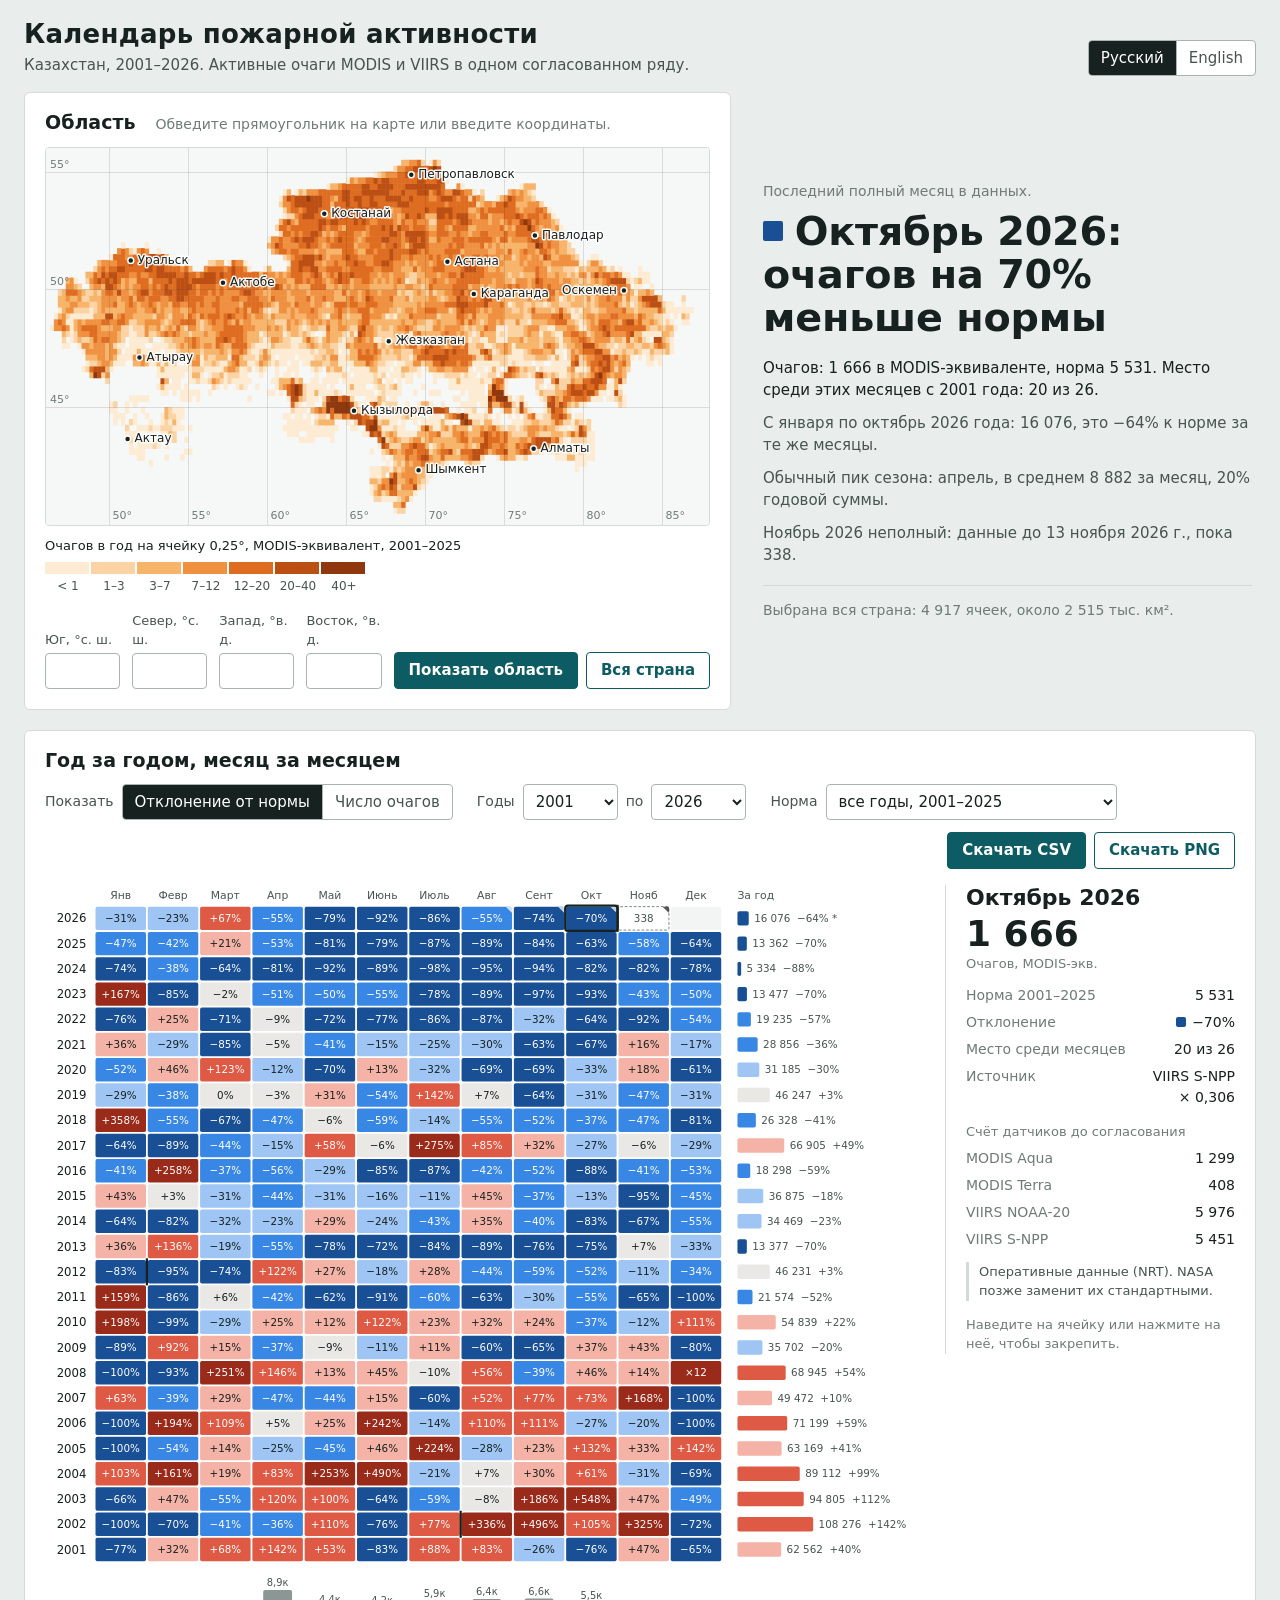
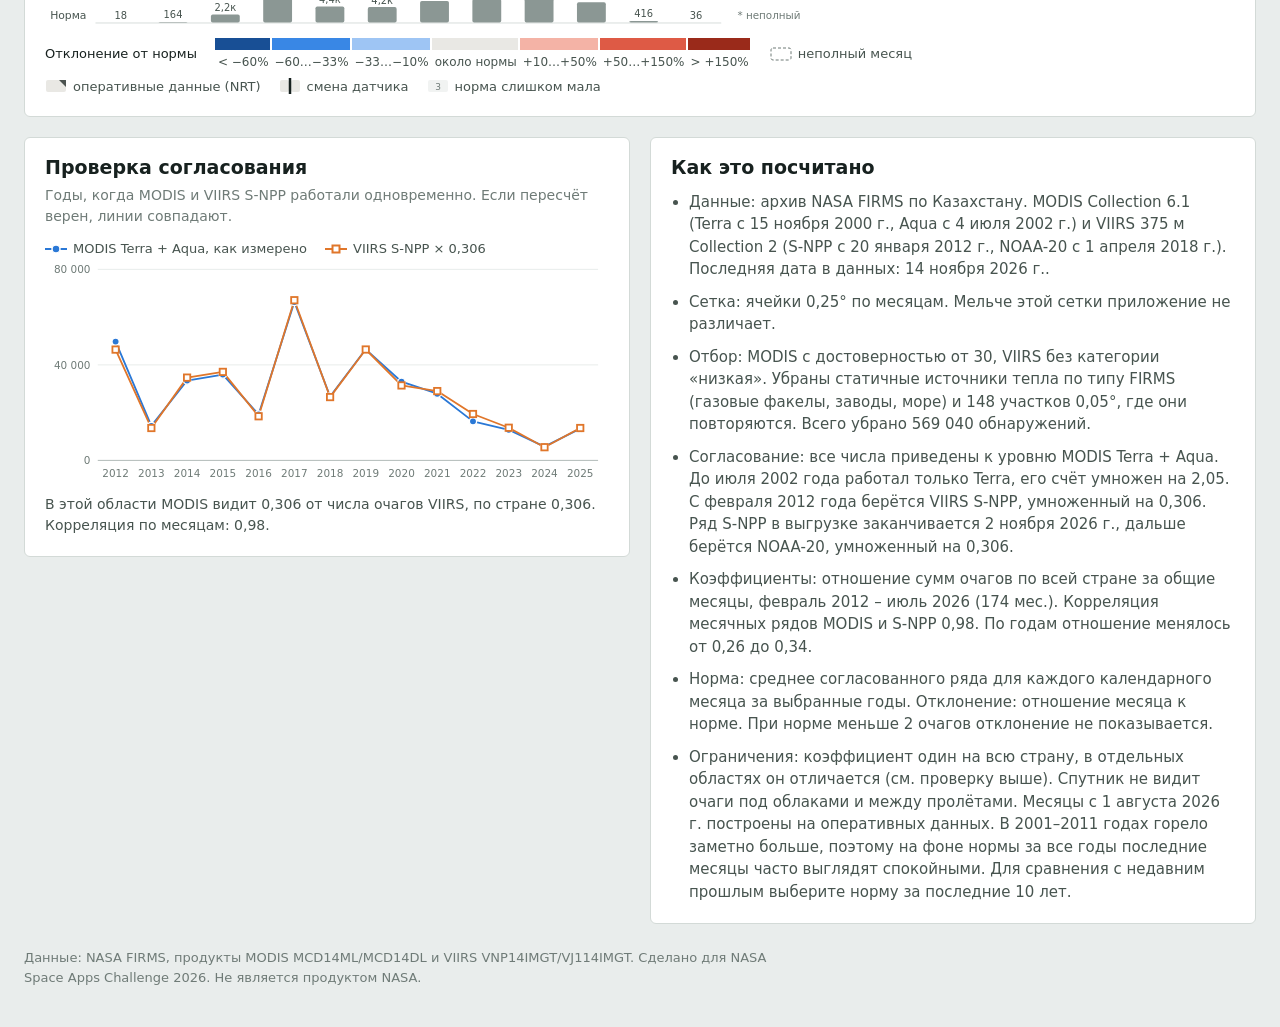
==== index.html @ 37cd3fda "Приложение: календарь пожарной активности Co-Authored-By: Claude Opus 5.5 <noreply@anthropic.com>" ====
<!doctype html>
<html lang="ru">
<head>
  <meta charset="utf-8">
  <meta name="viewport" content="width=device-width, initial-scale=1">
  <title>Календарь пожарной активности: Казахстан</title>
  <link rel="stylesheet" href="css/style.css">
</head>
<body>
  <div class="wrap">
    <header class="top">
      <div>
        <h1 data-i18n="title"></h1>
        <p class="sub" id="subtitle"></p>
      </div>
      <div class="seg" role="group" aria-label="Язык / Language">
        <button type="button" data-lang="ru" aria-pressed="true">Русский</button>
        <button type="button" data-lang="en" aria-pressed="false">English</button>
      </div>
    </header>

    <p class="fatal" id="fatal" hidden></p>

    <main id="app">
      <div class="row row-top">
        <section class="panel" aria-labelledby="regionTitle">
          <div class="panel-head">
            <h2 id="regionTitle" data-i18n="regionTitle"></h2>
            <p class="hint" data-i18n="regionHint"></p>
          </div>
          <div class="map-wrap">
            <canvas id="map" role="img"></canvas>
          </div>
          <div class="legend" id="mapLegend"></div>
          <form class="bbox" id="bboxForm" novalidate>
            <label><span data-i18n="south"></span><input id="bS" type="number" step="0.25" min="40" max="56" inputmode="decimal"></label>
            <label><span data-i18n="north"></span><input id="bN" type="number" step="0.25" min="40" max="56" inputmode="decimal"></label>
            <label><span data-i18n="west"></span><input id="bW" type="number" step="0.25" min="46" max="88" inputmode="decimal"></label>
            <label><span data-i18n="east"></span><input id="bE" type="number" step="0.25" min="46" max="88" inputmode="decimal"></label>
            <div class="bbox-actions">
              <button type="submit" class="btn" data-i18n="apply"></button>
              <button type="button" class="btn btn-quiet" id="resetBtn" data-i18n="reset"></button>
            </div>
          </form>
          <p class="error" id="bboxError" role="alert" hidden></p>
        </section>

        <section class="verdict" aria-live="polite">
          <p class="where" id="vWhere"></p>
          <p class="headline" id="vHead"></p>
          <div class="facts" id="vFacts"></div>
          <p class="region-info" id="regionInfo"></p>
        </section>
      </div>

      <section class="panel" aria-labelledby="calTitle">
        <div class="panel-head">
          <h2 id="calTitle" data-i18n="calTitle"></h2>
        </div>
        <div class="toolbar">
          <div class="field">
            <span class="field-label" data-i18n="viewLabel"></span>
            <div class="seg" role="group" id="viewSeg">
              <button type="button" data-view="anomaly" aria-pressed="true" data-i18n="viewAnomaly"></button>
              <button type="button" data-view="count" aria-pressed="false" data-i18n="viewCount"></button>
            </div>
          </div>
          <div class="field">
            <label class="field-label" for="yFrom" data-i18n="yearsLabel"></label>
            <select id="yFrom"></select>
            <label class="field-label" for="yTo" data-i18n="yearsTo"></label>
            <select id="yTo"></select>
          </div>
          <div class="field">
            <label class="field-label" for="base" data-i18n="baseLabel"></label>
            <select id="base"></select>
          </div>
          <div class="field field-end">
            <button type="button" class="btn" id="csvBtn" data-i18n="csv"></button>
            <button type="button" class="btn btn-quiet" id="pngBtn" data-i18n="png"></button>
          </div>
        </div>
        <div class="row row-cal">
          <div>
            <div class="cal-scroll">
              <div id="calendar" tabindex="0"></div>
            </div>
            <div class="legend" id="calLegend"></div>
          </div>
          <aside class="detail" id="detail" aria-live="polite"></aside>
        </div>
      </section>

      <div class="row row-bottom">
        <section class="panel" aria-labelledby="valTitle">
          <div class="panel-head">
            <h2 id="valTitle" data-i18n="valTitle"></h2>
            <p class="hint" data-i18n="valLead"></p>
          </div>
          <div class="legend" id="valLegend"></div>
          <div id="valChart"></div>
          <p class="readout" id="valRead"></p>
        </section>
        <section class="panel" aria-labelledby="methodTitle">
          <div class="panel-head">
            <h2 id="methodTitle" data-i18n="methodTitle"></h2>
          </div>
          <ul class="method" id="method"></ul>
        </section>
      </div>
    </main>

    <footer class="credit" data-i18n="credit"></footer>
  </div>

  <script src="data/processed/grid.js"></script>
  <script src="js/core.js"></script>
  <script src="js/i18n.js"></script>
  <script src="js/app.js"></script>
</body>
</html>
---- css/style.css ----
/* Календарь пожарной активности. Только системные шрифты: страница работает без сети. */
:root {
  --page: #e9edec;
  --surface: #ffffff;
  --ink: #17211f;
  --ink-2: #47544f;
  --ink-3: #6f7b77;
  --line: #d3dad7;
  --accent: #0d5c63;
  --danger: #a32a1c;
  --display: Bahnschrift, "DIN Alternate", "Roboto Condensed", "Arial Narrow", "Segoe UI", system-ui, sans-serif;
  --body: "Segoe UI", system-ui, -apple-system, Roboto, "Helvetica Neue", Arial, sans-serif;
}

* { box-sizing: border-box; }
html { -webkit-text-size-adjust: 100%; }
body {
  margin: 0;
  background: var(--page);
  color: var(--ink);
  font: 15px/1.5 var(--body);
}
.wrap { max-width: 1360px; margin: 0 auto; padding: 20px 24px 40px; }

h1, h2, .headline { font-family: var(--display); font-weight: 600; margin: 0; }
h1 { font-size: 26px; line-height: 1.15; letter-spacing: 0.01em; }
h2 { font-size: 19px; line-height: 1.2; }
p { margin: 0; }

.top { display: flex; justify-content: space-between; align-items: flex-end; gap: 16px 32px; flex-wrap: wrap; padding-bottom: 16px; }
.sub { color: var(--ink-2); margin-top: 4px; max-width: 70ch; }

.fatal { background: var(--surface); border-left: 4px solid var(--danger); padding: 16px 20px; margin-bottom: 16px; }

.row { display: grid; gap: 20px; }
.row-top { grid-template-columns: minmax(0, 7fr) minmax(0, 5fr); margin-bottom: 20px; align-items: stretch; }
.row-cal { grid-template-columns: minmax(0, 1fr) 290px; align-items: start; }
.row-bottom { grid-template-columns: minmax(0, 1fr) minmax(0, 1fr); margin-top: 20px; align-items: start; }

.panel { background: var(--surface); border: 1px solid var(--line); border-radius: 6px; padding: 18px 20px 20px; min-width: 0; }
.panel-head { display: flex; align-items: baseline; gap: 6px 20px; flex-wrap: wrap; margin-bottom: 12px; }
.hint { color: var(--ink-3); font-size: 14px; }

/* Карта */
.map-wrap { border: 1px solid var(--line); border-radius: 4px; overflow: hidden; line-height: 0; background: #f6f8f7; }
#map { display: block; width: 100%; cursor: crosshair; touch-action: none; }

.legend { display: flex; flex-wrap: wrap; align-items: center; gap: 6px 18px; margin-top: 10px; font-size: 13px; color: var(--ink-2); }
.legend .lg-title { color: var(--ink); }
.legend .scale { display: inline-flex; align-items: stretch; flex-wrap: wrap; row-gap: 6px; max-width: 100%; }
.legend .step { display: inline-flex; flex-direction: column; align-items: center; min-width: 46px; }
.legend .sw { display: block; width: 100%; height: 12px; border-right: 2px solid var(--surface); }
.legend .step span { font-size: 12px; margin-top: 3px; font-variant-numeric: tabular-nums; white-space: nowrap; padding: 0 3px; }
.legend .key { display: inline-flex; align-items: center; gap: 6px; }
.legend .key svg { flex: none; }

.bbox { display: grid; grid-template-columns: repeat(4, minmax(0, 1fr)) auto; gap: 10px 12px; align-items: end; margin-top: 16px; }
.bbox label { display: flex; flex-direction: column; gap: 3px; font-size: 13px; color: var(--ink-2); }
.bbox-actions { display: flex; gap: 8px; }
input[type="number"], select {
  font: inherit; color: var(--ink); background: var(--surface);
  border: 1px solid #a9b4b0; border-radius: 4px; padding: 6px 8px; min-height: 36px; width: 100%;
}
select { width: auto; padding-right: 26px; }
.error { color: var(--danger); font-size: 14px; margin-top: 8px; }

.btn {
  font: inherit; font-weight: 600; cursor: pointer; min-height: 36px; padding: 6px 14px;
  color: #fff; background: var(--accent); border: 1px solid var(--accent); border-radius: 4px; white-space: nowrap;
}
.btn:hover { background: #094a50; }
.btn-quiet { color: var(--accent); background: transparent; }
.btn-quiet:hover { background: #e3eeee; }

.seg { display: inline-flex; border: 1px solid #a9b4b0; border-radius: 4px; overflow: hidden; background: var(--surface); }
.seg button { font: inherit; cursor: pointer; border: 0; background: transparent; color: var(--ink-2); padding: 6px 12px; min-height: 34px; }
.seg button + button { border-left: 1px solid #a9b4b0; }
.seg button[aria-pressed="true"] { background: var(--ink); color: #fff; }

:focus-visible { outline: 2px solid var(--accent); outline-offset: 2px; }

/* Вывод: что с последним месяцем */
.verdict { display: flex; flex-direction: column; justify-content: center; padding: 8px 4px 8px 12px; min-width: 0; }
.where { color: var(--ink-3); font-size: 14px; margin-bottom: 8px; }
.headline { font-size: clamp(28px, 3.1vw, 44px); line-height: 1.08; letter-spacing: -0.005em; text-wrap: balance; }
.headline .chip { display: inline-block; width: 0.5em; height: 0.5em; border-radius: 2px; margin-right: 0.3em; vertical-align: 0.12em; }
.facts { margin-top: 18px; display: grid; gap: 10px; max-width: 58ch; color: var(--ink-2); }
.facts p:first-child { color: var(--ink); }
.region-info { margin-top: 18px; padding-top: 14px; border-top: 1px solid var(--line); color: var(--ink-3); font-size: 14px; max-width: 58ch; }

/* Панель управления календарём */
.toolbar { display: flex; flex-wrap: wrap; gap: 12px 24px; align-items: center; margin-bottom: 16px; }
.field { display: inline-flex; align-items: center; gap: 8px; flex-wrap: wrap; }
.field-label { font-size: 14px; color: var(--ink-2); }
.field-end { margin-left: auto; }

.cal-scroll { overflow-x: auto; }
#calendar { min-width: 760px; border-radius: 4px; }
#calendar svg { display: block; width: 100%; height: auto; }
#calendar .cell { cursor: pointer; }

.detail { border-left: 1px solid var(--line); padding-left: 20px; position: sticky; top: 16px; min-height: 280px; }
.detail h3 { font-family: var(--display); font-weight: 600; font-size: 22px; line-height: 1.15; margin: 0 0 4px; }
.detail .big { font-family: var(--display); font-weight: 600; font-size: 36px; line-height: 1.1; font-variant-numeric: tabular-nums; }
.detail .big-label { color: var(--ink-3); font-size: 13px; margin-bottom: 12px; }
.detail dl { margin: 0; display: grid; grid-template-columns: auto 1fr; gap: 6px 12px; font-size: 14px; }
.detail dt { color: var(--ink-3); }
.detail dd { margin: 0; text-align: right; font-variant-numeric: tabular-nums; }
.detail .raw-title { margin: 14px 0 6px; font-size: 13px; color: var(--ink-3); }
.detail .note { margin-top: 12px; font-size: 13px; color: var(--ink-2); padding-left: 10px; border-left: 3px solid var(--line); }
.detail .tip { margin-top: 14px; font-size: 13px; color: var(--ink-3); }

/* Проверка и метод */
#valChart svg { display: block; width: 100%; height: auto; }
.readout { margin-top: 8px; font-size: 14px; color: var(--ink-2); min-height: 3em; font-variant-numeric: tabular-nums; }
.method { margin: 0; padding-left: 18px; display: grid; gap: 10px; color: var(--ink-2); max-width: 75ch; }

.credit { margin-top: 24px; color: var(--ink-3); font-size: 13px; max-width: 90ch; }

@media (max-width: 1000px) {
  .row-top, .row-cal, .row-bottom { grid-template-columns: minmax(0, 1fr); }
  .verdict { padding: 4px 0; }
  .detail { border-left: 0; border-top: 1px solid var(--line); padding: 16px 0 0; position: static; min-height: 0; }
  .field-end { margin-left: 0; }
}
@media (max-width: 620px) {
  .wrap { padding: 14px 12px 32px; }
  .panel { padding: 14px 12px 16px; }
  .bbox { grid-template-columns: repeat(2, minmax(0, 1fr)); }
  .bbox-actions { grid-column: 1 / -1; }
}
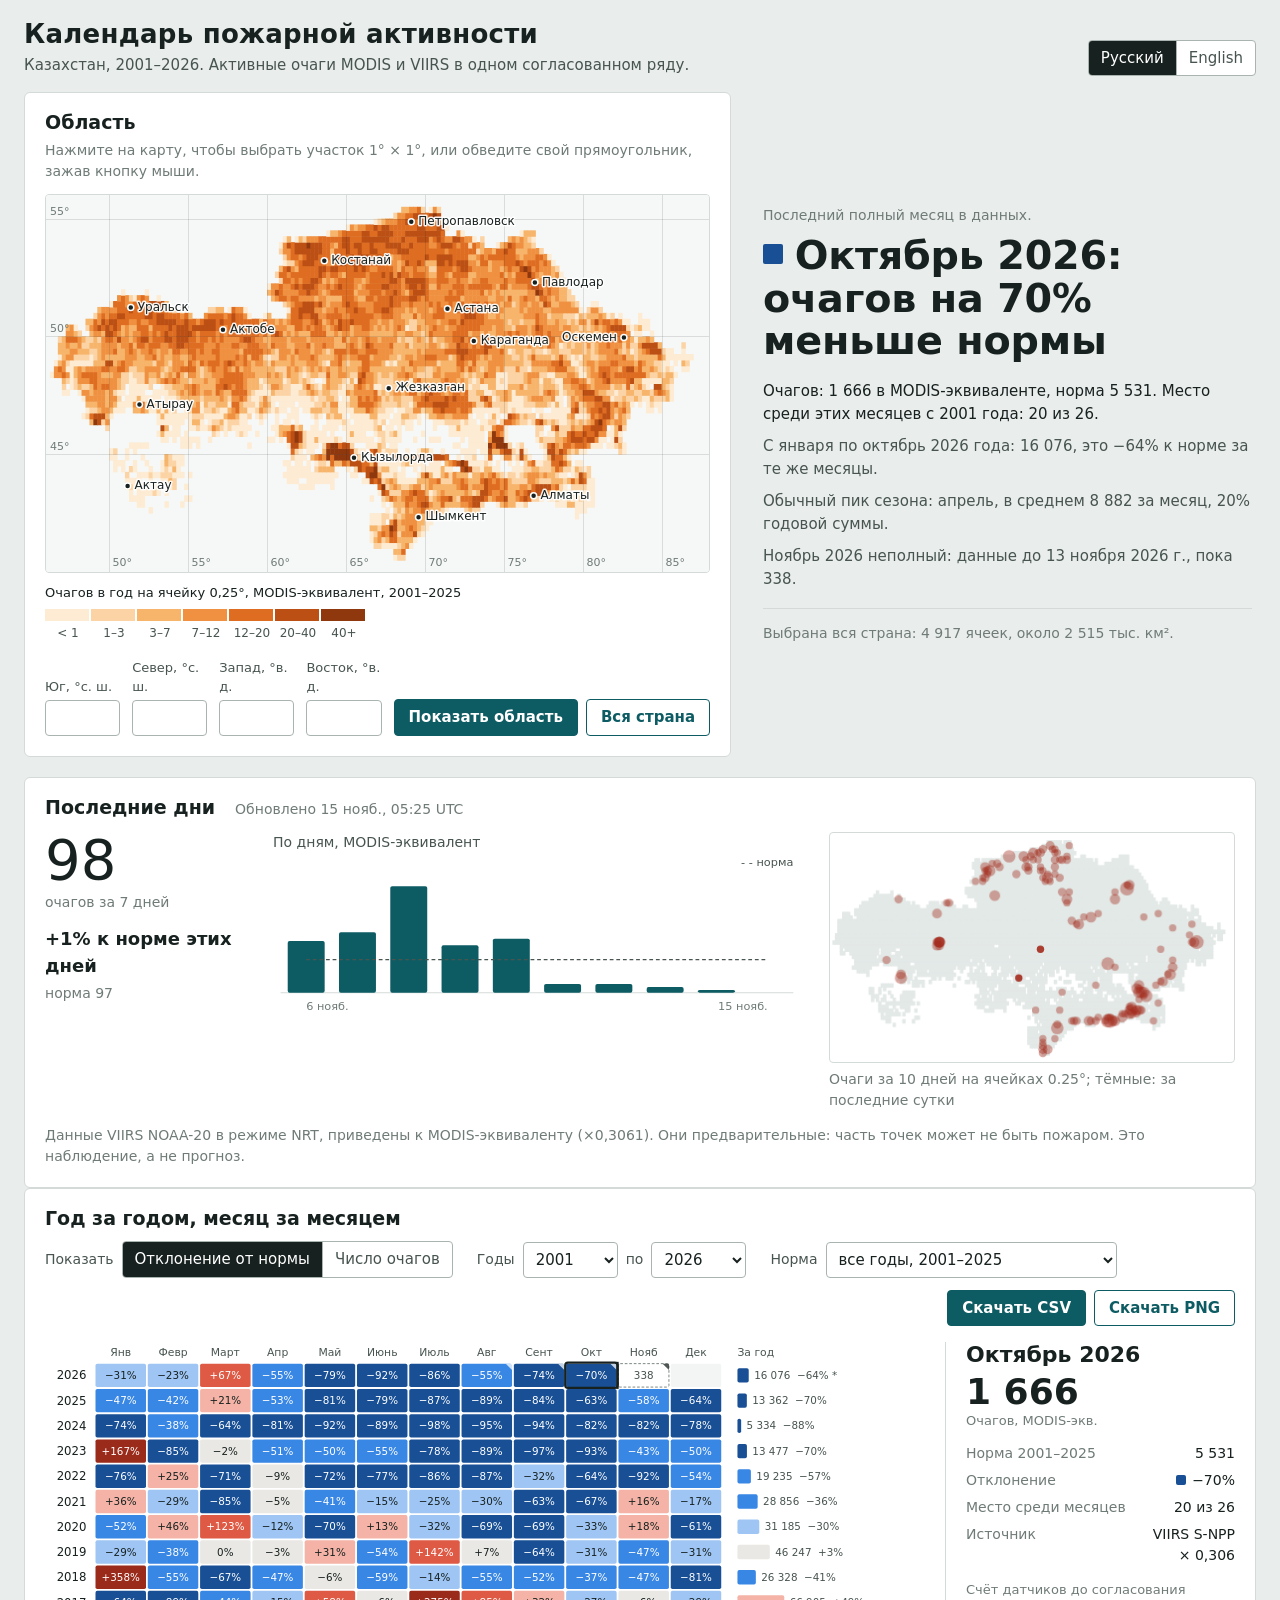
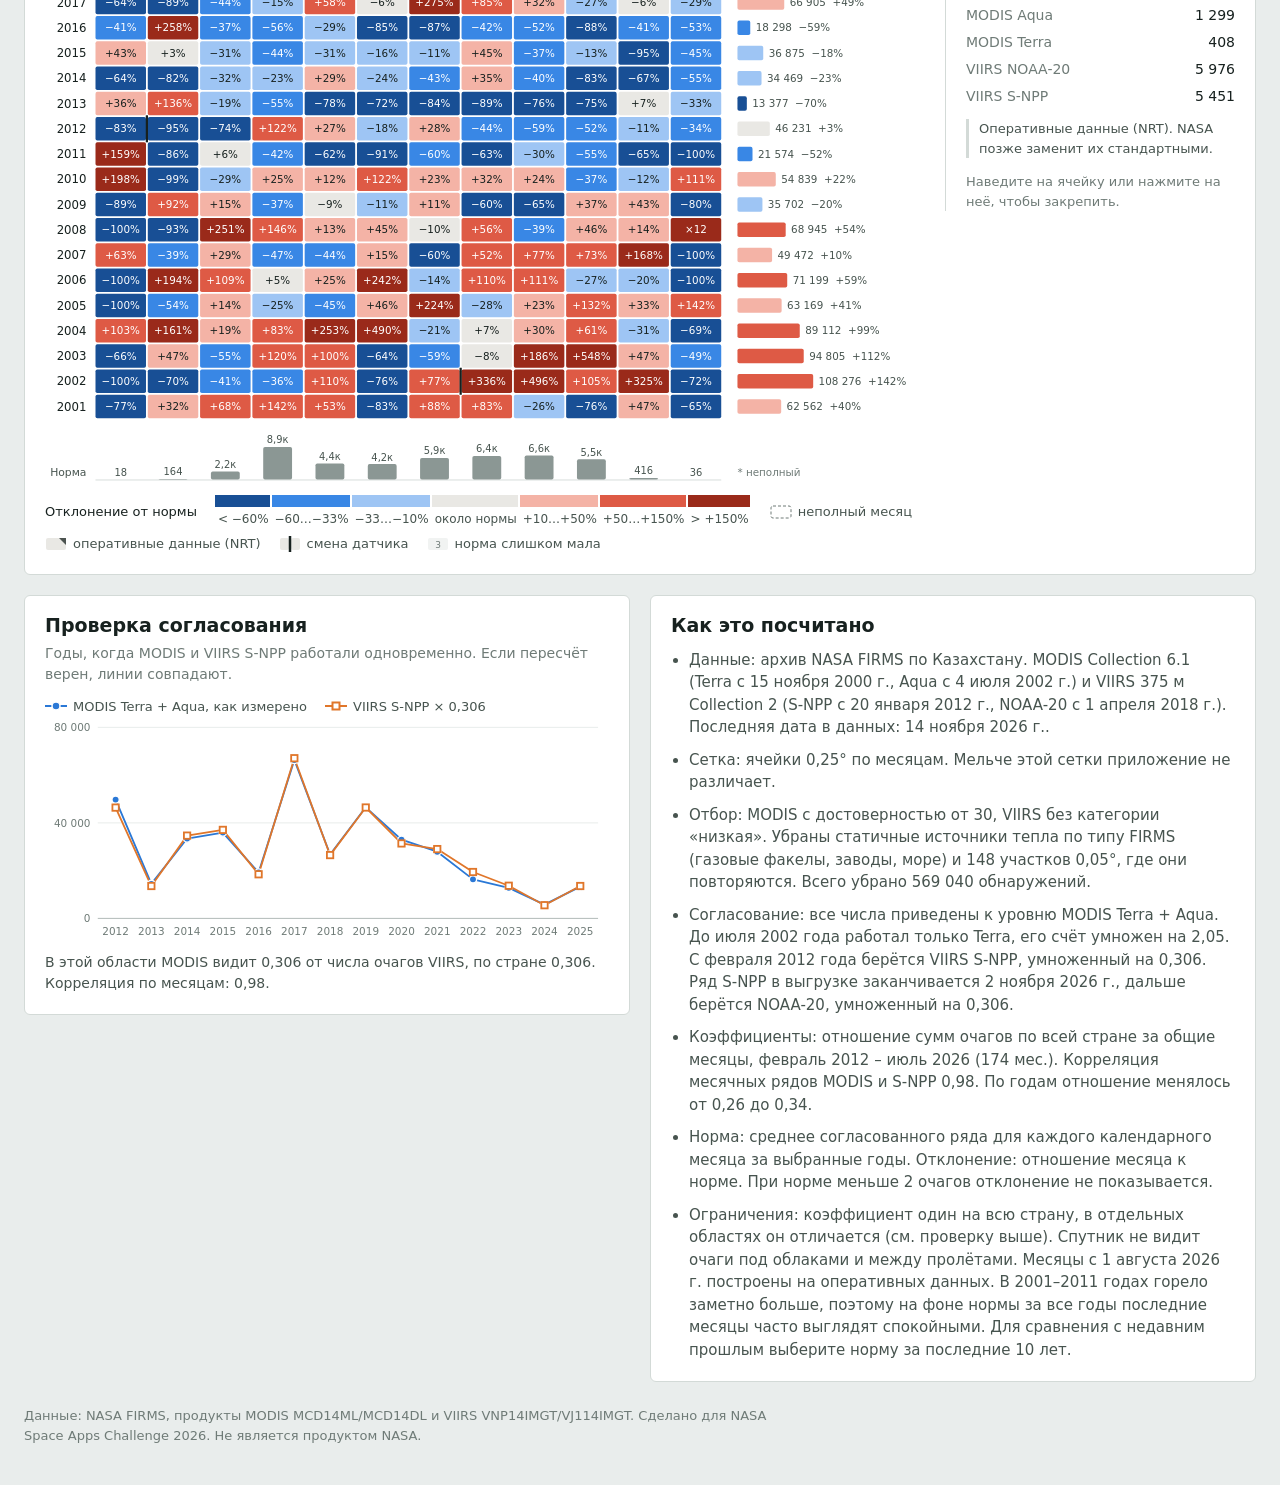
==== commit b04d5a5a: "Блок «Последние дни»: свежие очаги VIIRS NOAA-20 с автообновлением" ====
--- a/index.html
+++ b/index.html
@@ -52,6 +52,8 @@
           <p class="region-info" id="regionInfo"></p>
         </section>
       </div>
+
+      <section class="panel" id="livePanel" aria-labelledby="liveTitle" hidden></section>
 
       <section class="panel" aria-labelledby="calTitle">
         <div class="panel-head">
@@ -117,5 +119,6 @@
   <script src="js/core.js"></script>
   <script src="js/i18n.js"></script>
   <script src="js/app.js"></script>
+  <script src="js/live.js"></script>
 </body>
 </html>
--- a/css/style.css
+++ b/css/style.css
@@ -129,3 +129,14 @@
   .bbox { grid-template-columns: repeat(2, minmax(0, 1fr)); }
   .bbox-actions { grid-column: 1 / -1; }
 }
+
+/* Блок «Последние дни» */
+.live-grid { display: grid; grid-template-columns: 200px minmax(0, 1.3fr) minmax(0, 1fr); gap: 20px 28px; align-items: start; }
+.live-num { font-family: var(--display); font-size: 56px; line-height: 1; color: var(--ink); }
+.live-lbl { color: var(--ink-3); font-size: 14px; margin-top: 4px; }
+.live-cmp { font-size: 18px; font-weight: 600; margin-top: 12px; color: var(--ink); }
+.live-cap { color: var(--ink-2); font-size: 14px; margin-bottom: 4px; }
+.live-map canvas { display: block; width: 100%; border: 1px solid var(--line); border-radius: 4px; }
+.live-map .hint { margin-top: 6px; }
+.live-note { margin-top: 14px; }
+@media (max-width: 900px) { .live-grid { grid-template-columns: 1fr; } .live-num { font-size: 44px; } }
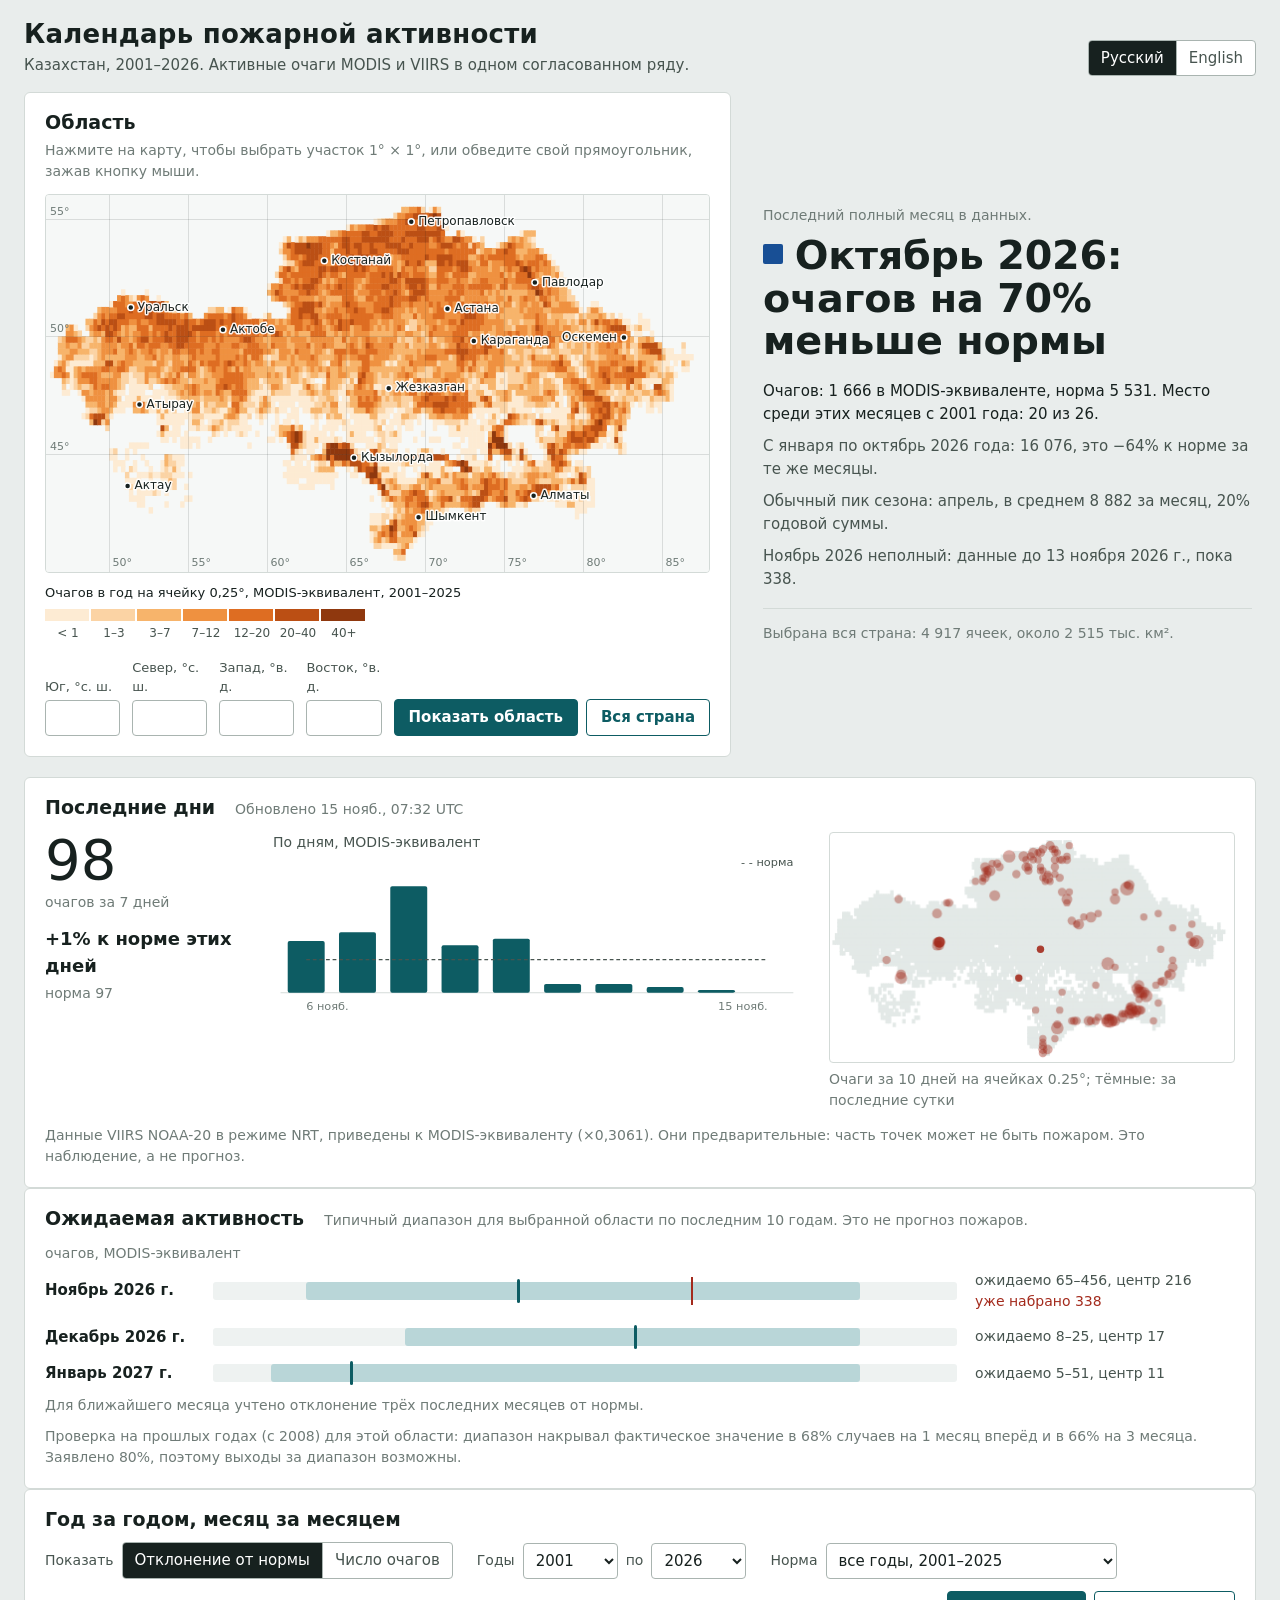
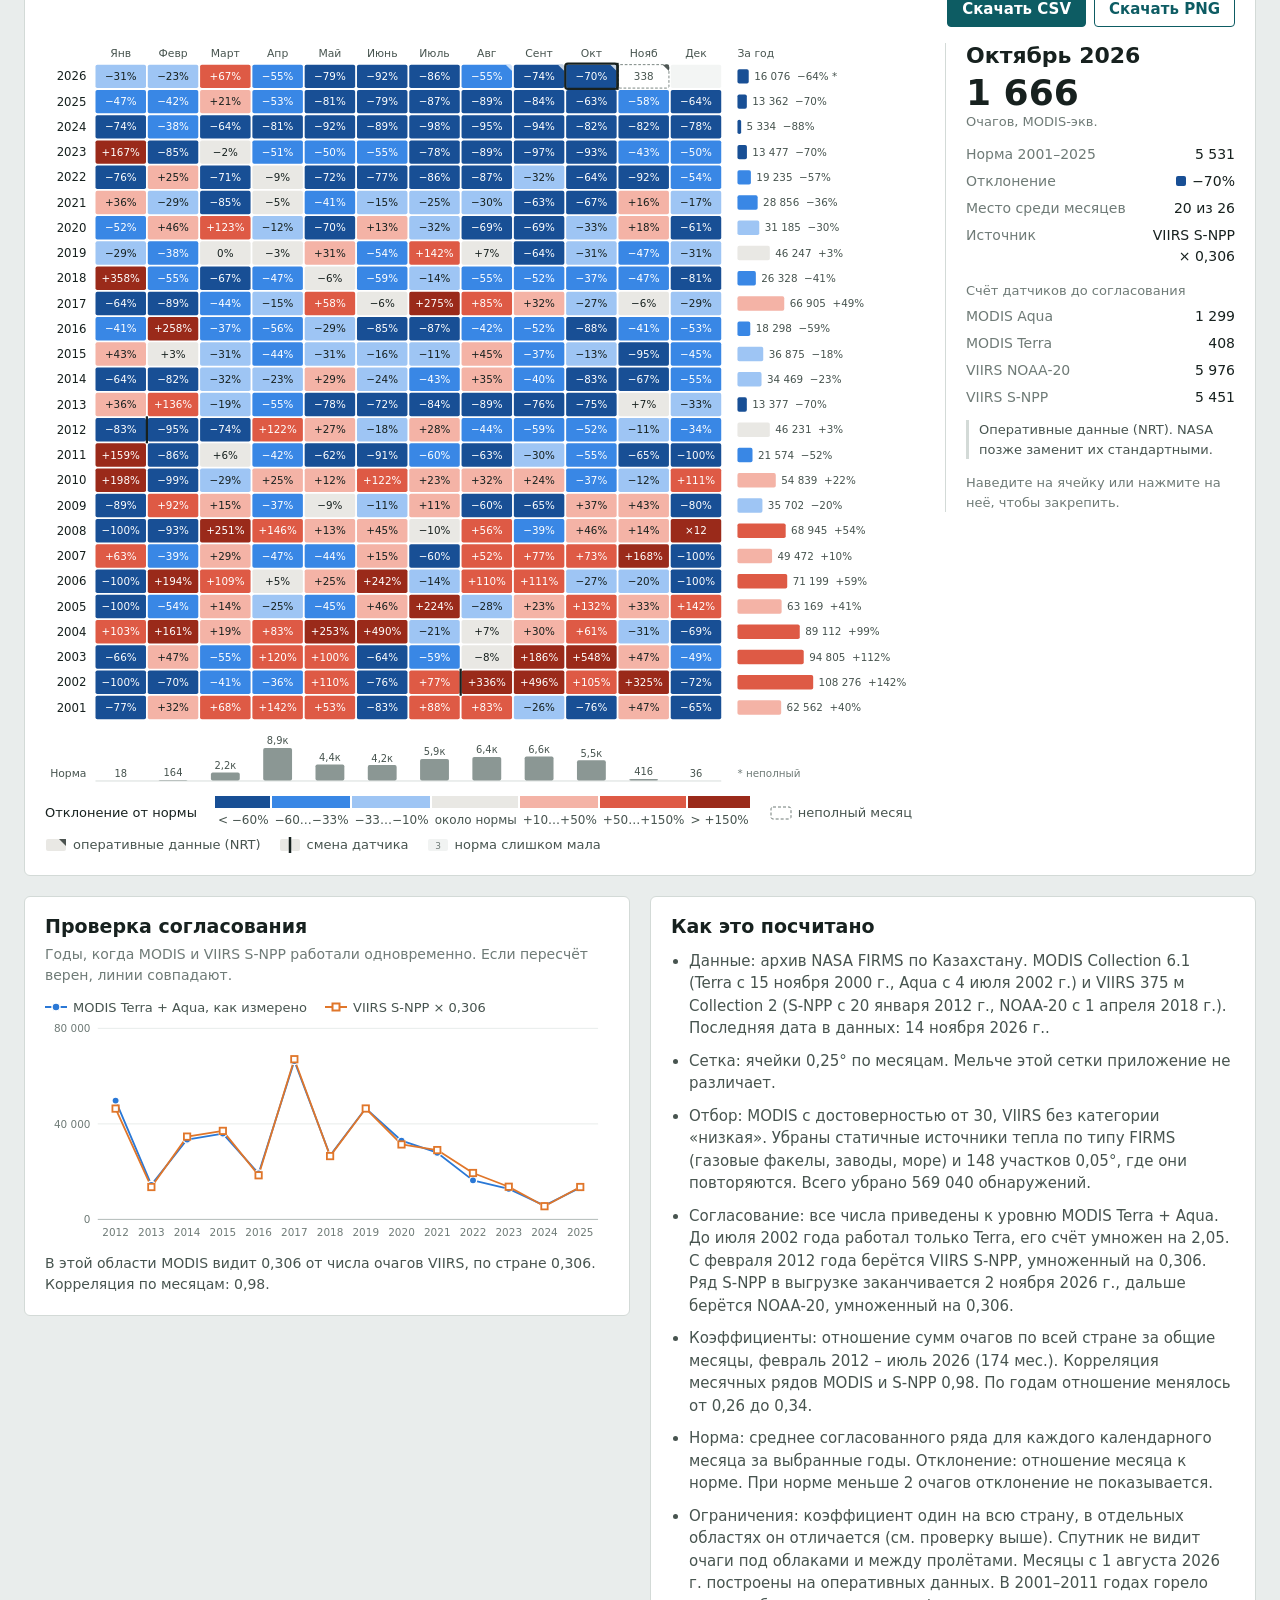
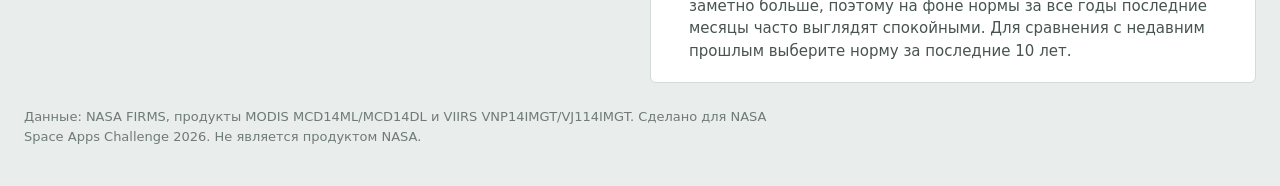
==== commit 375094f1: "Блок «Ожидаемая активность»: диапазон на 3 месяца с проверкой на прошлых годах" ====
--- a/index.html
+++ b/index.html
@@ -54,6 +54,8 @@
       </div>
 
       <section class="panel" id="livePanel" aria-labelledby="liveTitle" hidden></section>
+
+      <section class="panel" id="predPanel" aria-labelledby="predTitle" hidden></section>
 
       <section class="panel" aria-labelledby="calTitle">
         <div class="panel-head">
@@ -120,5 +122,6 @@
   <script src="js/i18n.js"></script>
   <script src="js/app.js"></script>
   <script src="js/live.js"></script>
+  <script src="js/predict.js"></script>
 </body>
 </html>
--- a/css/style.css
+++ b/css/style.css
@@ -140,3 +140,17 @@
 .live-map .hint { margin-top: 6px; }
 .live-note { margin-top: 14px; }
 @media (max-width: 900px) { .live-grid { grid-template-columns: 1fr; } .live-num { font-size: 44px; } }
+
+/* Блок «Ожидаемая активность» */
+.pred-rows { display: grid; gap: 14px; margin-top: 6px; }
+.pred-row { display: grid; grid-template-columns: 150px minmax(0, 1fr) 260px; gap: 8px 18px; align-items: center; }
+.pred-name { font-weight: 600; color: var(--ink); }
+.pred-track { position: relative; height: 18px; background: #eef2f1; border-radius: 3px; }
+.pred-band { position: absolute; top: 0; bottom: 0; background: #b9d6d8; border-radius: 3px; }
+.pred-mid { position: absolute; top: -3px; bottom: -3px; width: 3px; margin-left: -1.5px; background: var(--accent); border-radius: 2px; }
+.pred-now { position: absolute; top: -5px; bottom: -5px; width: 2px; margin-left: -1px; background: var(--danger); }
+.pred-txt { font-size: 14px; color: var(--ink-2); }
+.pred-sofar { color: var(--danger); }
+.pred-unit { margin-bottom: 4px; }
+.pred-note { margin-top: 10px; }
+@media (max-width: 900px) { .pred-row { grid-template-columns: 1fr; gap: 4px; } }
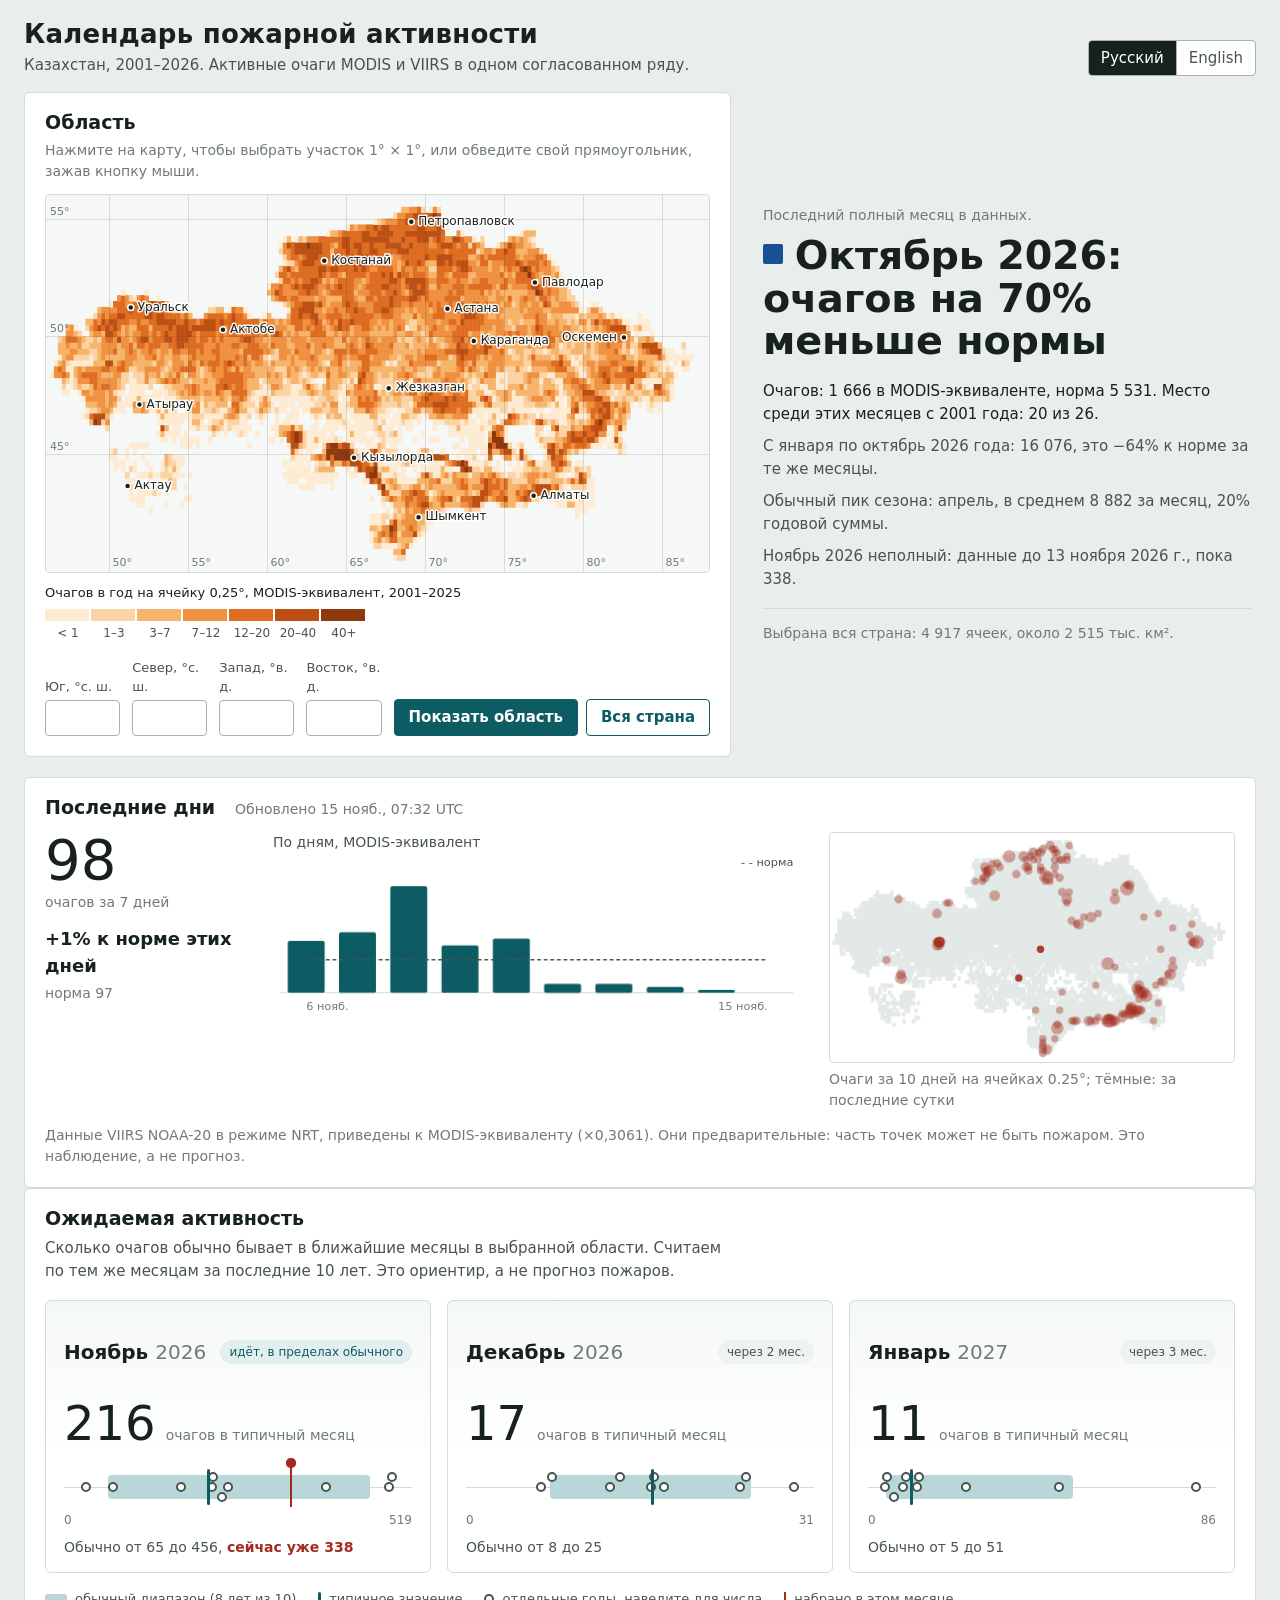
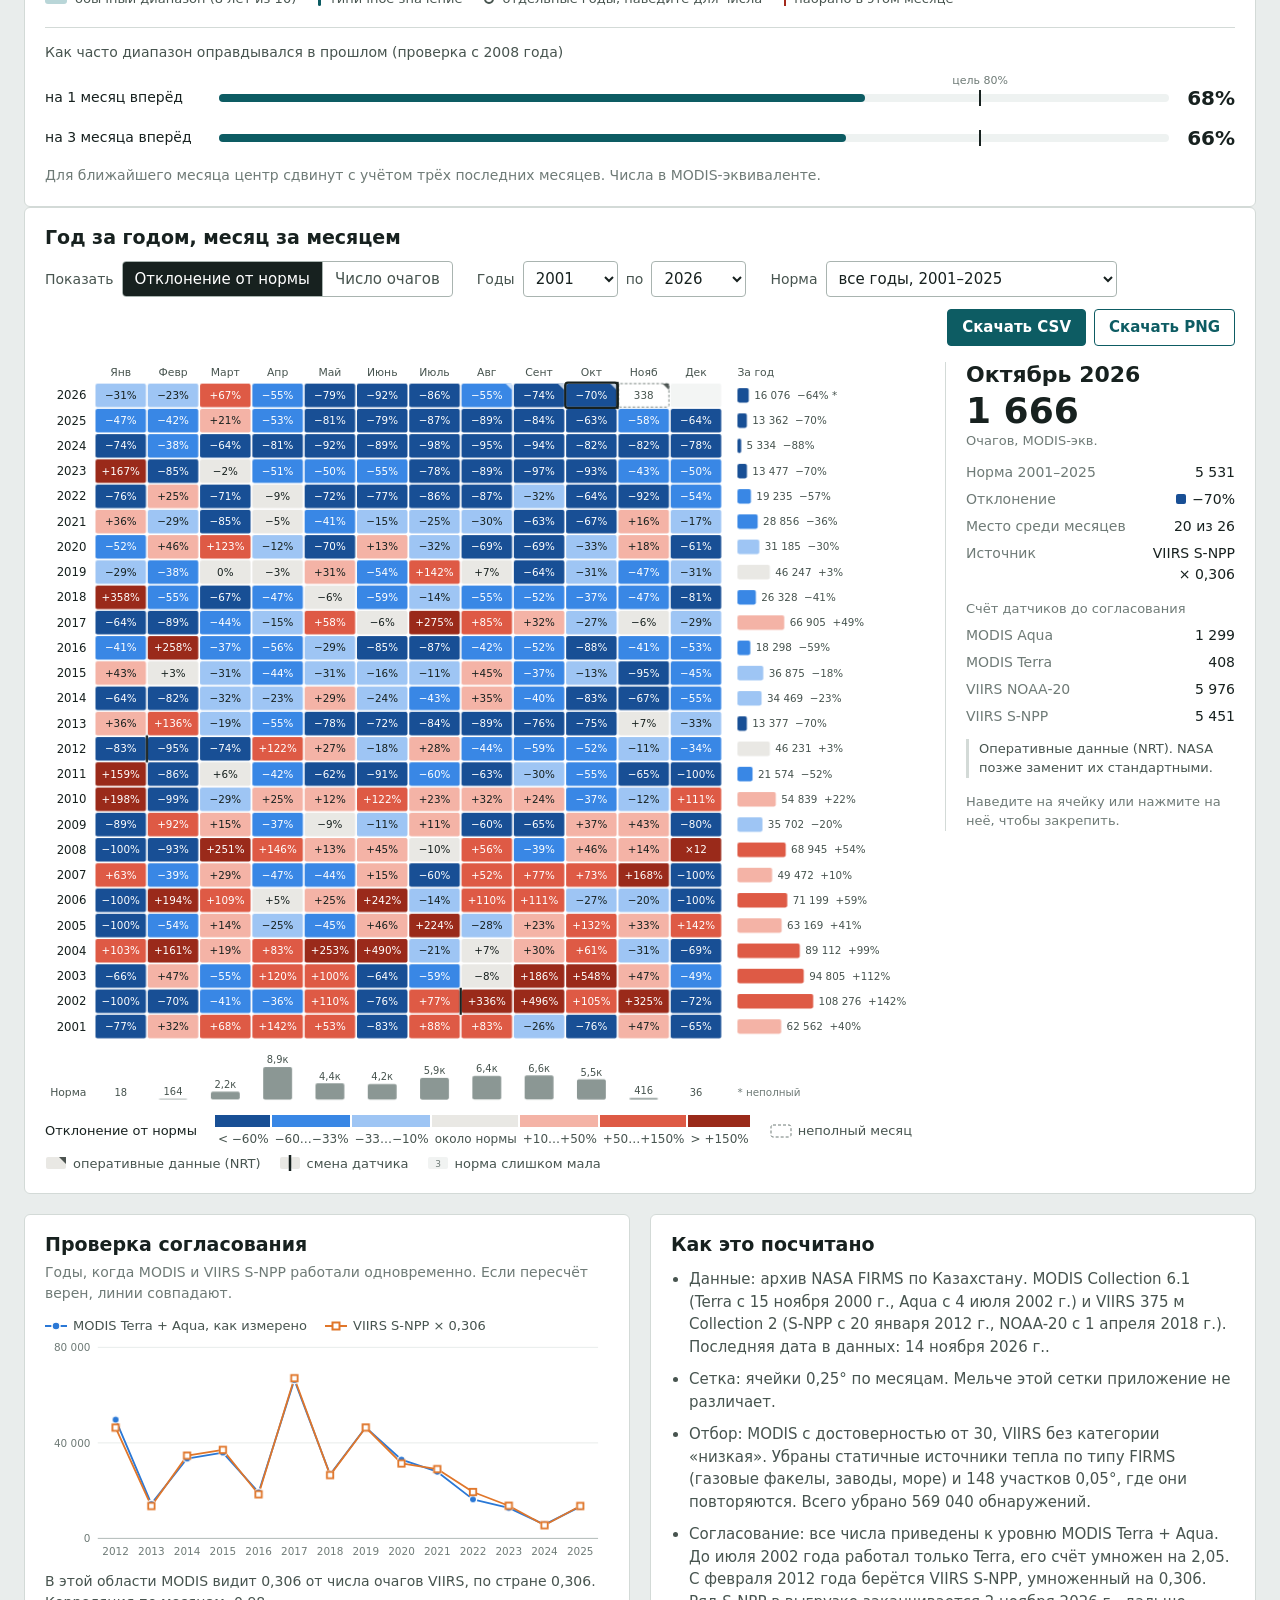
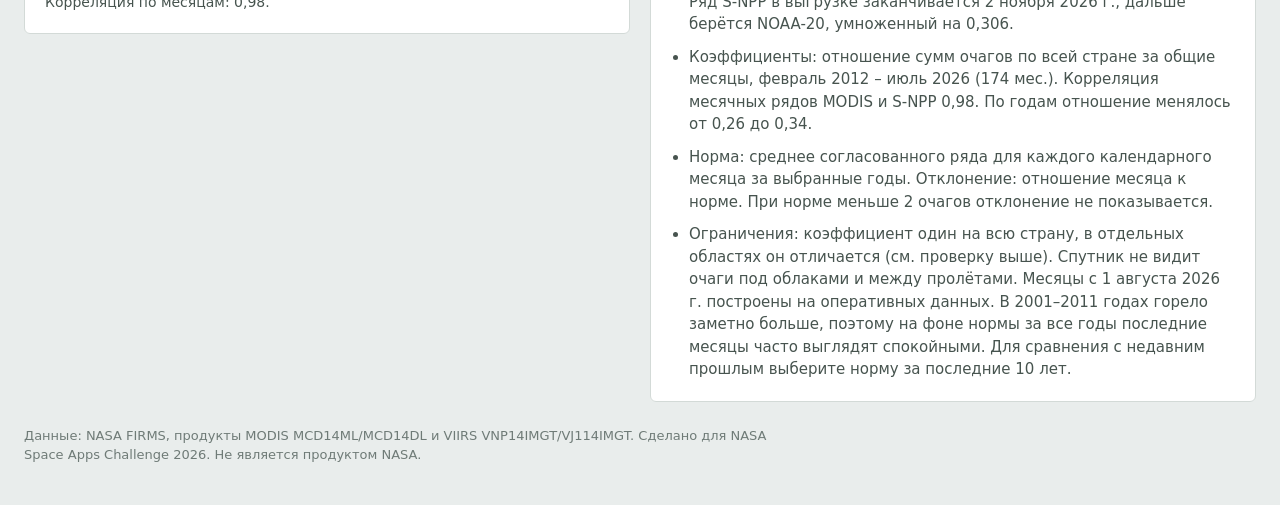
==== commit f3bb1f04: "Анимации по всему сайту: появление блоков, волна по карте и календарю, прорисовка графиков" ====
--- a/index.html
+++ b/index.html
@@ -123,5 +123,6 @@
   <script src="js/app.js"></script>
   <script src="js/live.js"></script>
   <script src="js/predict.js"></script>
+  <script src="js/anim.js"></script>
 </body>
 </html>
--- a/css/style.css
+++ b/css/style.css
@@ -142,15 +142,159 @@
 @media (max-width: 900px) { .live-grid { grid-template-columns: 1fr; } .live-num { font-size: 44px; } }
 
 /* Блок «Ожидаемая активность» */
-.pred-rows { display: grid; gap: 14px; margin-top: 6px; }
-.pred-row { display: grid; grid-template-columns: 150px minmax(0, 1fr) 260px; gap: 8px 18px; align-items: center; }
-.pred-name { font-weight: 600; color: var(--ink); }
-.pred-track { position: relative; height: 18px; background: #eef2f1; border-radius: 3px; }
-.pred-band { position: absolute; top: 0; bottom: 0; background: #b9d6d8; border-radius: 3px; }
-.pred-mid { position: absolute; top: -3px; bottom: -3px; width: 3px; margin-left: -1.5px; background: var(--accent); border-radius: 2px; }
-.pred-now { position: absolute; top: -5px; bottom: -5px; width: 2px; margin-left: -1px; background: var(--danger); }
-.pred-txt { font-size: 14px; color: var(--ink-2); }
-.pred-sofar { color: var(--danger); }
-.pred-unit { margin-bottom: 4px; }
-.pred-note { margin-top: 10px; }
-@media (max-width: 900px) { .pred-row { grid-template-columns: 1fr; gap: 4px; } }
+.pred-lead { color: var(--ink-2); max-width: 72ch; margin: -4px 0 18px; }
+.pred-cards { display: grid; grid-template-columns: repeat(3, minmax(0, 1fr)); gap: 16px; }
+.pc { position: relative; border: 1px solid var(--line); border-radius: 6px; padding: 16px 18px 14px;
+  background: linear-gradient(180deg, #f4f8f7, #fff 55%); }
+.pc-top { display: flex; justify-content: space-between; align-items: center; gap: 8px; }
+.pc-month { font-family: var(--display); font-size: 20px; font-weight: 600; color: var(--ink); }
+.pc-month span { color: var(--ink-3); font-weight: 400; }
+.pc-chip { font-size: 12px; padding: 3px 9px; border-radius: 999px; background: #eef2f1; color: var(--ink-2); white-space: nowrap; }
+.pc-chip.live { background: #e3eeee; color: var(--accent); }
+.pc-chip.hi { background: #f6e1dd; color: var(--danger); }
+.pc-big { margin: 12px 0 10px; display: flex; align-items: baseline; gap: 10px; flex-wrap: wrap; }
+.pc-num { font-family: var(--display); font-size: 48px; line-height: 1; color: var(--ink); font-variant-numeric: tabular-nums; }
+.pc-unit { color: var(--ink-3); font-size: 14px; }
+.pc-plot { position: relative; height: 54px; margin-top: 4px; }
+.pc-axis { position: absolute; left: 0; right: 0; top: 30px; height: 1px; background: var(--line); }
+.pc-band { position: absolute; top: 18px; height: 24px; left: var(--lo); width: calc(var(--hi) - var(--lo));
+  background: #b9d6d8; border-radius: 4px; transform-origin: var(--org) 50%;
+  transition: left .7s cubic-bezier(.2,.8,.2,1), width .7s cubic-bezier(.2,.8,.2,1),
+    transform .9s cubic-bezier(.2,.9,.25,1) calc(var(--ci) * 140ms); }
+.pc-dots { position: absolute; inset: 0; }
+.pc-dot { position: absolute; top: calc(25px + var(--lane, 0px)); width: 10px; height: 10px; margin-left: -5px; border-radius: 50%;
+  background: #fff; border: 2px solid var(--ink-2); cursor: default;
+  transition: left .7s cubic-bezier(.2,.8,.2,1), top .4s ease,
+    opacity .35s ease calc(var(--ci) * 140ms + .35s + var(--k) * 55ms),
+    transform .55s cubic-bezier(.3,1.6,.5,1) calc(var(--ci) * 140ms + .35s + var(--k) * 55ms); }
+.pc-dot:hover { background: var(--ink-2); z-index: 3; }
+.pc-dot::after { content: attr(data-tip); position: absolute; bottom: 15px; left: 50%; transform: translateX(-50%);
+  background: var(--ink); color: #fff; font-size: 12px; padding: 2px 7px; border-radius: 3px; white-space: nowrap;
+  opacity: 0; pointer-events: none; transition: opacity .15s; }
+.pc-dot:hover::after { opacity: 1; }
+.pc-mid { position: absolute; top: 12px; height: 36px; width: 3px; margin-left: -1.5px; left: var(--mid); z-index: 2;
+  background: var(--accent); border-radius: 2px;
+  transition: left .7s cubic-bezier(.2,.8,.2,1), opacity .4s ease calc(var(--ci) * 140ms + .5s); }
+.pc-now { position: absolute; top: 6px; height: 44px; width: 2px; margin-left: -1px; left: var(--now); z-index: 2;
+  background: var(--danger);
+  transition: left 1.1s cubic-bezier(.2,.8,.2,1) calc(var(--ci) * 140ms + .8s), opacity .3s ease calc(var(--ci) * 140ms + .8s); }
+.pc-now.off { display: none; }
+.pc-now i { position: absolute; top: -5px; left: 50%; width: 10px; height: 10px; margin-left: -5px; border-radius: 50%; background: var(--danger); }
+#predPanel.is-in .pc-now i::after { content: ""; position: absolute; inset: 0; border-radius: 50%; background: var(--danger);
+  animation: pc-ping 1.8s ease-out 2.2s infinite; }
+@keyframes pc-ping { from { transform: scale(1); opacity: .55; } to { transform: scale(3.4); opacity: 0; } }
+.pc-scale { display: flex; justify-content: space-between; font-size: 12px; color: var(--ink-3); font-variant-numeric: tabular-nums; }
+.pc-range { margin-top: 8px; font-size: 14px; color: var(--ink-2); }
+.pc-range b { color: var(--danger); font-weight: 600; }
+
+/* состояние до прокрутки к блоку */
+#predPanel:not(.is-in) .pc-band { transform: scaleX(0); }
+#predPanel:not(.is-in) .pc-mid { opacity: 0; }
+#predPanel:not(.is-in) .pc-dot { opacity: 0; transform: translateY(-18px); }
+#predPanel:not(.is-in) .pc-now { left: 0; opacity: 0; }
+#predPanel:not(.is-in) .pm-fill { width: 0; }
+
+.pred-legend { display: flex; flex-wrap: wrap; gap: 6px 22px; list-style: none; padding: 0; margin: 16px 0 0; font-size: 13px; color: var(--ink-2); }
+.pred-legend li { display: flex; align-items: center; gap: 8px; }
+.lg { display: inline-block; flex: none; }
+.lg-band { width: 22px; height: 10px; background: #b9d6d8; border-radius: 3px; }
+.lg-mid { width: 3px; height: 14px; background: var(--accent); border-radius: 2px; }
+.lg-dot { width: 10px; height: 10px; border: 2px solid var(--ink-2); border-radius: 50%; }
+.lg-now { width: 2px; height: 14px; background: var(--danger); }
+.pred-acc { margin-top: 18px; padding-top: 14px; border-top: 1px solid var(--line); }
+.pred-acc-t { font-size: 14px; color: var(--ink-2); margin-bottom: 20px; }
+.pm { display: grid; grid-template-columns: 160px minmax(0, 1fr) 52px; align-items: center; gap: 14px; font-size: 14px; margin-top: 10px; }
+.pm-track { position: relative; height: 8px; background: #eef2f1; border-radius: 4px; }
+.pm-fill { position: absolute; left: 0; top: 0; bottom: 0; width: var(--p); background: var(--accent); border-radius: 4px;
+  transition: width 1.2s cubic-bezier(.2,.8,.2,1) .6s; }
+.pm-goal { position: absolute; top: -4px; bottom: -4px; left: 80%; width: 2px; background: var(--ink); }
+.pm + .pm .pm-goal::after, .pm-goal::after { content: attr(data-l); position: absolute; top: -17px; left: 50%; transform: translateX(-50%);
+  font-size: 11px; color: var(--ink-3); white-space: nowrap; }
+.pm + .pm .pm-goal::after { content: none; }
+.pm-val { font-family: var(--display); font-size: 20px; text-align: right; font-variant-numeric: tabular-nums; }
+.pred-note { margin-top: 12px; }
+@media (max-width: 900px) {
+  .pred-cards { grid-template-columns: 1fr; }
+  .pm { grid-template-columns: 120px minmax(0, 1fr) 48px; }
+}
+@media (prefers-reduced-motion: reduce) {
+  #predPanel *, #predPanel *::after { transition: none !important; animation: none !important; }
+}
+/* Анимации интерфейса */
+:root { --ease: cubic-bezier(.2,.8,.2,1); --spring: cubic-bezier(.3,1.5,.5,1); }
+
+/* блоки проявляются при прокрутке */
+.anim main .panel:not(#predPanel), .anim main .verdict {
+  transition: opacity .6s ease calc(var(--bi, 0) * 80ms), transform .7s var(--ease) calc(var(--bi, 0) * 80ms);
+}
+.anim main .panel:not(#predPanel):not(.is-in), .anim main .verdict:not(.is-in) { opacity: 0; transform: translateY(26px); }
+
+/* шапка */
+.anim .top h1 { animation: a-rise .8s var(--ease) both; }
+.anim .top .sub { animation: a-rise .8s var(--ease) .12s both; }
+.anim .top .seg { animation: a-fade-k .6s ease .3s both; }
+
+/* карта: волна с запада на восток */
+.anim #map.a-sweep {
+  -webkit-mask-image: linear-gradient(90deg, #000 45%, transparent 55%);
+          mask-image: linear-gradient(90deg, #000 45%, transparent 55%);
+  -webkit-mask-size: 300% 100%; mask-size: 300% 100%;
+  animation: a-sweep 1.5s var(--ease) .15s both;
+}
+@keyframes a-sweep { from { -webkit-mask-position: 100% 0; mask-position: 100% 0; } to { -webkit-mask-position: 0 0; mask-position: 0 0; } }
+
+/* вердикт */
+.anim .verdict.is-in.a-run #vHead { animation: a-rise .6s var(--ease) both; }
+.anim .verdict.is-in.a-run #vHead .chip { animation: a-chip .7s var(--spring) .1s both; }
+.anim .verdict.is-in.a-run #vFacts p { animation: a-rise .55s var(--ease) var(--d, 0ms) both; }
+@keyframes a-chip { from { transform: scale(0); } 60% { transform: scale(1.35); } to { transform: scale(1); } }
+
+/* календарь */
+.anim #calendar .a-cell { transform-box: fill-box; transform-origin: center; }
+.anim .panel.is-in #calendar.a-run .a-cell { animation: a-cell .45s var(--spring) var(--d, 0ms) both; }
+.anim .panel.is-in #calendar.a-run .a-fade { animation: a-fade-k .35s ease var(--d, 0ms) both; }
+.anim .panel:not(.is-in) #calendar .a-cell, .anim .panel:not(.is-in) #calendar .a-fade { opacity: 0; }
+@keyframes a-cell { from { opacity: 0; transform: scale(.4); } to { opacity: 1; transform: scale(1); } }
+.anim #calendar .cell { transition: filter .15s; }
+.anim #calendar .cell:hover { filter: brightness(1.08) saturate(1.1); }
+
+/* растущие полоски (календарь, «Последние дни») */
+.anim .a-grow-x { transform-box: fill-box; transform-origin: left center; }
+.anim .a-grow-y { transform-box: fill-box; transform-origin: center bottom; }
+.anim .is-in .a-run .a-grow-x, .anim .is-in.a-run .a-grow-x { animation: a-gx .8s var(--ease) var(--d, 0ms) both; }
+.anim .is-in .a-run .a-grow-y, .anim .is-in.a-run .a-grow-y { animation: a-gy .7s var(--ease) var(--d, 0ms) both; }
+.anim .panel:not(.is-in) .a-grow-x, .anim .panel:not(.is-in) .a-grow-y { transform: scale(0); }
+@keyframes a-gx { from { transform: scaleX(0); } to { transform: scaleX(1); } }
+@keyframes a-gy { from { transform: scaleY(0); } to { transform: scaleY(1); } }
+
+/* графики: линии прорисовываются, точки появляются */
+.anim .a-draw { stroke-dasharray: 1; }
+.anim .is-in .a-run .a-draw, .anim .is-in.a-run .a-draw { animation: a-draw 1.4s var(--ease) var(--d, 0ms) both; }
+.anim .panel:not(.is-in) .a-draw { stroke-dashoffset: 1; }
+@keyframes a-draw { from { stroke-dashoffset: 1; } to { stroke-dashoffset: 0; } }
+.anim .a-pop { transform-box: fill-box; transform-origin: center; }
+.anim .is-in .a-run .a-pop { animation: a-pop .45s var(--spring) var(--d, 0ms) both; }
+.anim .panel:not(.is-in) .a-pop { opacity: 0; }
+@keyframes a-pop { from { opacity: 0; transform: scale(0); } to { opacity: 1; transform: scale(1); } }
+
+/* «Последние дни»: карта свежих очагов */
+.anim #livePanel.is-in .live-map canvas { animation: a-zoom .9s var(--ease) .2s both; }
+.anim #livePanel.is-in .live-cmp { animation: a-rise .6s var(--ease) .5s both; }
+@keyframes a-zoom { from { opacity: 0; transform: scale(.96); } to { opacity: 1; transform: scale(1); } }
+
+/* «Как это посчитано» */
+.anim .panel.is-in #method li { animation: a-rise .5s var(--ease) var(--d, 0ms) both; }
+.anim .panel:not(.is-in) #method li { opacity: 0; }
+
+/* карточка месяца и кнопки */
+.anim #detail .big { transition: color .2s; }
+.anim .btn { transition: background .2s, transform .15s var(--spring); }
+.anim .btn:active { transform: scale(.96); }
+.anim .seg button { transition: background .25s, color .25s; }
+
+@keyframes a-rise { from { opacity: 0; transform: translateY(14px); } to { opacity: 1; transform: none; } }
+@keyframes a-fade-k { from { opacity: 0; } to { opacity: 1; } }
+
+/* плавное проявление для «Последних дней» */
+.anim #livePanel:not(.is-in) .a-fade { opacity: 0; }
+.anim #livePanel.is-in.a-run .a-fade { animation: a-fade-k .5s ease var(--d, 0ms) both; }
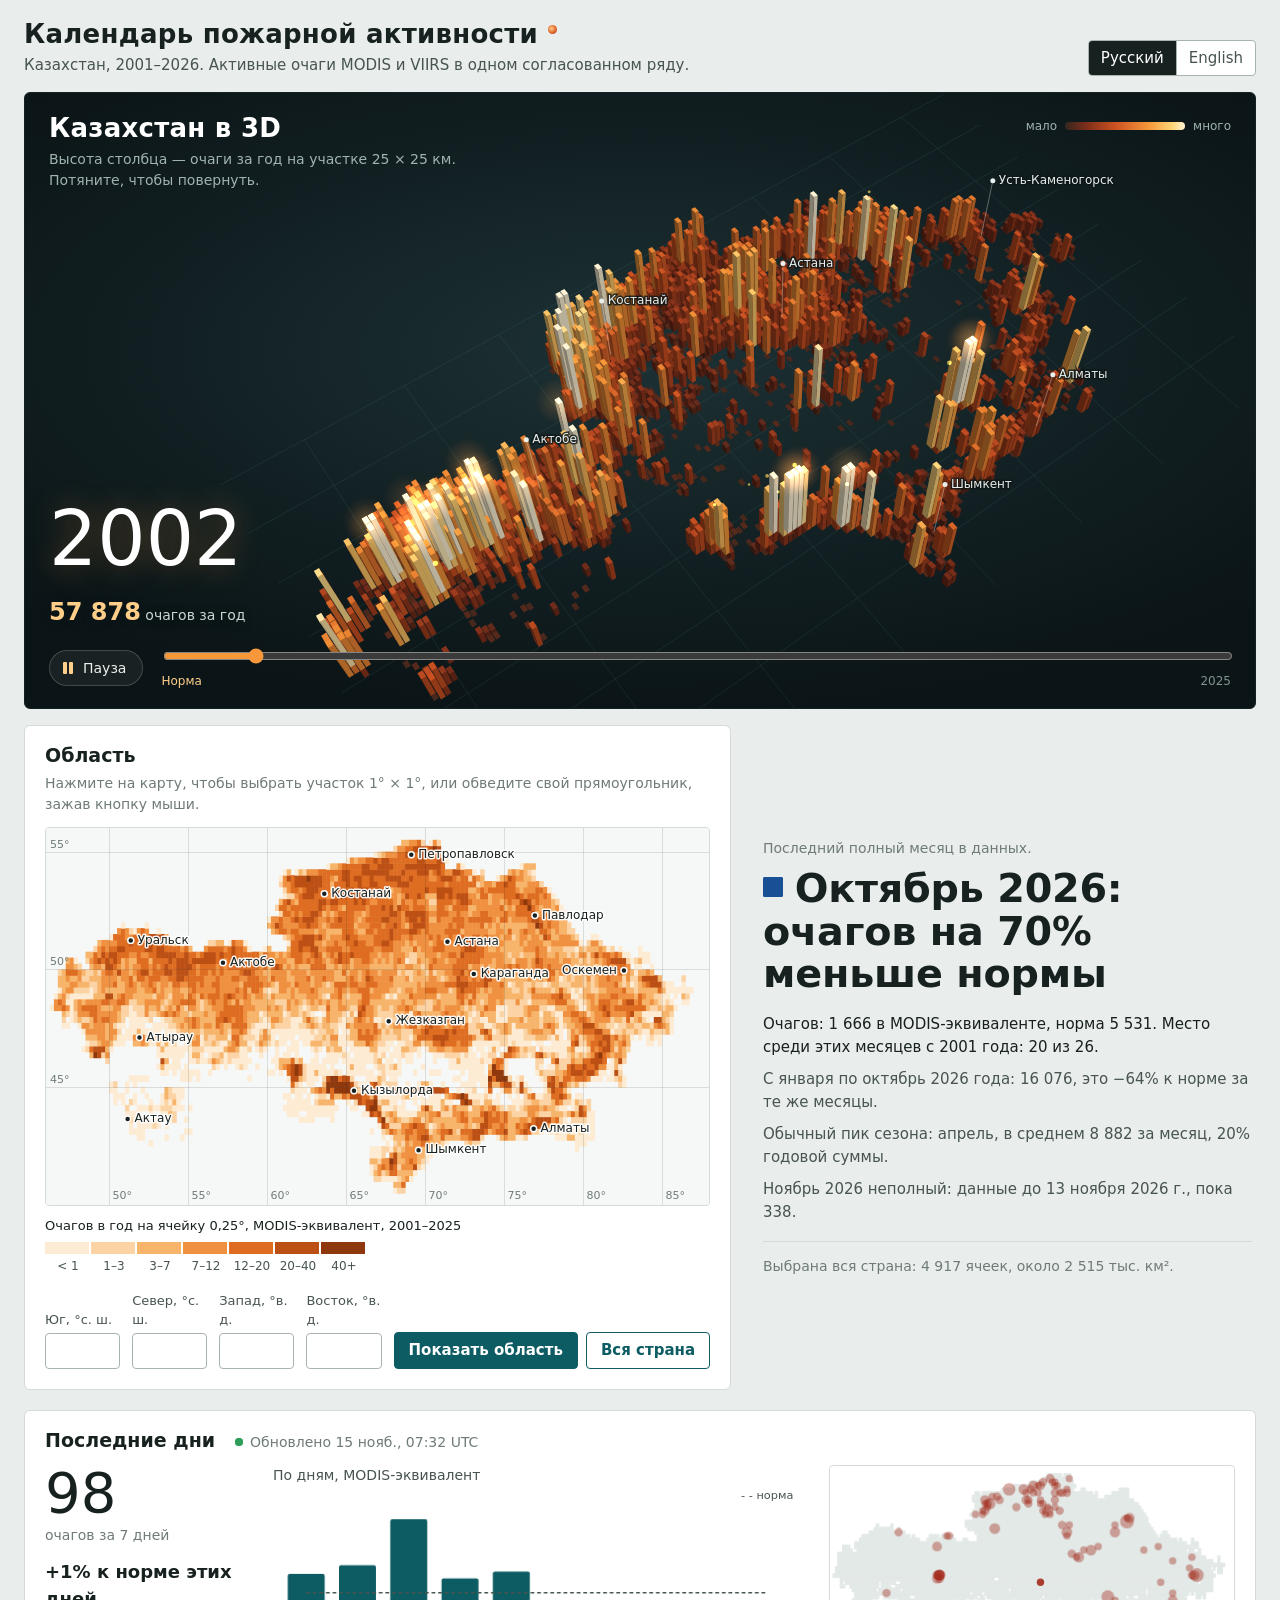
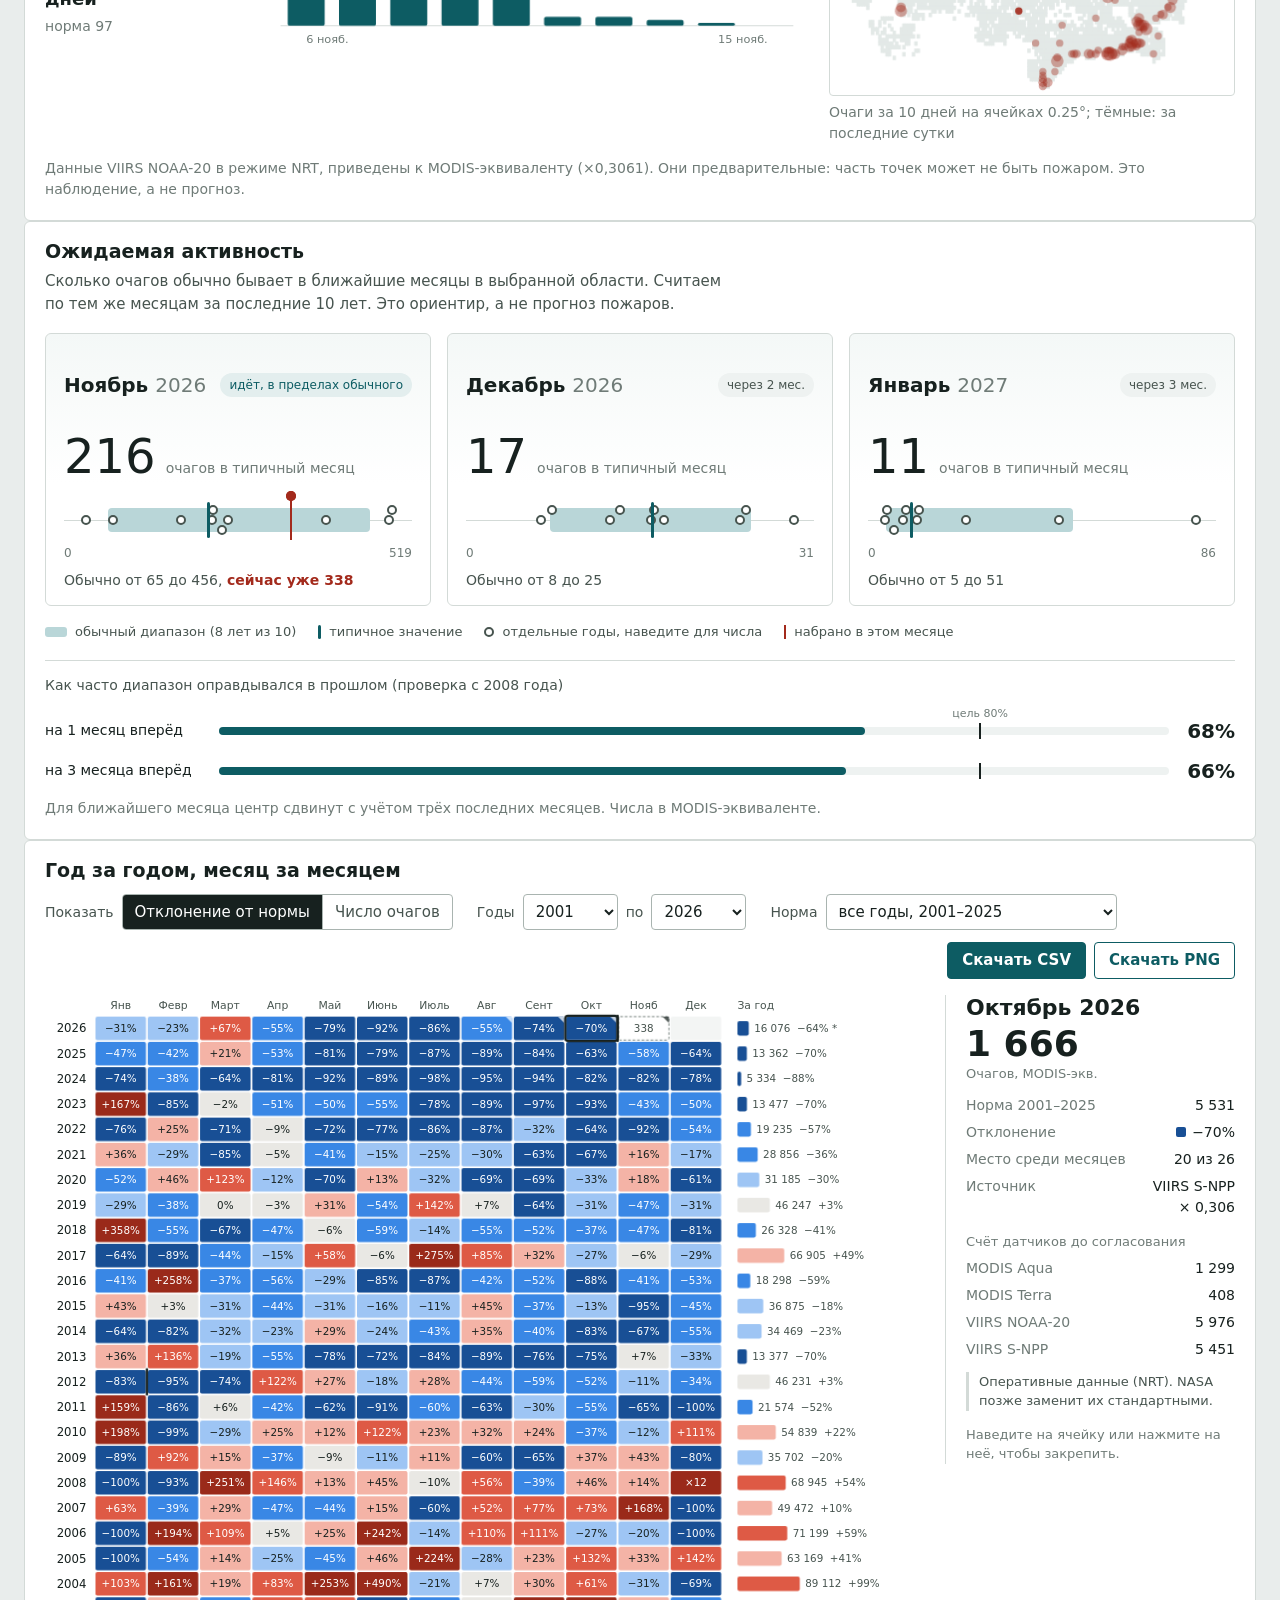
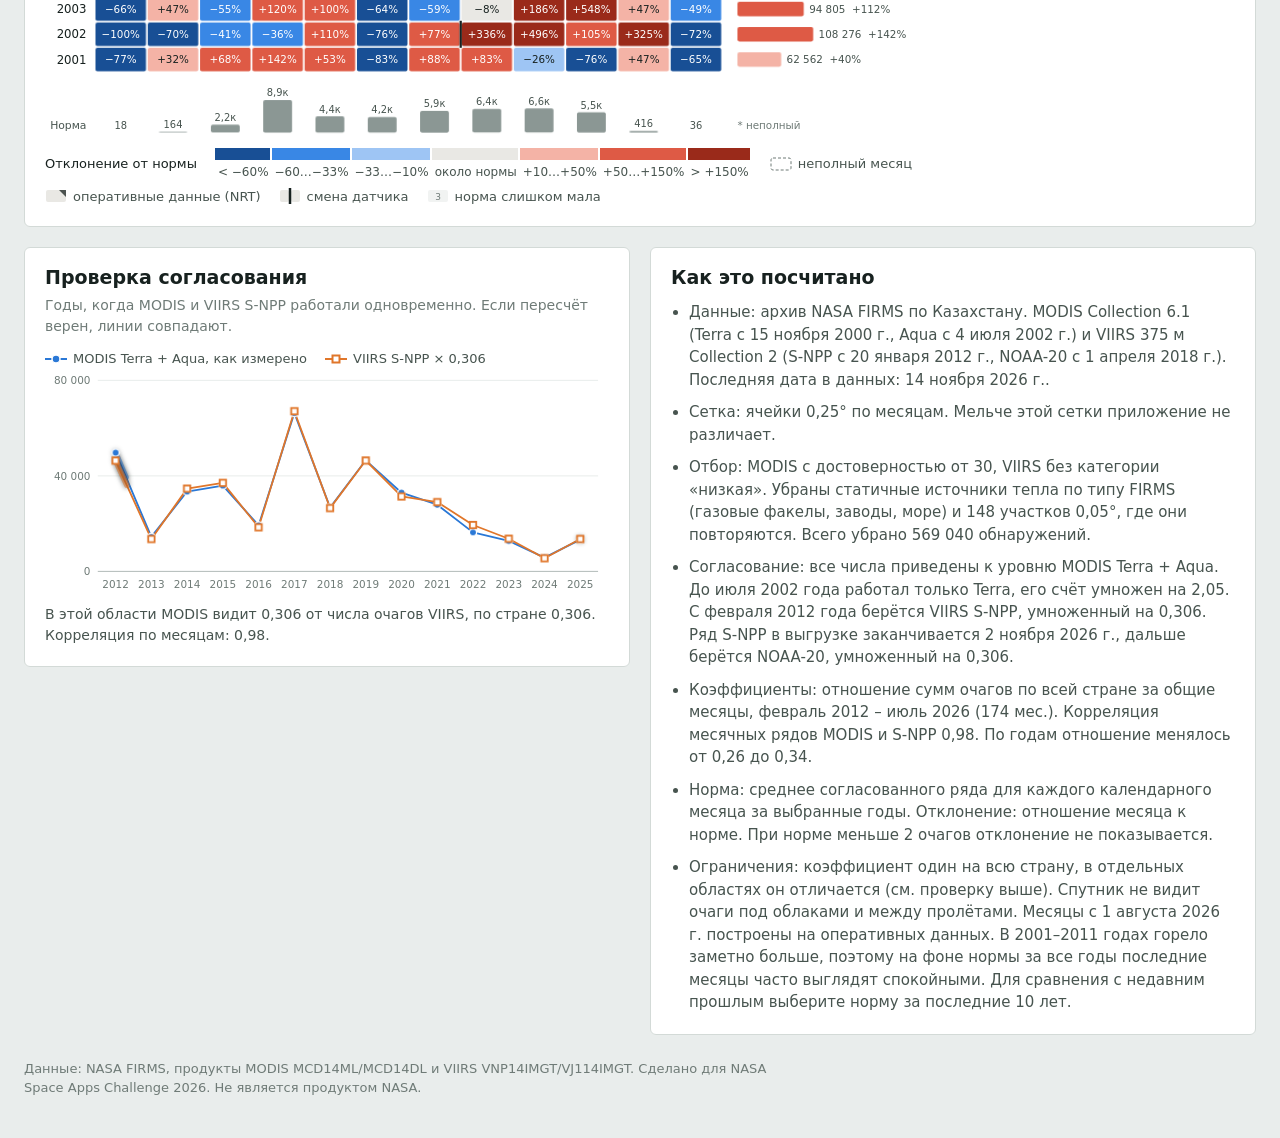
==== commit a06c0ae6: "3D-обзор Казахстана: объёмная карта по годам с вращением, наклон карточек" ====
--- a/index.html
+++ b/index.html
@@ -22,6 +22,8 @@
     <p class="fatal" id="fatal" hidden></p>
 
     <main id="app">
+      <section class="panel hero3d" id="hero3d" aria-labelledby="h3dTitle"></section>
+
       <div class="row row-top">
         <section class="panel" aria-labelledby="regionTitle">
           <div class="panel-head">
@@ -121,6 +123,7 @@
   <script src="js/core.js"></script>
   <script src="js/i18n.js"></script>
   <script src="js/app.js"></script>
+  <script src="js/hero3d.js"></script>
   <script src="js/live.js"></script>
   <script src="js/predict.js"></script>
   <script src="js/anim.js"></script>
--- a/css/style.css
+++ b/css/style.css
@@ -298,3 +298,141 @@
 /* плавное проявление для «Последних дней» */
 .anim #livePanel:not(.is-in) .a-fade { opacity: 0; }
 .anim #livePanel.is-in.a-run .a-fade { animation: a-fade-k .5s ease var(--d, 0ms) both; }
+/* Цикличные анимации */
+/* карта: полоса пролёта спутника идёт с запада на восток */
+.map-wrap { position: relative; overflow: hidden; }
+.anim .map-wrap::after {
+  content: ""; position: absolute; top: 0; bottom: 0; left: 0; width: 18%; pointer-events: none;
+  background: linear-gradient(90deg, transparent, rgba(255,255,255,.0) 20%, rgba(255,255,255,.38) 70%, rgba(255,255,255,.75) 96%, transparent);
+  mix-blend-mode: soft-light;
+  animation: a-scan 7s cubic-bezier(.45,.05,.55,.95) 1.8s infinite both;
+}
+.anim .map-wrap::before {
+  content: ""; position: absolute; top: 0; bottom: 0; left: 0; width: 2px; pointer-events: none; z-index: 1;
+  background: rgba(13,92,99,.35); box-shadow: 0 0 10px rgba(13,92,99,.45);
+  animation: a-scan-line 7s cubic-bezier(.45,.05,.55,.95) 1.8s infinite both;
+}
+@keyframes a-scan { 0% { transform: translateX(-100%); opacity: 0; } 8% { opacity: 1; } 85% { opacity: 1; } 100% { transform: translateX(560%); opacity: 0; } }
+@keyframes a-scan-line { 0% { left: 0; opacity: 0; } 8% { opacity: 1; } 85% { opacity: 1; } 100% { left: 100%; opacity: 0; } }
+
+/* вердикт: кружок мягко пульсирует */
+#vHead .chip { position: relative; }
+.anim #vHead .chip::after {
+  content: ""; position: absolute; inset: 0; border-radius: inherit; background: inherit;
+  animation: a-ring 2.6s ease-out 1.5s infinite;
+}
+@keyframes a-ring { 0% { transform: scale(1); opacity: .7; } 100% { transform: scale(2.8); opacity: 0; } }
+
+/* календарь: «бегущие муравьи» у незаконченного месяца, рамка у последнего полного */
+.anim .panel.is-in #calendar.a-run .a-cell[stroke-dasharray] {
+  animation: a-cell .45s var(--spring) var(--d, 0ms) both, a-ants 1.1s linear infinite;
+}
+.anim #calendar .a-cell[stroke-dasharray] { animation: a-ants 1.1s linear infinite; }
+@keyframes a-ants { to { stroke-dashoffset: -10; } }
+.anim #calendar .a-latest {
+  fill: none; stroke: var(--ink); stroke-width: 2; transform-box: fill-box; transform-origin: center;
+  animation: a-latest 2.4s ease-out 1.6s infinite both;
+}
+@keyframes a-latest { 0% { transform: scale(1); stroke-opacity: .8; } 70% { stroke-opacity: 0; } 100% { transform: scale(1.45); stroke-opacity: 0; } }
+
+/* график проверки: светящаяся «комета» по линиям */
+.anim .a-comet {
+  stroke-width: 6; stroke-linecap: round; stroke-opacity: .55; stroke-dasharray: .035 .965;
+  filter: drop-shadow(0 0 3px currentColor); pointer-events: none;
+  animation: a-comet 4.5s linear var(--d, 2s) infinite both;
+}
+@keyframes a-comet { from { stroke-dashoffset: 1.035; } to { stroke-dashoffset: 0; } }
+
+/* «Последние дни»: значок «в эфире» и дышащий столбец сегодняшнего дня */
+.live-dot { display: inline-block; width: 8px; height: 8px; margin-right: 7px; border-radius: 50%;
+  background: #2f9e5b; vertical-align: 1px; position: relative; }
+.anim .live-dot::after { content: ""; position: absolute; inset: 0; border-radius: 50%; background: #2f9e5b;
+  animation: a-ring 1.8s ease-out infinite; }
+.anim #livePanel.is-in.a-run .a-grow-y.a-today {
+  animation: a-gy .7s var(--ease) var(--d, 0ms) both, a-breathe 2.2s ease-in-out 1.4s infinite;
+}
+.anim #livePanel .a-today { animation: a-breathe 2.2s ease-in-out infinite; }
+@keyframes a-breathe { 0%, 100% { opacity: 1; } 50% { opacity: .35; } }
+.live-map { position: relative; }
+.ping-layer { position: absolute; left: 0; top: 0; pointer-events: none; }
+.ping-layer span { position: absolute; width: 10px; height: 10px; margin: -5px 0 0 -5px; border-radius: 50%;
+  border: 2px solid rgba(163,42,28,.85); opacity: 0; }
+.anim .ping-layer span { animation: a-ping-map 2.4s ease-out infinite; }
+@keyframes a-ping-map { 0% { transform: scale(.6); opacity: .9; } 100% { transform: scale(3.2); opacity: 0; } }
+
+/* «Ожидаемая активность»: блик бежит по полосе диапазона и по шкалам точности */
+.pc-band, .pm-fill { overflow: hidden; }
+.anim .pc-band::after, .anim .pm-fill::after {
+  content: ""; position: absolute; top: 0; bottom: 0; left: 0; width: 45%;
+  background: linear-gradient(90deg, transparent, rgba(255,255,255,.65), transparent);
+  animation: a-shine 3.6s ease-in-out 2.5s infinite both;
+}
+.anim .pm-fill::after { animation-duration: 4.2s; animation-delay: 3s; }
+@keyframes a-shine { 0% { transform: translateX(-110%); } 55%, 100% { transform: translateX(260%); } }
+/* точки прошлых лет слегка покачиваются */
+.anim #predPanel.is-in .pc-dot { animation: a-bob 3.2s ease-in-out calc(2s + var(--k) * .23s) infinite; }
+@keyframes a-bob { 0%, 100% { translate: 0 0; } 50% { translate: 0 -3px; } }
+
+/* заголовок: тлеющая точка-огонёк */
+.top h1 { position: relative; }
+.anim .top h1::after {
+  content: ""; display: inline-block; width: 9px; height: 9px; margin-left: 10px; vertical-align: .35em; border-radius: 50%;
+  background: radial-gradient(circle at 40% 40%, #ffd08a, #e0662c 55%, #a32a1c);
+  animation: a-ember 2.8s ease-in-out infinite;
+}
+@keyframes a-ember { 0%, 100% { transform: scale(1); box-shadow: 0 0 6px 1px rgba(224,102,44,.55); }
+  40% { transform: scale(1.18); box-shadow: 0 0 14px 4px rgba(224,102,44,.35); } 70% { transform: scale(.92); box-shadow: 0 0 4px 1px rgba(224,102,44,.6); } }
+
+@media (prefers-reduced-motion: reduce) {
+  .map-wrap::after, .map-wrap::before, #vHead .chip::after, .live-dot::after, .ping-layer span,
+  .pc-band::after, .pm-fill::after, .top h1::after, .a-comet { animation: none !important; display: none; }
+}
+/* 3D-обзор */
+.hero3d { position: relative; padding: 0; overflow: hidden; margin-bottom: 16px; color: #e8efed; border-color: #132124;
+  background: radial-gradient(ellipse 70% 60% at 50% 42%, #1d3134 0%, #122023 55%, #0b1416 100%); }
+.h3d-cv { display: block; width: 100%; cursor: grab; touch-action: pan-y; }
+.h3d-cv.grabbing { cursor: grabbing; }
+.h3d-head { position: absolute; left: 24px; top: 20px; max-width: 420px; pointer-events: none; }
+.h3d-head h2 { color: #fff; font-family: var(--display); font-size: 26px; letter-spacing: .01em; }
+.h3d-sub { color: #9fb3b0; font-size: 14px; margin-top: 4px; }
+.h3d-year { position: absolute; left: 24px; bottom: 78px; text-shadow: 0 1px 8px rgba(11,20,22,.9); pointer-events: none; display: flex; flex-direction: column; }
+.h3d-y { font-family: var(--display); font-size: 76px; line-height: .95; color: #fff; font-variant-numeric: tabular-nums;
+  text-shadow: 0 0 28px rgba(246,152,58,.35); }
+.h3d-y.flip { animation: h3d-flip .55s cubic-bezier(.2,.8,.2,1); }
+@keyframes h3d-flip { from { opacity: 0; transform: translateY(18px) rotateX(70deg); } to { opacity: 1; transform: none; } }
+.h3d-ysub { color: #9fb3b0; font-size: 13px; min-height: 1em; }
+.h3d-n { margin-top: 6px; color: #c9d6d3; font-size: 14px; }
+.h3d-n b { font-family: var(--display); font-size: 24px; color: #ffcf8a; font-weight: 600; font-variant-numeric: tabular-nums; }
+.h3d-n i { font-style: normal; }
+.h3d-legend { position: absolute; right: 24px; top: 24px; display: flex; align-items: center; gap: 8px; font-size: 12px; color: #9fb3b0; pointer-events: none; }
+.h3d-bar { width: 120px; height: 8px; border-radius: 4px;
+  background: linear-gradient(90deg, #34261e, #7e2e1a 18%, #cd5222 42%, #f6983a 70%, #ffd678 90%, #fff4d6); }
+.h3d-ctrl { position: absolute; left: 24px; right: 24px; bottom: 18px; display: flex; align-items: center; gap: 18px; }
+.h3d-play { flex: none; display: inline-flex; align-items: center; gap: 9px; height: 36px; padding: 0 16px 0 12px; border-radius: 18px;
+  border: 1px solid rgba(255,255,255,.18); background: rgba(255,255,255,.06); color: #e8efed; font: inherit; font-size: 14px; cursor: pointer;
+  transition: background .2s, border-color .2s, transform .15s; }
+.h3d-play:hover { background: rgba(255,255,255,.12); }
+.h3d-play:active { transform: scale(.96); }
+.h3d-play:focus-visible, .h3d-range:focus-visible { outline: 2px solid #ffcf8a; outline-offset: 2px; }
+.h3d-ico { width: 12px; height: 12px; position: relative; }
+.h3d-play:not(.on) .h3d-ico { width: 0; height: 0; border-left: 11px solid #ffcf8a; border-top: 7px solid transparent; border-bottom: 7px solid transparent; }
+.h3d-play.on .h3d-ico::before, .h3d-play.on .h3d-ico::after { content: ""; position: absolute; top: 0; bottom: 0; width: 4px; background: #ffcf8a; border-radius: 1px; }
+.h3d-play.on .h3d-ico::before { left: 1px; } .h3d-play.on .h3d-ico::after { right: 1px; }
+.h3d-track { flex: 1; min-width: 0; }
+.h3d-range { width: 100%; accent-color: #f6983a; cursor: pointer; }
+.h3d-ticks { display: flex; justify-content: space-between; font-size: 12px; color: #7f9592; margin-top: 2px; }
+.h3d-ticks span:first-child { color: #ffcf8a; }
+@media (max-width: 700px) {
+  .h3d-head h2 { font-size: 20px; } .h3d-sub { font-size: 12px; max-width: 70%; }
+  .h3d-y { font-size: 48px; } .h3d-year { bottom: 70px; left: 16px; } .h3d-legend { display: none; }
+  .h3d-ctrl { left: 16px; right: 16px; gap: 10px; } .h3d-pl { display: none; } .h3d-play { padding: 0 12px; }
+}
+
+/* 3D-наклон карточек за курсором */
+.tilt { transform: perspective(900px) rotateX(var(--rx, 0deg)) rotateY(var(--ry, 0deg)) translateZ(0);
+  transition: transform .5s cubic-bezier(.2,.8,.2,1), box-shadow .5s; will-change: transform; }
+.tilt.tilting { transition: transform .08s linear, box-shadow .3s; box-shadow: 0 18px 40px -18px rgba(23,33,31,.35); }
+.tilt::before { content: ""; position: absolute; inset: 0; border-radius: inherit; pointer-events: none; opacity: 0; transition: opacity .3s;
+  background: radial-gradient(circle at var(--gx, 50%) var(--gy, 50%), rgba(255,255,255,.55), transparent 55%); }
+.tilt.tilting::before { opacity: 1; }
+.h3d-ticks span:nth-child(2) { display: none; }
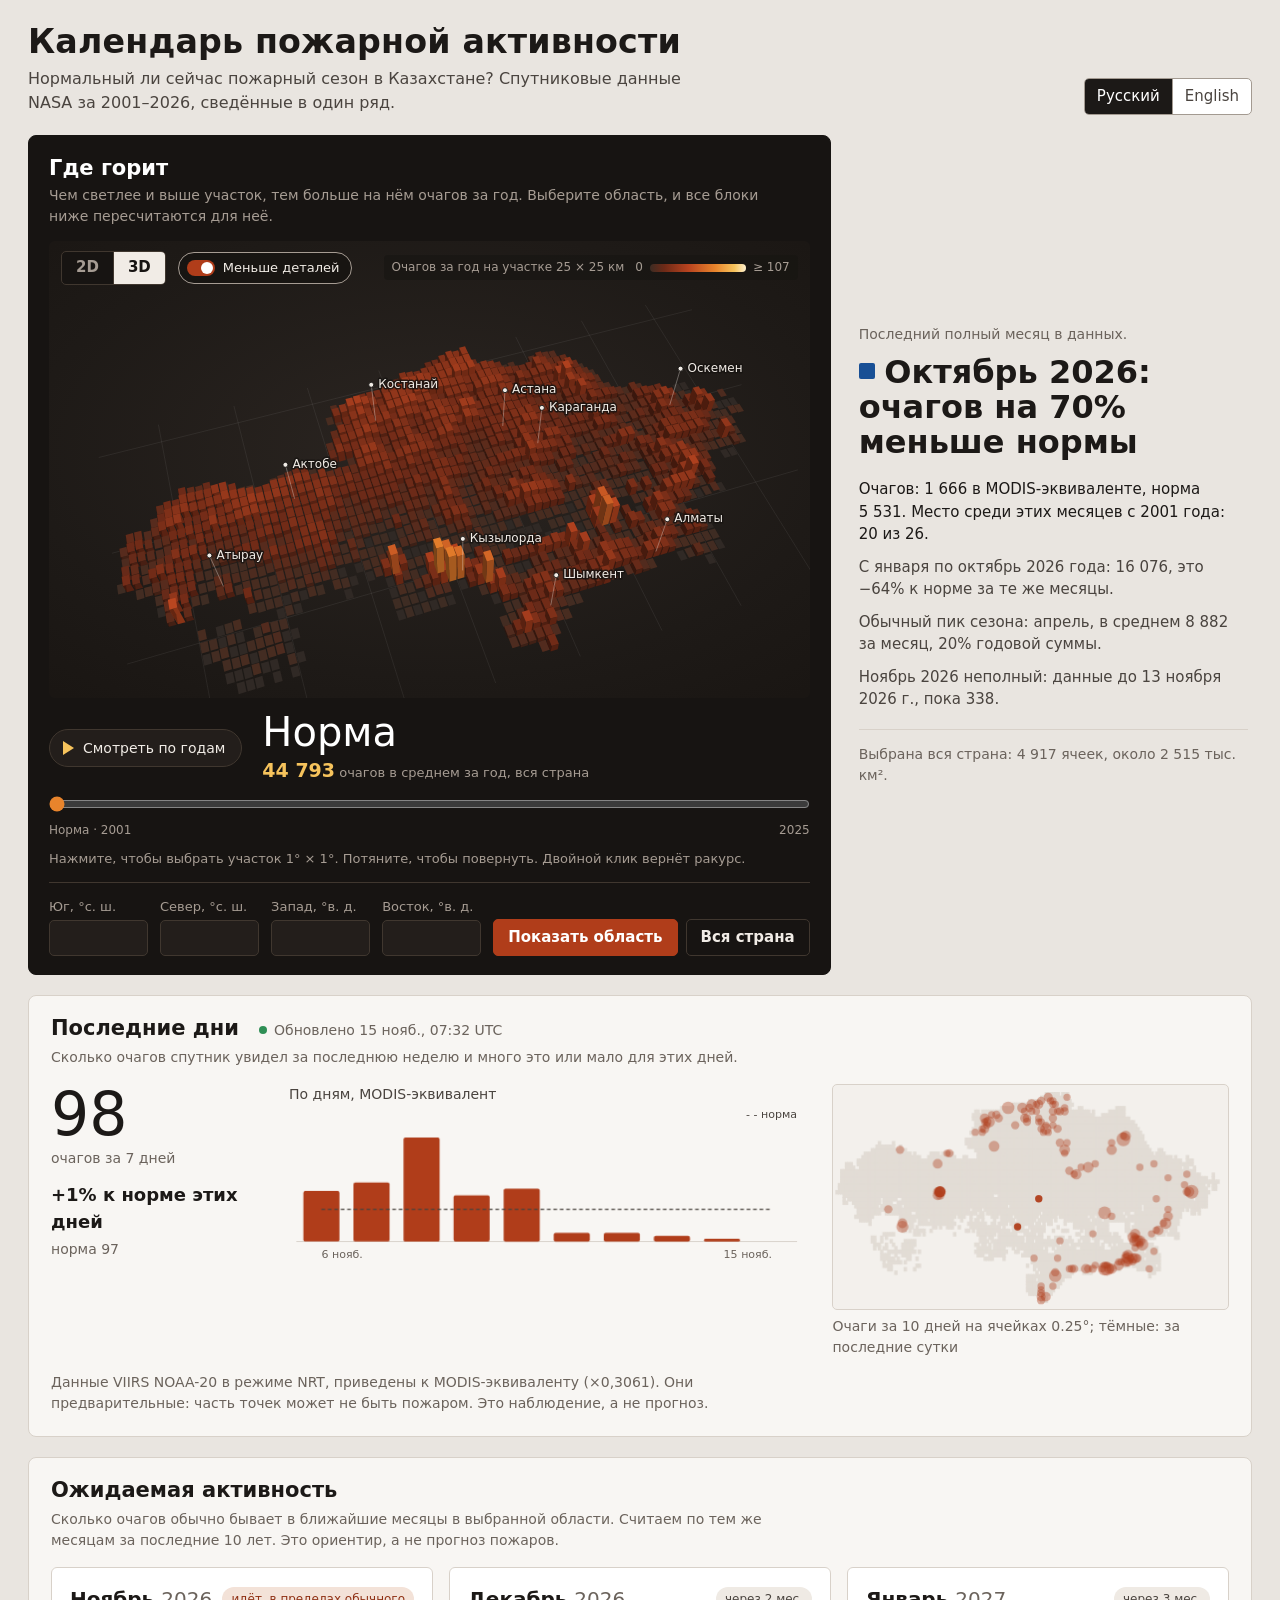
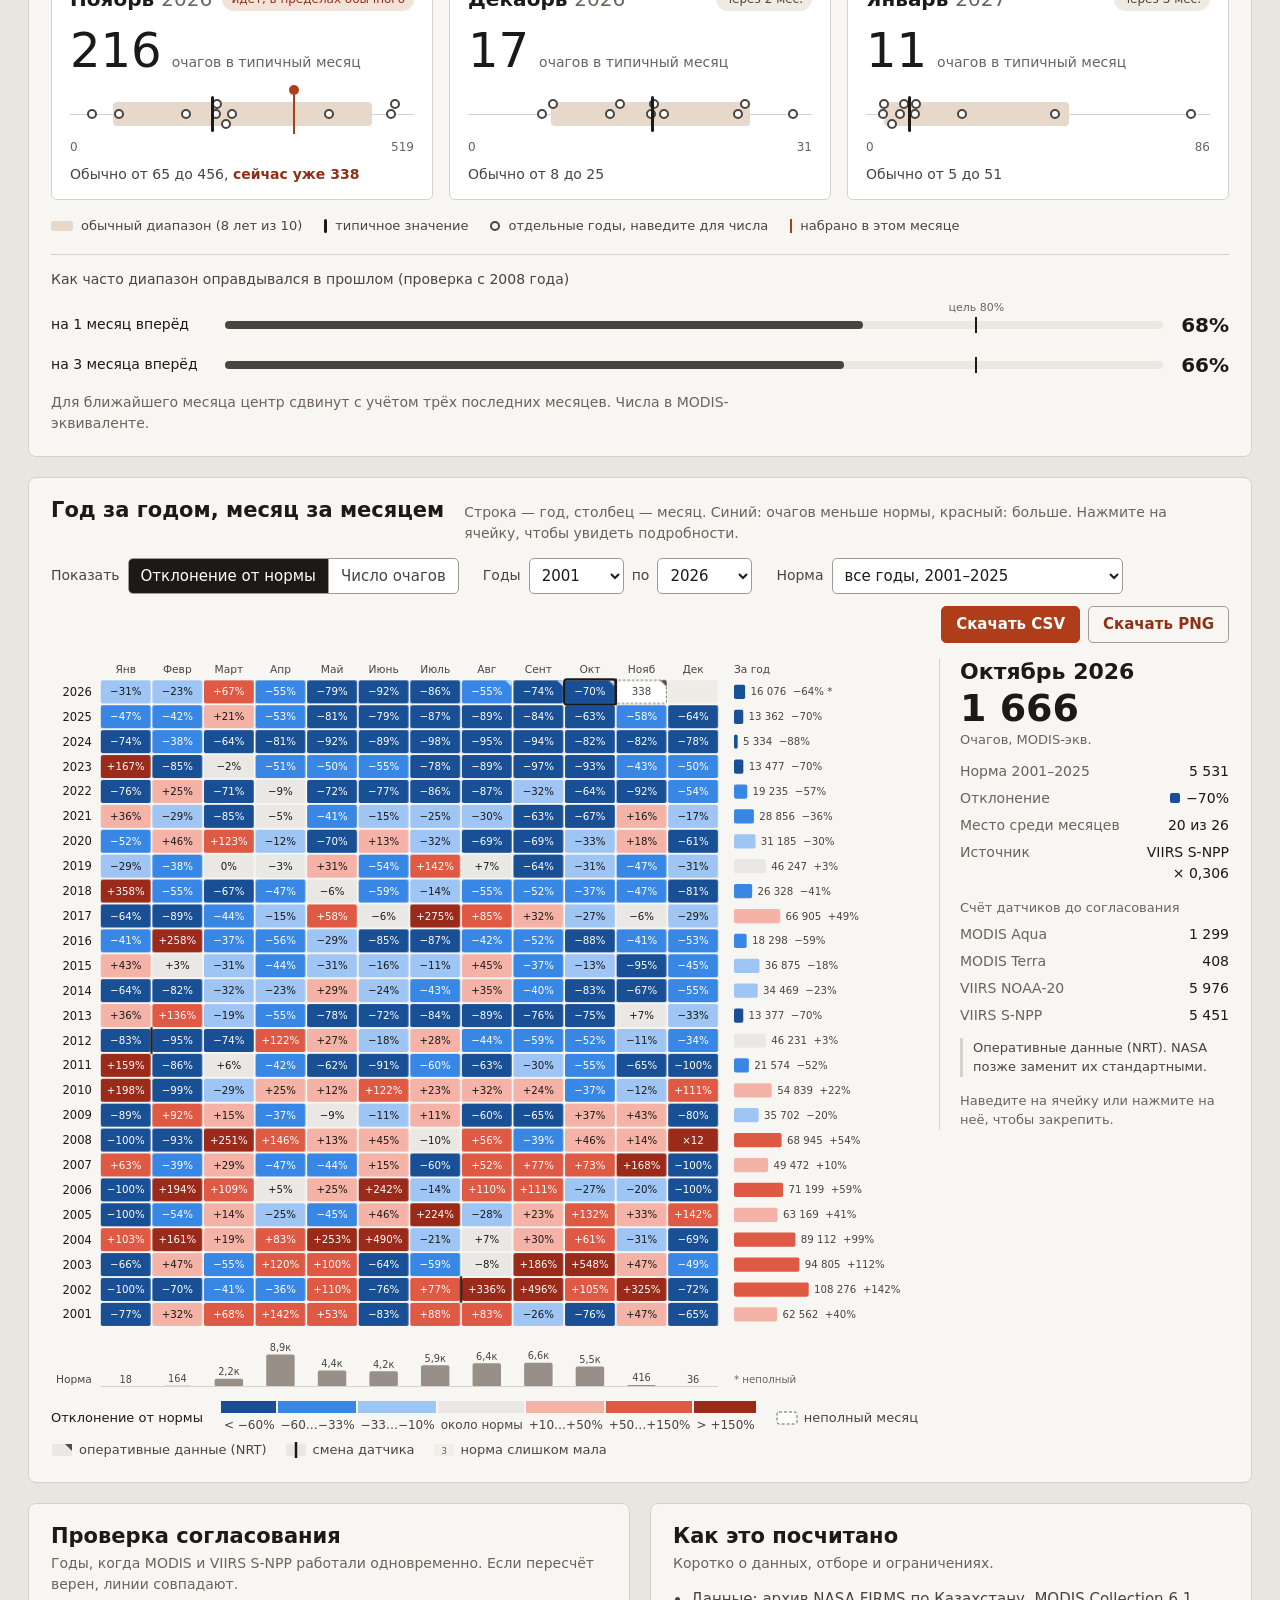
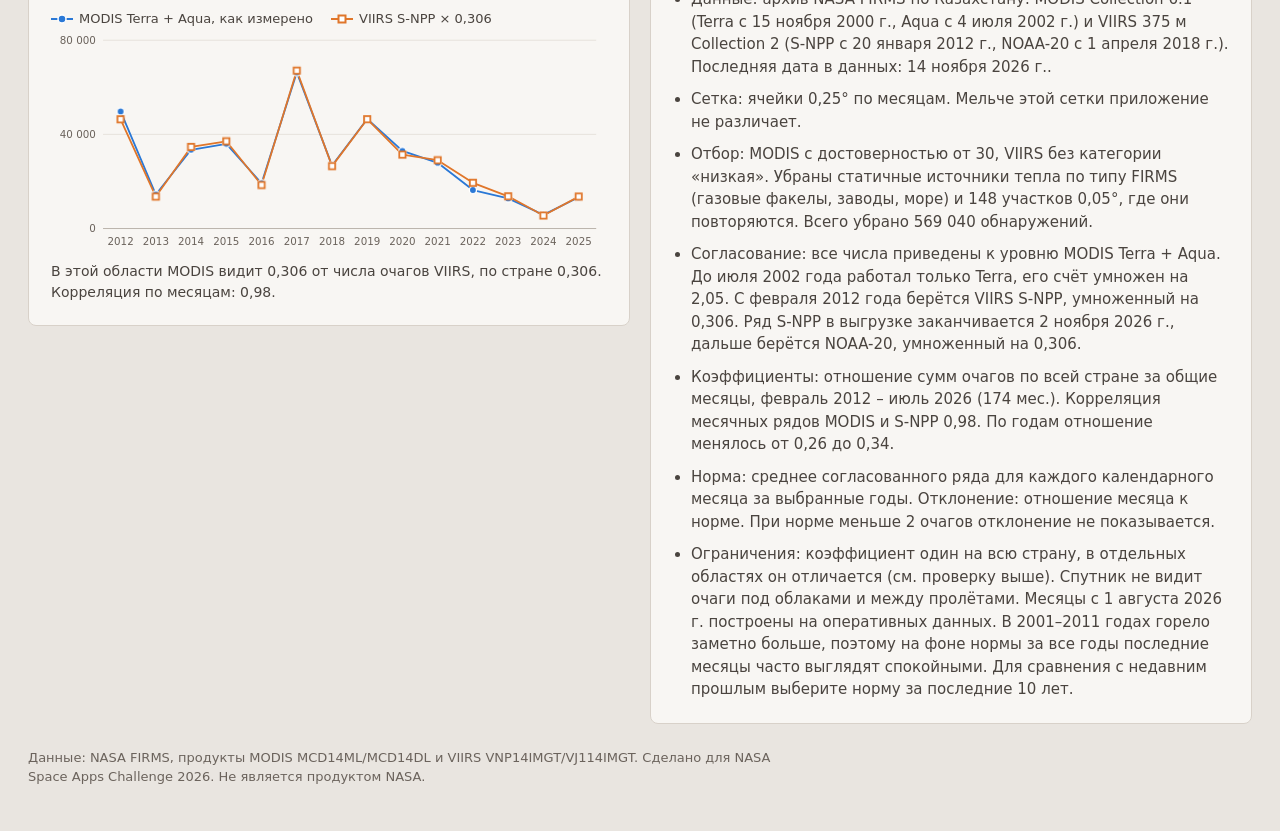
==== commit 45e9ee16: "Новый дизайн: единая карта 2D/3D с выбором области, режим «Меньше деталей», тёплая палитра" ====
--- a/index.html
+++ b/index.html
@@ -22,18 +22,14 @@
     <p class="fatal" id="fatal" hidden></p>
 
     <main id="app">
-      <section class="panel hero3d" id="hero3d" aria-labelledby="h3dTitle"></section>
-
       <div class="row row-top">
-        <section class="panel" aria-labelledby="regionTitle">
+        <section class="panel map-panel" aria-labelledby="regionTitle">
           <div class="panel-head">
             <h2 id="regionTitle" data-i18n="regionTitle"></h2>
             <p class="hint" data-i18n="regionHint"></p>
           </div>
-          <div class="map-wrap">
-            <canvas id="map" role="img"></canvas>
-          </div>
-          <div class="legend" id="mapLegend"></div>
+          <div id="mapview"></div>
+          <div hidden><canvas id="map"></canvas><div id="mapLegend"></div></div>
           <form class="bbox" id="bboxForm" novalidate>
             <label><span data-i18n="south"></span><input id="bS" type="number" step="0.25" min="40" max="56" inputmode="decimal"></label>
             <label><span data-i18n="north"></span><input id="bN" type="number" step="0.25" min="40" max="56" inputmode="decimal"></label>
@@ -62,6 +58,7 @@
       <section class="panel" aria-labelledby="calTitle">
         <div class="panel-head">
           <h2 id="calTitle" data-i18n="calTitle"></h2>
+          <p class="hint" data-i18n="calHow"></p>
         </div>
         <div class="toolbar">
           <div class="field">
@@ -110,6 +107,7 @@
         <section class="panel" aria-labelledby="methodTitle">
           <div class="panel-head">
             <h2 id="methodTitle" data-i18n="methodTitle"></h2>
+            <p class="hint" data-i18n="methodHow"></p>
           </div>
           <ul class="method" id="method"></ul>
         </section>
@@ -123,7 +121,7 @@
   <script src="js/core.js"></script>
   <script src="js/i18n.js"></script>
   <script src="js/app.js"></script>
-  <script src="js/hero3d.js"></script>
+  <script src="js/mapview.js"></script>
   <script src="js/live.js"></script>
   <script src="js/predict.js"></script>
   <script src="js/anim.js"></script>
--- a/css/style.css
+++ b/css/style.css
@@ -1,50 +1,148 @@
-/* Календарь пожарной активности. Только системные шрифты: страница работает без сети. */
+/* Календарь пожарной активности. Только системные шрифты: страница работает без сети.
+   Цвет: пепел и уголь в основе. Огненная шкала живёт в данных и в одном акценте для действий. */
 :root {
-  --page: #e9edec;
-  --surface: #ffffff;
-  --ink: #17211f;
-  --ink-2: #47544f;
-  --ink-3: #6f7b77;
-  --line: #d3dad7;
-  --accent: #0d5c63;
+  --page: #e9e5e0;
+  --surface: #f8f6f3;
+  --ink: #1c1917;
+  --ink-2: #4a443f;
+  --ink-3: #6b635c;
+  --line: #d8d1c9;
+  --field: #a39a91;
+  --accent: #b03d1a;
+  --accent-dark: #8f3014;
+  --accent-soft: #f3e2d8;
   --danger: #a32a1c;
+  --band: #e6d9cb;
+  --coal: #171412;
+  --coal-2: #231e1b;
+  --coal-line: #40372f;
+  --on-coal: #f1ece6;
+  --on-coal-2: #a69c93;
+  --glow: #f6c35c;
+  --radius: 8px;
+  --ease: cubic-bezier(.2,.8,.2,1);
+  --spring: cubic-bezier(.3,1.4,.5,1);
   --display: Bahnschrift, "DIN Alternate", "Roboto Condensed", "Arial Narrow", "Segoe UI", system-ui, sans-serif;
   --body: "Segoe UI", system-ui, -apple-system, Roboto, "Helvetica Neue", Arial, sans-serif;
 }
 
 * { box-sizing: border-box; }
+[hidden] { display: none !important; }
 html { -webkit-text-size-adjust: 100%; }
-body {
-  margin: 0;
-  background: var(--page);
-  color: var(--ink);
-  font: 15px/1.5 var(--body);
-}
-.wrap { max-width: 1360px; margin: 0 auto; padding: 20px 24px 40px; }
-
-h1, h2, .headline { font-family: var(--display); font-weight: 600; margin: 0; }
-h1 { font-size: 26px; line-height: 1.15; letter-spacing: 0.01em; }
-h2 { font-size: 19px; line-height: 1.2; }
+body { margin: 0; background: var(--page); color: var(--ink); font: 15px/1.5 var(--body); }
+.wrap { max-width: 1400px; margin: 0 auto; padding: 24px 28px 44px; }
+
+h1, h2, h3, .headline { font-family: var(--display); font-weight: 600; margin: 0; }
+h1 { font-size: clamp(26px, 2.6vw, 36px); line-height: 1.1; letter-spacing: .005em; }
+h2 { font-size: 21px; line-height: 1.2; }
 p { margin: 0; }
 
-.top { display: flex; justify-content: space-between; align-items: flex-end; gap: 16px 32px; flex-wrap: wrap; padding-bottom: 16px; }
-.sub { color: var(--ink-2); margin-top: 4px; max-width: 70ch; }
-
+.top { display: flex; justify-content: space-between; align-items: flex-end; gap: 16px 32px; flex-wrap: wrap; padding-bottom: 20px; }
+.sub { color: var(--ink-2); margin-top: 6px; max-width: 66ch; font-size: 16px; }
 .fatal { background: var(--surface); border-left: 4px solid var(--danger); padding: 16px 20px; margin-bottom: 16px; }
 
+/* Сетка страницы */
 .row { display: grid; gap: 20px; }
-.row-top { grid-template-columns: minmax(0, 7fr) minmax(0, 5fr); margin-bottom: 20px; align-items: stretch; }
+.row-top { grid-template-columns: minmax(0, 8fr) minmax(0, 4fr); align-items: stretch; }
 .row-cal { grid-template-columns: minmax(0, 1fr) 290px; align-items: start; }
-.row-bottom { grid-template-columns: minmax(0, 1fr) minmax(0, 1fr); margin-top: 20px; align-items: start; }
-
-.panel { background: var(--surface); border: 1px solid var(--line); border-radius: 6px; padding: 18px 20px 20px; min-width: 0; }
-.panel-head { display: flex; align-items: baseline; gap: 6px 20px; flex-wrap: wrap; margin-bottom: 12px; }
-.hint { color: var(--ink-3); font-size: 14px; }
-
-/* Карта */
-.map-wrap { border: 1px solid var(--line); border-radius: 4px; overflow: hidden; line-height: 0; background: #f6f8f7; }
-#map { display: block; width: 100%; cursor: crosshair; touch-action: none; }
-
+.row-bottom { grid-template-columns: minmax(0, 1fr) minmax(0, 1fr); align-items: start; }
+main > * + * { margin-top: 20px; }
+
+.panel { background: var(--surface); border: 1px solid var(--line); border-radius: var(--radius); padding: 20px 22px 22px; min-width: 0; }
+.panel-head { display: flex; align-items: baseline; gap: 4px 20px; flex-wrap: wrap; margin-bottom: 14px; }
+.hint, .how { color: var(--ink-3); font-size: 14px; max-width: 80ch; }
+.how { margin: -8px 0 16px; }
+
+/* Поля, кнопки, переключатели */
+input[type="number"], select {
+  font: inherit; color: var(--ink); background: #fff;
+  border: 1px solid var(--field); border-radius: 5px; padding: 6px 8px; min-height: 36px; width: 100%;
+}
+select { width: auto; padding-right: 26px; }
+.error { color: var(--danger); font-size: 14px; margin-top: 8px; }
+.btn {
+  font: inherit; font-weight: 600; cursor: pointer; min-height: 36px; padding: 6px 14px;
+  color: #fff; background: var(--accent); border: 1px solid var(--accent); border-radius: 5px; white-space: nowrap;
+  transition: background .2s, transform .15s var(--spring);
+}
+.btn:hover { background: var(--accent-dark); border-color: var(--accent-dark); }
+.btn:active { transform: scale(.97); }
+.btn-quiet { color: var(--accent-dark); background: transparent; border-color: var(--field); }
+.btn-quiet:hover { background: var(--accent-soft); border-color: var(--accent); }
+.seg { display: inline-flex; border: 1px solid var(--field); border-radius: 5px; overflow: hidden; background: #fff; }
+.seg button { font: inherit; cursor: pointer; border: 0; background: transparent; color: var(--ink-2); padding: 6px 12px; min-height: 34px; transition: background .2s, color .2s; }
+.seg button + button { border-left: 1px solid var(--field); }
+.seg button[aria-pressed="true"] { background: var(--ink); color: #fff; }
+:focus-visible { outline: 2px solid var(--accent); outline-offset: 2px; }
+
+/* Главная карта: тёмная панель */
+.map-panel { background: var(--coal); border-color: var(--coal); color: var(--on-coal); padding: 20px 20px 18px; }
+.map-panel h2 { color: #fff; }
+.map-panel .hint { color: var(--on-coal-2); }
+.map-panel :focus-visible { outline-color: var(--glow); }
+.mv-stage { position: relative; border-radius: 6px; overflow: hidden; line-height: 0;
+  background: radial-gradient(ellipse 75% 70% at 50% 46%, #2b2521 0%, #1e1a17 70%, #1a1613 100%); }
+.mv-cv { display: block; width: 100%; cursor: crosshair; touch-action: pan-y; }
+.mv-cv.v3 { cursor: grab; }
+.mv-cv.grabbing { cursor: grabbing; }
+.mv-bar { position: absolute; left: 12px; right: 12px; top: 10px; display: flex; align-items: center; gap: 8px 12px; flex-wrap: wrap; line-height: 1.4; pointer-events: none; }
+.mv-bar > * { pointer-events: auto; }
+.mv-seg { border-color: var(--coal-line); background: rgba(23,20,18,.82); }
+.mv-seg button { color: var(--on-coal-2); min-height: 32px; padding: 4px 14px; font-weight: 600; }
+.mv-seg button + button { border-left-color: var(--coal-line); }
+.mv-seg button[aria-pressed="true"] { background: var(--on-coal); color: var(--coal); }
+.mv-lite { display: inline-flex; align-items: center; gap: 8px; min-height: 32px; padding: 4px 12px 4px 8px; font: inherit; font-size: 13px; cursor: pointer;
+  color: var(--on-coal-2); background: rgba(23,20,18,.82); border: 1px solid var(--coal-line); border-radius: 16px; transition: color .2s, border-color .2s; }
+.mv-lite:hover { color: var(--on-coal); }
+.mv-sw { position: relative; width: 28px; height: 16px; border-radius: 8px; background: var(--coal-line); transition: background .2s; }
+.mv-sw::after { content: ""; position: absolute; top: 2px; left: 2px; width: 12px; height: 12px; border-radius: 50%; background: var(--on-coal-2); transition: transform .2s var(--ease), background .2s; }
+.mv-lite[aria-pressed="true"] { color: var(--on-coal); border-color: var(--on-coal-2); }
+.mv-lite[aria-pressed="true"] .mv-sw { background: var(--accent); }
+.mv-lite[aria-pressed="true"] .mv-sw::after { transform: translateX(12px); background: #fff; }
+.mv-legend { margin-left: auto; display: flex; align-items: center; gap: 7px; font-size: 12px; color: var(--on-coal-2); pointer-events: none;
+  background: rgba(23,20,18,.6); padding: 4px 8px; border-radius: 4px; font-variant-numeric: tabular-nums; }
+.mv-lg-t { margin-right: 4px; }
+.mv-ramp { width: 96px; height: 8px; border-radius: 4px;
+  background: linear-gradient(90deg, #3e2c23, #6e2a17 15%, #b8431f 40%, #e8842c 68%, #f6c35c 88%, #fff0cf); }
+.mv-ctrl { display: flex; align-items: center; gap: 12px 20px; flex-wrap: wrap; margin-top: 14px; }
+.mv-play { flex: none; display: inline-flex; align-items: center; gap: 9px; min-height: 38px; padding: 0 16px 0 13px; border-radius: 19px; cursor: pointer;
+  border: 1px solid var(--coal-line); background: var(--coal-2); color: var(--on-coal); font: inherit; font-size: 14px;
+  transition: background .2s, border-color .2s, transform .15s var(--spring); }
+.mv-play:hover { border-color: var(--on-coal-2); }
+.mv-play:active { transform: scale(.97); }
+.mv-ico { width: 12px; height: 12px; position: relative; flex: none; }
+.mv-play:not(.on) .mv-ico { width: 0; height: 0; border-left: 11px solid var(--glow); border-top: 7px solid transparent; border-bottom: 7px solid transparent; }
+.mv-play.on .mv-ico::before, .mv-play.on .mv-ico::after { content: ""; position: absolute; top: 0; bottom: 0; width: 4px; background: var(--glow); border-radius: 1px; }
+.mv-play.on .mv-ico::before { left: 1px; }
+.mv-play.on .mv-ico::after { right: 1px; }
+.mv-now { display: flex; flex-direction: column; min-width: 200px; }
+.mv-y { font-family: var(--display); font-size: 40px; line-height: 1; color: #fff; font-variant-numeric: tabular-nums; }
+.mv-n { font-size: 13px; color: var(--on-coal-2); margin-top: 4px; }
+.mv-n b { font-family: var(--display); font-size: 19px; font-weight: 600; color: var(--glow); font-variant-numeric: tabular-nums; }
+.mv-n i { font-style: normal; }
+.mv-track { flex: 1; min-width: 220px; }
+.mv-range { width: 100%; accent-color: #e8842c; cursor: pointer; margin: 0; }
+.mv-ticks { display: flex; justify-content: space-between; font-size: 12px; color: var(--on-coal-2); margin-top: 2px; font-variant-numeric: tabular-nums; }
+.mv-tip { font-size: 13px; color: var(--on-coal-2); margin-top: 10px; }
+
+.bbox { display: grid; grid-template-columns: repeat(4, minmax(0, 1fr)) auto; gap: 10px 12px; align-items: end; margin-top: 14px; padding-top: 14px; border-top: 1px solid var(--coal-line); }
+.bbox label { display: flex; flex-direction: column; gap: 3px; font-size: 13px; color: var(--on-coal-2); }
+.bbox-actions { display: flex; gap: 8px; }
+.map-panel input[type="number"] { background: var(--coal-2); border-color: var(--coal-line); color: var(--on-coal); }
+.map-panel .btn-quiet { color: var(--on-coal); border-color: var(--coal-line); }
+.map-panel .btn-quiet:hover { background: var(--coal-2); border-color: var(--on-coal-2); }
+.map-panel .error { color: #f0a08f; }
+
+/* Вывод: что с последним месяцем */
+.verdict { display: flex; flex-direction: column; justify-content: center; padding: 8px 4px 8px 8px; min-width: 0; }
+.where { color: var(--ink-3); font-size: 14px; margin-bottom: 10px; }
+.headline { font-size: clamp(26px, 2.5vw, 38px); line-height: 1.1; text-wrap: balance; }
+.headline .chip { display: inline-block; width: .5em; height: .5em; border-radius: 2px; margin-right: .3em; vertical-align: .12em; }
+.facts { margin-top: 18px; display: grid; gap: 10px; max-width: 58ch; color: var(--ink-2); }
+.facts p:first-child { color: var(--ink); }
+.region-info { margin-top: 18px; padding-top: 14px; border-top: 1px solid var(--line); color: var(--ink-3); font-size: 14px; max-width: 58ch; }
+
+/* Легенды */
 .legend { display: flex; flex-wrap: wrap; align-items: center; gap: 6px 18px; margin-top: 10px; font-size: 13px; color: var(--ink-2); }
 .legend .lg-title { color: var(--ink); }
 .legend .scale { display: inline-flex; align-items: stretch; flex-wrap: wrap; row-gap: 6px; max-width: 100%; }
@@ -54,54 +152,94 @@
 .legend .key { display: inline-flex; align-items: center; gap: 6px; }
 .legend .key svg { flex: none; }
 
-.bbox { display: grid; grid-template-columns: repeat(4, minmax(0, 1fr)) auto; gap: 10px 12px; align-items: end; margin-top: 16px; }
-.bbox label { display: flex; flex-direction: column; gap: 3px; font-size: 13px; color: var(--ink-2); }
-.bbox-actions { display: flex; gap: 8px; }
-input[type="number"], select {
-  font: inherit; color: var(--ink); background: var(--surface);
-  border: 1px solid #a9b4b0; border-radius: 4px; padding: 6px 8px; min-height: 36px; width: 100%;
-}
-select { width: auto; padding-right: 26px; }
-.error { color: var(--danger); font-size: 14px; margin-top: 8px; }
-
-.btn {
-  font: inherit; font-weight: 600; cursor: pointer; min-height: 36px; padding: 6px 14px;
-  color: #fff; background: var(--accent); border: 1px solid var(--accent); border-radius: 4px; white-space: nowrap;
-}
-.btn:hover { background: #094a50; }
-.btn-quiet { color: var(--accent); background: transparent; }
-.btn-quiet:hover { background: #e3eeee; }
-
-.seg { display: inline-flex; border: 1px solid #a9b4b0; border-radius: 4px; overflow: hidden; background: var(--surface); }
-.seg button { font: inherit; cursor: pointer; border: 0; background: transparent; color: var(--ink-2); padding: 6px 12px; min-height: 34px; }
-.seg button + button { border-left: 1px solid #a9b4b0; }
-.seg button[aria-pressed="true"] { background: var(--ink); color: #fff; }
-
-:focus-visible { outline: 2px solid var(--accent); outline-offset: 2px; }
-
-/* Вывод: что с последним месяцем */
-.verdict { display: flex; flex-direction: column; justify-content: center; padding: 8px 4px 8px 12px; min-width: 0; }
-.where { color: var(--ink-3); font-size: 14px; margin-bottom: 8px; }
-.headline { font-size: clamp(28px, 3.1vw, 44px); line-height: 1.08; letter-spacing: -0.005em; text-wrap: balance; }
-.headline .chip { display: inline-block; width: 0.5em; height: 0.5em; border-radius: 2px; margin-right: 0.3em; vertical-align: 0.12em; }
-.facts { margin-top: 18px; display: grid; gap: 10px; max-width: 58ch; color: var(--ink-2); }
-.facts p:first-child { color: var(--ink); }
-.region-info { margin-top: 18px; padding-top: 14px; border-top: 1px solid var(--line); color: var(--ink-3); font-size: 14px; max-width: 58ch; }
-
-/* Панель управления календарём */
+/* Последние дни */
+.live-grid { display: grid; grid-template-columns: 210px minmax(0, 1.3fr) minmax(0, 1fr); gap: 20px 28px; align-items: start; }
+.live-num { font-family: var(--display); font-size: 60px; line-height: 1; color: var(--ink); font-variant-numeric: tabular-nums; }
+.live-lbl { color: var(--ink-3); font-size: 14px; margin-top: 4px; }
+.live-cmp { font-size: 18px; font-weight: 600; margin-top: 12px; color: var(--ink); }
+.live-cap { color: var(--ink-2); font-size: 14px; margin-bottom: 4px; }
+.live-map { position: relative; }
+.live-map canvas { display: block; width: 100%; border: 1px solid var(--line); border-radius: 5px; background: #f3f0ec; }
+.live-map .hint { margin-top: 6px; }
+.live-note { margin-top: 14px; }
+.live-dot { display: inline-block; width: 8px; height: 8px; margin-right: 7px; border-radius: 50%; background: #2f8f55; vertical-align: 1px; position: relative; }
+.ping-layer { position: absolute; left: 0; top: 0; pointer-events: none; }
+.ping-layer span { position: absolute; width: 10px; height: 10px; margin: -5px 0 0 -5px; border-radius: 50%; border: 2px solid rgba(176,61,26,.85); opacity: 0; }
+
+/* Ожидаемая активность */
+.pred-lead { color: var(--ink-3); font-size: 14px; max-width: 80ch; margin: -8px 0 16px; }
+.pred-cards { display: grid; grid-template-columns: repeat(3, minmax(0, 1fr)); gap: 16px; }
+.pc { position: relative; border: 1px solid var(--line); border-radius: 6px; padding: 16px 18px 14px; background: #fff; }
+.pc-top { display: flex; justify-content: space-between; align-items: center; gap: 8px; }
+.pc-month { font-family: var(--display); font-size: 20px; font-weight: 600; color: var(--ink); }
+.pc-month span { color: var(--ink-3); font-weight: 400; }
+.pc-chip { font-size: 12px; padding: 3px 9px; border-radius: 999px; background: #efeae4; color: var(--ink-2); white-space: nowrap; }
+.pc-chip.live { background: var(--accent-soft); color: var(--accent-dark); }
+.pc-chip.hi { background: var(--danger); color: #fff; }
+.pc-big { margin: 12px 0 10px; display: flex; align-items: baseline; gap: 10px; flex-wrap: wrap; }
+.pc-num { font-family: var(--display); font-size: 48px; line-height: 1; color: var(--ink); font-variant-numeric: tabular-nums; }
+.pc-unit { color: var(--ink-3); font-size: 14px; }
+.pc-plot { position: relative; height: 54px; margin-top: 4px; }
+.pc-axis { position: absolute; left: 0; right: 0; top: 30px; height: 1px; background: var(--line); }
+.pc-band { position: absolute; top: 18px; height: 24px; left: var(--lo); width: calc(var(--hi) - var(--lo));
+  background: var(--band); border-radius: 4px; transform-origin: var(--org) 50%;
+  transition: left .7s var(--ease), width .7s var(--ease), transform .9s var(--ease) calc(var(--ci) * 120ms); }
+.pc-dots { position: absolute; inset: 0; }
+.pc-dot { position: absolute; top: calc(25px + var(--lane, 0px)); width: 10px; height: 10px; margin-left: -5px; border-radius: 50%;
+  background: #fff; border: 2px solid var(--ink-2); cursor: default;
+  transition: left .7s var(--ease), top .4s ease,
+    opacity .35s ease calc(var(--ci) * 120ms + .3s + var(--k) * 45ms),
+    transform .5s var(--spring) calc(var(--ci) * 120ms + .3s + var(--k) * 45ms); }
+.pc-dot:hover { background: var(--ink-2); z-index: 3; }
+.pc-dot::after { content: attr(data-tip); position: absolute; bottom: 15px; left: 50%; transform: translateX(-50%);
+  background: var(--ink); color: #fff; font-size: 12px; padding: 2px 7px; border-radius: 3px; white-space: nowrap;
+  opacity: 0; pointer-events: none; transition: opacity .15s; }
+.pc-dot:hover::after { opacity: 1; }
+.pc-mid { position: absolute; top: 12px; height: 36px; width: 3px; margin-left: -1.5px; left: var(--mid); z-index: 2;
+  background: var(--ink); border-radius: 2px; transition: left .7s var(--ease), opacity .4s ease calc(var(--ci) * 120ms + .45s); }
+.pc-now { position: absolute; top: 6px; height: 44px; width: 2px; margin-left: -1px; left: var(--now); z-index: 2; background: var(--accent);
+  transition: left 1s var(--ease) calc(var(--ci) * 120ms + .7s), opacity .3s ease calc(var(--ci) * 120ms + .7s); }
+.pc-now.off { display: none; }
+.pc-now i { position: absolute; top: -5px; left: 50%; width: 10px; height: 10px; margin-left: -5px; border-radius: 50%; background: var(--accent); }
+.pc-scale { display: flex; justify-content: space-between; font-size: 12px; color: var(--ink-3); font-variant-numeric: tabular-nums; }
+.pc-range { margin-top: 8px; font-size: 14px; color: var(--ink-2); }
+.pc-range b { color: var(--accent-dark); font-weight: 600; }
+#predPanel:not(.is-in) .pc-band { transform: scaleX(0); }
+#predPanel:not(.is-in) .pc-mid { opacity: 0; }
+#predPanel:not(.is-in) .pc-dot { opacity: 0; transform: translateY(-14px); }
+#predPanel:not(.is-in) .pc-now { left: 0; opacity: 0; }
+#predPanel:not(.is-in) .pm-fill { width: 0; }
+.pred-legend { display: flex; flex-wrap: wrap; gap: 6px 22px; list-style: none; padding: 0; margin: 16px 0 0; font-size: 13px; color: var(--ink-2); }
+.pred-legend li { display: flex; align-items: center; gap: 8px; }
+.lg { display: inline-block; flex: none; }
+.lg-band { width: 22px; height: 10px; background: var(--band); border-radius: 3px; }
+.lg-mid { width: 3px; height: 14px; background: var(--ink); border-radius: 2px; }
+.lg-dot { width: 10px; height: 10px; border: 2px solid var(--ink-2); border-radius: 50%; }
+.lg-now { width: 2px; height: 14px; background: var(--accent); }
+.pred-acc { margin-top: 18px; padding-top: 14px; border-top: 1px solid var(--line); }
+.pred-acc-t { font-size: 14px; color: var(--ink-2); margin-bottom: 20px; }
+.pm { display: grid; grid-template-columns: 160px minmax(0, 1fr) 52px; align-items: center; gap: 14px; font-size: 14px; margin-top: 10px; }
+.pm-track { position: relative; height: 8px; background: #ece7e1; border-radius: 4px; }
+.pm-fill { position: absolute; left: 0; top: 0; bottom: 0; width: var(--p); background: var(--ink-2); border-radius: 4px; transition: width 1.1s var(--ease) .5s; }
+.pm-goal { position: absolute; top: -4px; bottom: -4px; left: 80%; width: 2px; background: var(--ink); }
+.pm-goal::after { content: attr(data-l); position: absolute; top: -17px; left: 50%; transform: translateX(-50%); font-size: 11px; color: var(--ink-3); white-space: nowrap; }
+.pm + .pm .pm-goal::after { content: none; }
+.pm-val { font-family: var(--display); font-size: 20px; text-align: right; font-variant-numeric: tabular-nums; }
+.pred-note { margin-top: 12px; }
+
+/* Календарь */
 .toolbar { display: flex; flex-wrap: wrap; gap: 12px 24px; align-items: center; margin-bottom: 16px; }
 .field { display: inline-flex; align-items: center; gap: 8px; flex-wrap: wrap; }
 .field-label { font-size: 14px; color: var(--ink-2); }
 .field-end { margin-left: auto; }
-
 .cal-scroll { overflow-x: auto; }
 #calendar { min-width: 760px; border-radius: 4px; }
 #calendar svg { display: block; width: 100%; height: auto; }
-#calendar .cell { cursor: pointer; }
-
+#calendar .cell { cursor: pointer; transition: filter .15s; }
+#calendar .cell:hover { filter: brightness(1.08) saturate(1.1); }
 .detail { border-left: 1px solid var(--line); padding-left: 20px; position: sticky; top: 16px; min-height: 280px; }
-.detail h3 { font-family: var(--display); font-weight: 600; font-size: 22px; line-height: 1.15; margin: 0 0 4px; }
-.detail .big { font-family: var(--display); font-weight: 600; font-size: 36px; line-height: 1.1; font-variant-numeric: tabular-nums; }
+.detail h3 { font-size: 22px; line-height: 1.15; margin: 0 0 4px; }
+.detail .big { font-family: var(--display); font-weight: 600; font-size: 38px; line-height: 1.1; font-variant-numeric: tabular-nums; }
 .detail .big-label { color: var(--ink-3); font-size: 13px; margin-bottom: 12px; }
 .detail dl { margin: 0; display: grid; grid-template-columns: auto 1fr; gap: 6px 12px; font-size: 14px; }
 .detail dt { color: var(--ink-3); }
@@ -114,325 +252,79 @@
 #valChart svg { display: block; width: 100%; height: auto; }
 .readout { margin-top: 8px; font-size: 14px; color: var(--ink-2); min-height: 3em; font-variant-numeric: tabular-nums; }
 .method { margin: 0; padding-left: 18px; display: grid; gap: 10px; color: var(--ink-2); max-width: 75ch; }
-
 .credit { margin-top: 24px; color: var(--ink-3); font-size: 13px; max-width: 90ch; }
 
-@media (max-width: 1000px) {
+/* ---------- Анимации: один раз при появлении ---------- */
+.anim main .panel:not(#predPanel):not(.map-panel), .anim main .verdict { transition: opacity .5s ease, transform .6s var(--ease); }
+.anim main .panel:not(#predPanel):not(.map-panel):not(.is-in), .anim main .verdict:not(.is-in) { opacity: 0; transform: translateY(18px); }
+.anim .verdict.is-in.a-run #vHead { animation: a-rise .5s var(--ease) both; }
+.anim .verdict.is-in.a-run #vFacts p { animation: a-rise .5s var(--ease) var(--d, 0ms) both; }
+.anim #calendar .a-cell { transform-box: fill-box; transform-origin: center; }
+.anim .panel.is-in #calendar.a-run .a-cell { animation: a-cell .4s var(--ease) var(--d, 0ms) both; }
+.anim .panel.is-in #calendar.a-run .a-fade { animation: a-fade .3s ease var(--d, 0ms) both; }
+.anim .panel:not(.is-in) #calendar .a-cell, .anim .panel:not(.is-in) #calendar .a-fade { opacity: 0; }
+.anim .a-grow-y { transform-box: fill-box; transform-origin: center bottom; }
+.anim #livePanel.is-in.a-run .a-grow-y { animation: a-gy .6s var(--ease) var(--d, 0ms) both; }
+.anim #livePanel:not(.is-in) .a-grow-y { transform: scaleY(0); }
+.anim #livePanel:not(.is-in) .a-fade { opacity: 0; }
+.anim #livePanel.is-in.a-run .a-fade { animation: a-fade .5s ease var(--d, 0ms) both; }
+.anim .a-draw { stroke-dasharray: 1; }
+.anim .is-in .a-run .a-draw { animation: a-draw 1.2s var(--ease) var(--d, 0ms) both; }
+.anim .panel:not(.is-in) .a-draw { stroke-dashoffset: 1; }
+.anim .a-pop { transform-box: fill-box; transform-origin: center; }
+.anim .is-in .a-run .a-pop { animation: a-pop .4s var(--spring) var(--d, 0ms) both; }
+.anim .panel:not(.is-in) .a-pop { opacity: 0; }
+@keyframes a-rise { from { opacity: 0; transform: translateY(12px); } to { opacity: 1; transform: none; } }
+@keyframes a-fade { from { opacity: 0; } to { opacity: 1; } }
+@keyframes a-cell { from { opacity: 0; transform: scale(.55); } to { opacity: 1; transform: scale(1); } }
+@keyframes a-gy { from { transform: scaleY(0); } to { transform: scaleY(1); } }
+@keyframes a-draw { from { stroke-dashoffset: 1; } to { stroke-dashoffset: 0; } }
+@keyframes a-pop { from { opacity: 0; transform: scale(0); } to { opacity: 1; transform: scale(1); } }
+
+/* ---------- Постоянное движение: только «живое» ---------- */
+.anim .live-dot::after { content: ""; position: absolute; inset: 0; border-radius: 50%; background: inherit; animation: a-ring 2s ease-out infinite; }
+.anim .ping-layer span { animation: a-ping 2.6s ease-out infinite; }
+.anim #livePanel .a-today { animation: a-breathe 2.4s ease-in-out infinite; }
+.anim #livePanel.is-in.a-run .a-grow-y.a-today { animation: a-gy .6s var(--ease) var(--d, 0ms) both, a-breathe 2.4s ease-in-out 1.2s infinite; }
+.anim #calendar .a-cell[stroke-dasharray] { animation: a-ants 1.2s linear infinite; }
+.anim .panel.is-in #calendar.a-run .a-cell[stroke-dasharray] { animation: a-cell .4s var(--ease) var(--d, 0ms) both, a-ants 1.2s linear infinite; }
+#calendar .a-latest { fill: none; stroke: none; }
+.anim #calendar .a-latest { stroke: var(--ink); stroke-width: 2; transform-box: fill-box; transform-origin: center; animation: a-latest 2.6s ease-out 1.4s infinite both; }
+.anim #predPanel.is-in .pc-now i::after { content: ""; position: absolute; inset: 0; border-radius: 50%; background: var(--accent); animation: a-ring 2.2s ease-out 2s infinite; }
+@keyframes a-ring { from { transform: scale(1); opacity: .6; } to { transform: scale(3); opacity: 0; } }
+@keyframes a-ping { from { transform: scale(.6); opacity: .9; } to { transform: scale(3); opacity: 0; } }
+@keyframes a-breathe { 0%, 100% { opacity: 1; } 50% { opacity: .35; } }
+@keyframes a-ants { to { stroke-dashoffset: -10; } }
+@keyframes a-latest { 0% { transform: scale(1); stroke-opacity: .8; } 70% { stroke-opacity: 0; } 100% { transform: scale(1.4); stroke-opacity: 0; } }
+
+/* Режим «Меньше деталей»: без постоянного движения */
+.lite .live-dot::after, .lite .ping-layer, .lite #calendar .a-latest, .lite .pc-now i::after { display: none; }
+.lite #livePanel .a-today { animation: none !important; opacity: .45; }
+.lite #calendar .a-cell[stroke-dasharray] { animation: none !important; opacity: 1; }
+
+@media (max-width: 1080px) {
   .row-top, .row-cal, .row-bottom { grid-template-columns: minmax(0, 1fr); }
   .verdict { padding: 4px 0; }
   .detail { border-left: 0; border-top: 1px solid var(--line); padding: 16px 0 0; position: static; min-height: 0; }
   .field-end { margin-left: 0; }
+  .live-grid { grid-template-columns: 1fr; }
+  .pred-cards { grid-template-columns: 1fr; }
+  .live-num { font-size: 48px; }
 }
 @media (max-width: 620px) {
-  .wrap { padding: 14px 12px 32px; }
-  .panel { padding: 14px 12px 16px; }
+  .wrap { padding: 16px 12px 32px; }
+  .panel { padding: 16px 14px 18px; }
+  .map-panel { padding: 16px 12px 14px; }
   .bbox { grid-template-columns: repeat(2, minmax(0, 1fr)); }
   .bbox-actions { grid-column: 1 / -1; }
-}
-
-/* Блок «Последние дни» */
-.live-grid { display: grid; grid-template-columns: 200px minmax(0, 1.3fr) minmax(0, 1fr); gap: 20px 28px; align-items: start; }
-.live-num { font-family: var(--display); font-size: 56px; line-height: 1; color: var(--ink); }
-.live-lbl { color: var(--ink-3); font-size: 14px; margin-top: 4px; }
-.live-cmp { font-size: 18px; font-weight: 600; margin-top: 12px; color: var(--ink); }
-.live-cap { color: var(--ink-2); font-size: 14px; margin-bottom: 4px; }
-.live-map canvas { display: block; width: 100%; border: 1px solid var(--line); border-radius: 4px; }
-.live-map .hint { margin-top: 6px; }
-.live-note { margin-top: 14px; }
-@media (max-width: 900px) { .live-grid { grid-template-columns: 1fr; } .live-num { font-size: 44px; } }
-
-/* Блок «Ожидаемая активность» */
-.pred-lead { color: var(--ink-2); max-width: 72ch; margin: -4px 0 18px; }
-.pred-cards { display: grid; grid-template-columns: repeat(3, minmax(0, 1fr)); gap: 16px; }
-.pc { position: relative; border: 1px solid var(--line); border-radius: 6px; padding: 16px 18px 14px;
-  background: linear-gradient(180deg, #f4f8f7, #fff 55%); }
-.pc-top { display: flex; justify-content: space-between; align-items: center; gap: 8px; }
-.pc-month { font-family: var(--display); font-size: 20px; font-weight: 600; color: var(--ink); }
-.pc-month span { color: var(--ink-3); font-weight: 400; }
-.pc-chip { font-size: 12px; padding: 3px 9px; border-radius: 999px; background: #eef2f1; color: var(--ink-2); white-space: nowrap; }
-.pc-chip.live { background: #e3eeee; color: var(--accent); }
-.pc-chip.hi { background: #f6e1dd; color: var(--danger); }
-.pc-big { margin: 12px 0 10px; display: flex; align-items: baseline; gap: 10px; flex-wrap: wrap; }
-.pc-num { font-family: var(--display); font-size: 48px; line-height: 1; color: var(--ink); font-variant-numeric: tabular-nums; }
-.pc-unit { color: var(--ink-3); font-size: 14px; }
-.pc-plot { position: relative; height: 54px; margin-top: 4px; }
-.pc-axis { position: absolute; left: 0; right: 0; top: 30px; height: 1px; background: var(--line); }
-.pc-band { position: absolute; top: 18px; height: 24px; left: var(--lo); width: calc(var(--hi) - var(--lo));
-  background: #b9d6d8; border-radius: 4px; transform-origin: var(--org) 50%;
-  transition: left .7s cubic-bezier(.2,.8,.2,1), width .7s cubic-bezier(.2,.8,.2,1),
-    transform .9s cubic-bezier(.2,.9,.25,1) calc(var(--ci) * 140ms); }
-.pc-dots { position: absolute; inset: 0; }
-.pc-dot { position: absolute; top: calc(25px + var(--lane, 0px)); width: 10px; height: 10px; margin-left: -5px; border-radius: 50%;
-  background: #fff; border: 2px solid var(--ink-2); cursor: default;
-  transition: left .7s cubic-bezier(.2,.8,.2,1), top .4s ease,
-    opacity .35s ease calc(var(--ci) * 140ms + .35s + var(--k) * 55ms),
-    transform .55s cubic-bezier(.3,1.6,.5,1) calc(var(--ci) * 140ms + .35s + var(--k) * 55ms); }
-.pc-dot:hover { background: var(--ink-2); z-index: 3; }
-.pc-dot::after { content: attr(data-tip); position: absolute; bottom: 15px; left: 50%; transform: translateX(-50%);
-  background: var(--ink); color: #fff; font-size: 12px; padding: 2px 7px; border-radius: 3px; white-space: nowrap;
-  opacity: 0; pointer-events: none; transition: opacity .15s; }
-.pc-dot:hover::after { opacity: 1; }
-.pc-mid { position: absolute; top: 12px; height: 36px; width: 3px; margin-left: -1.5px; left: var(--mid); z-index: 2;
-  background: var(--accent); border-radius: 2px;
-  transition: left .7s cubic-bezier(.2,.8,.2,1), opacity .4s ease calc(var(--ci) * 140ms + .5s); }
-.pc-now { position: absolute; top: 6px; height: 44px; width: 2px; margin-left: -1px; left: var(--now); z-index: 2;
-  background: var(--danger);
-  transition: left 1.1s cubic-bezier(.2,.8,.2,1) calc(var(--ci) * 140ms + .8s), opacity .3s ease calc(var(--ci) * 140ms + .8s); }
-.pc-now.off { display: none; }
-.pc-now i { position: absolute; top: -5px; left: 50%; width: 10px; height: 10px; margin-left: -5px; border-radius: 50%; background: var(--danger); }
-#predPanel.is-in .pc-now i::after { content: ""; position: absolute; inset: 0; border-radius: 50%; background: var(--danger);
-  animation: pc-ping 1.8s ease-out 2.2s infinite; }
-@keyframes pc-ping { from { transform: scale(1); opacity: .55; } to { transform: scale(3.4); opacity: 0; } }
-.pc-scale { display: flex; justify-content: space-between; font-size: 12px; color: var(--ink-3); font-variant-numeric: tabular-nums; }
-.pc-range { margin-top: 8px; font-size: 14px; color: var(--ink-2); }
-.pc-range b { color: var(--danger); font-weight: 600; }
-
-/* состояние до прокрутки к блоку */
-#predPanel:not(.is-in) .pc-band { transform: scaleX(0); }
-#predPanel:not(.is-in) .pc-mid { opacity: 0; }
-#predPanel:not(.is-in) .pc-dot { opacity: 0; transform: translateY(-18px); }
-#predPanel:not(.is-in) .pc-now { left: 0; opacity: 0; }
-#predPanel:not(.is-in) .pm-fill { width: 0; }
-
-.pred-legend { display: flex; flex-wrap: wrap; gap: 6px 22px; list-style: none; padding: 0; margin: 16px 0 0; font-size: 13px; color: var(--ink-2); }
-.pred-legend li { display: flex; align-items: center; gap: 8px; }
-.lg { display: inline-block; flex: none; }
-.lg-band { width: 22px; height: 10px; background: #b9d6d8; border-radius: 3px; }
-.lg-mid { width: 3px; height: 14px; background: var(--accent); border-radius: 2px; }
-.lg-dot { width: 10px; height: 10px; border: 2px solid var(--ink-2); border-radius: 50%; }
-.lg-now { width: 2px; height: 14px; background: var(--danger); }
-.pred-acc { margin-top: 18px; padding-top: 14px; border-top: 1px solid var(--line); }
-.pred-acc-t { font-size: 14px; color: var(--ink-2); margin-bottom: 20px; }
-.pm { display: grid; grid-template-columns: 160px minmax(0, 1fr) 52px; align-items: center; gap: 14px; font-size: 14px; margin-top: 10px; }
-.pm-track { position: relative; height: 8px; background: #eef2f1; border-radius: 4px; }
-.pm-fill { position: absolute; left: 0; top: 0; bottom: 0; width: var(--p); background: var(--accent); border-radius: 4px;
-  transition: width 1.2s cubic-bezier(.2,.8,.2,1) .6s; }
-.pm-goal { position: absolute; top: -4px; bottom: -4px; left: 80%; width: 2px; background: var(--ink); }
-.pm + .pm .pm-goal::after, .pm-goal::after { content: attr(data-l); position: absolute; top: -17px; left: 50%; transform: translateX(-50%);
-  font-size: 11px; color: var(--ink-3); white-space: nowrap; }
-.pm + .pm .pm-goal::after { content: none; }
-.pm-val { font-family: var(--display); font-size: 20px; text-align: right; font-variant-numeric: tabular-nums; }
-.pred-note { margin-top: 12px; }
-@media (max-width: 900px) {
-  .pred-cards { grid-template-columns: 1fr; }
-  .pm { grid-template-columns: 120px minmax(0, 1fr) 48px; }
+  .mv-lg-t { display: none; }
+  .mv-ramp { width: 60px; }
+  .mv-y { font-size: 32px; }
+  .mv-now { min-width: 0; flex: 1; }
+  .mv-track { flex-basis: 100%; }
+  .pm { grid-template-columns: 110px minmax(0, 1fr) 48px; }
+  .sub { font-size: 15px; }
 }
 @media (prefers-reduced-motion: reduce) {
-  #predPanel *, #predPanel *::after { transition: none !important; animation: none !important; }
-}
-/* Анимации интерфейса */
-:root { --ease: cubic-bezier(.2,.8,.2,1); --spring: cubic-bezier(.3,1.5,.5,1); }
-
-/* блоки проявляются при прокрутке */
-.anim main .panel:not(#predPanel), .anim main .verdict {
-  transition: opacity .6s ease calc(var(--bi, 0) * 80ms), transform .7s var(--ease) calc(var(--bi, 0) * 80ms);
-}
-.anim main .panel:not(#predPanel):not(.is-in), .anim main .verdict:not(.is-in) { opacity: 0; transform: translateY(26px); }
-
-/* шапка */
-.anim .top h1 { animation: a-rise .8s var(--ease) both; }
-.anim .top .sub { animation: a-rise .8s var(--ease) .12s both; }
-.anim .top .seg { animation: a-fade-k .6s ease .3s both; }
-
-/* карта: волна с запада на восток */
-.anim #map.a-sweep {
-  -webkit-mask-image: linear-gradient(90deg, #000 45%, transparent 55%);
-          mask-image: linear-gradient(90deg, #000 45%, transparent 55%);
-  -webkit-mask-size: 300% 100%; mask-size: 300% 100%;
-  animation: a-sweep 1.5s var(--ease) .15s both;
-}
-@keyframes a-sweep { from { -webkit-mask-position: 100% 0; mask-position: 100% 0; } to { -webkit-mask-position: 0 0; mask-position: 0 0; } }
-
-/* вердикт */
-.anim .verdict.is-in.a-run #vHead { animation: a-rise .6s var(--ease) both; }
-.anim .verdict.is-in.a-run #vHead .chip { animation: a-chip .7s var(--spring) .1s both; }
-.anim .verdict.is-in.a-run #vFacts p { animation: a-rise .55s var(--ease) var(--d, 0ms) both; }
-@keyframes a-chip { from { transform: scale(0); } 60% { transform: scale(1.35); } to { transform: scale(1); } }
-
-/* календарь */
-.anim #calendar .a-cell { transform-box: fill-box; transform-origin: center; }
-.anim .panel.is-in #calendar.a-run .a-cell { animation: a-cell .45s var(--spring) var(--d, 0ms) both; }
-.anim .panel.is-in #calendar.a-run .a-fade { animation: a-fade-k .35s ease var(--d, 0ms) both; }
-.anim .panel:not(.is-in) #calendar .a-cell, .anim .panel:not(.is-in) #calendar .a-fade { opacity: 0; }
-@keyframes a-cell { from { opacity: 0; transform: scale(.4); } to { opacity: 1; transform: scale(1); } }
-.anim #calendar .cell { transition: filter .15s; }
-.anim #calendar .cell:hover { filter: brightness(1.08) saturate(1.1); }
-
-/* растущие полоски (календарь, «Последние дни») */
-.anim .a-grow-x { transform-box: fill-box; transform-origin: left center; }
-.anim .a-grow-y { transform-box: fill-box; transform-origin: center bottom; }
-.anim .is-in .a-run .a-grow-x, .anim .is-in.a-run .a-grow-x { animation: a-gx .8s var(--ease) var(--d, 0ms) both; }
-.anim .is-in .a-run .a-grow-y, .anim .is-in.a-run .a-grow-y { animation: a-gy .7s var(--ease) var(--d, 0ms) both; }
-.anim .panel:not(.is-in) .a-grow-x, .anim .panel:not(.is-in) .a-grow-y { transform: scale(0); }
-@keyframes a-gx { from { transform: scaleX(0); } to { transform: scaleX(1); } }
-@keyframes a-gy { from { transform: scaleY(0); } to { transform: scaleY(1); } }
-
-/* графики: линии прорисовываются, точки появляются */
-.anim .a-draw { stroke-dasharray: 1; }
-.anim .is-in .a-run .a-draw, .anim .is-in.a-run .a-draw { animation: a-draw 1.4s var(--ease) var(--d, 0ms) both; }
-.anim .panel:not(.is-in) .a-draw { stroke-dashoffset: 1; }
-@keyframes a-draw { from { stroke-dashoffset: 1; } to { stroke-dashoffset: 0; } }
-.anim .a-pop { transform-box: fill-box; transform-origin: center; }
-.anim .is-in .a-run .a-pop { animation: a-pop .45s var(--spring) var(--d, 0ms) both; }
-.anim .panel:not(.is-in) .a-pop { opacity: 0; }
-@keyframes a-pop { from { opacity: 0; transform: scale(0); } to { opacity: 1; transform: scale(1); } }
-
-/* «Последние дни»: карта свежих очагов */
-.anim #livePanel.is-in .live-map canvas { animation: a-zoom .9s var(--ease) .2s both; }
-.anim #livePanel.is-in .live-cmp { animation: a-rise .6s var(--ease) .5s both; }
-@keyframes a-zoom { from { opacity: 0; transform: scale(.96); } to { opacity: 1; transform: scale(1); } }
-
-/* «Как это посчитано» */
-.anim .panel.is-in #method li { animation: a-rise .5s var(--ease) var(--d, 0ms) both; }
-.anim .panel:not(.is-in) #method li { opacity: 0; }
-
-/* карточка месяца и кнопки */
-.anim #detail .big { transition: color .2s; }
-.anim .btn { transition: background .2s, transform .15s var(--spring); }
-.anim .btn:active { transform: scale(.96); }
-.anim .seg button { transition: background .25s, color .25s; }
-
-@keyframes a-rise { from { opacity: 0; transform: translateY(14px); } to { opacity: 1; transform: none; } }
-@keyframes a-fade-k { from { opacity: 0; } to { opacity: 1; } }
-
-/* плавное проявление для «Последних дней» */
-.anim #livePanel:not(.is-in) .a-fade { opacity: 0; }
-.anim #livePanel.is-in.a-run .a-fade { animation: a-fade-k .5s ease var(--d, 0ms) both; }
-/* Цикличные анимации */
-/* карта: полоса пролёта спутника идёт с запада на восток */
-.map-wrap { position: relative; overflow: hidden; }
-.anim .map-wrap::after {
-  content: ""; position: absolute; top: 0; bottom: 0; left: 0; width: 18%; pointer-events: none;
-  background: linear-gradient(90deg, transparent, rgba(255,255,255,.0) 20%, rgba(255,255,255,.38) 70%, rgba(255,255,255,.75) 96%, transparent);
-  mix-blend-mode: soft-light;
-  animation: a-scan 7s cubic-bezier(.45,.05,.55,.95) 1.8s infinite both;
-}
-.anim .map-wrap::before {
-  content: ""; position: absolute; top: 0; bottom: 0; left: 0; width: 2px; pointer-events: none; z-index: 1;
-  background: rgba(13,92,99,.35); box-shadow: 0 0 10px rgba(13,92,99,.45);
-  animation: a-scan-line 7s cubic-bezier(.45,.05,.55,.95) 1.8s infinite both;
-}
-@keyframes a-scan { 0% { transform: translateX(-100%); opacity: 0; } 8% { opacity: 1; } 85% { opacity: 1; } 100% { transform: translateX(560%); opacity: 0; } }
-@keyframes a-scan-line { 0% { left: 0; opacity: 0; } 8% { opacity: 1; } 85% { opacity: 1; } 100% { left: 100%; opacity: 0; } }
-
-/* вердикт: кружок мягко пульсирует */
-#vHead .chip { position: relative; }
-.anim #vHead .chip::after {
-  content: ""; position: absolute; inset: 0; border-radius: inherit; background: inherit;
-  animation: a-ring 2.6s ease-out 1.5s infinite;
-}
-@keyframes a-ring { 0% { transform: scale(1); opacity: .7; } 100% { transform: scale(2.8); opacity: 0; } }
-
-/* календарь: «бегущие муравьи» у незаконченного месяца, рамка у последнего полного */
-.anim .panel.is-in #calendar.a-run .a-cell[stroke-dasharray] {
-  animation: a-cell .45s var(--spring) var(--d, 0ms) both, a-ants 1.1s linear infinite;
-}
-.anim #calendar .a-cell[stroke-dasharray] { animation: a-ants 1.1s linear infinite; }
-@keyframes a-ants { to { stroke-dashoffset: -10; } }
-.anim #calendar .a-latest {
-  fill: none; stroke: var(--ink); stroke-width: 2; transform-box: fill-box; transform-origin: center;
-  animation: a-latest 2.4s ease-out 1.6s infinite both;
-}
-@keyframes a-latest { 0% { transform: scale(1); stroke-opacity: .8; } 70% { stroke-opacity: 0; } 100% { transform: scale(1.45); stroke-opacity: 0; } }
-
-/* график проверки: светящаяся «комета» по линиям */
-.anim .a-comet {
-  stroke-width: 6; stroke-linecap: round; stroke-opacity: .55; stroke-dasharray: .035 .965;
-  filter: drop-shadow(0 0 3px currentColor); pointer-events: none;
-  animation: a-comet 4.5s linear var(--d, 2s) infinite both;
-}
-@keyframes a-comet { from { stroke-dashoffset: 1.035; } to { stroke-dashoffset: 0; } }
-
-/* «Последние дни»: значок «в эфире» и дышащий столбец сегодняшнего дня */
-.live-dot { display: inline-block; width: 8px; height: 8px; margin-right: 7px; border-radius: 50%;
-  background: #2f9e5b; vertical-align: 1px; position: relative; }
-.anim .live-dot::after { content: ""; position: absolute; inset: 0; border-radius: 50%; background: #2f9e5b;
-  animation: a-ring 1.8s ease-out infinite; }
-.anim #livePanel.is-in.a-run .a-grow-y.a-today {
-  animation: a-gy .7s var(--ease) var(--d, 0ms) both, a-breathe 2.2s ease-in-out 1.4s infinite;
-}
-.anim #livePanel .a-today { animation: a-breathe 2.2s ease-in-out infinite; }
-@keyframes a-breathe { 0%, 100% { opacity: 1; } 50% { opacity: .35; } }
-.live-map { position: relative; }
-.ping-layer { position: absolute; left: 0; top: 0; pointer-events: none; }
-.ping-layer span { position: absolute; width: 10px; height: 10px; margin: -5px 0 0 -5px; border-radius: 50%;
-  border: 2px solid rgba(163,42,28,.85); opacity: 0; }
-.anim .ping-layer span { animation: a-ping-map 2.4s ease-out infinite; }
-@keyframes a-ping-map { 0% { transform: scale(.6); opacity: .9; } 100% { transform: scale(3.2); opacity: 0; } }
-
-/* «Ожидаемая активность»: блик бежит по полосе диапазона и по шкалам точности */
-.pc-band, .pm-fill { overflow: hidden; }
-.anim .pc-band::after, .anim .pm-fill::after {
-  content: ""; position: absolute; top: 0; bottom: 0; left: 0; width: 45%;
-  background: linear-gradient(90deg, transparent, rgba(255,255,255,.65), transparent);
-  animation: a-shine 3.6s ease-in-out 2.5s infinite both;
-}
-.anim .pm-fill::after { animation-duration: 4.2s; animation-delay: 3s; }
-@keyframes a-shine { 0% { transform: translateX(-110%); } 55%, 100% { transform: translateX(260%); } }
-/* точки прошлых лет слегка покачиваются */
-.anim #predPanel.is-in .pc-dot { animation: a-bob 3.2s ease-in-out calc(2s + var(--k) * .23s) infinite; }
-@keyframes a-bob { 0%, 100% { translate: 0 0; } 50% { translate: 0 -3px; } }
-
-/* заголовок: тлеющая точка-огонёк */
-.top h1 { position: relative; }
-.anim .top h1::after {
-  content: ""; display: inline-block; width: 9px; height: 9px; margin-left: 10px; vertical-align: .35em; border-radius: 50%;
-  background: radial-gradient(circle at 40% 40%, #ffd08a, #e0662c 55%, #a32a1c);
-  animation: a-ember 2.8s ease-in-out infinite;
-}
-@keyframes a-ember { 0%, 100% { transform: scale(1); box-shadow: 0 0 6px 1px rgba(224,102,44,.55); }
-  40% { transform: scale(1.18); box-shadow: 0 0 14px 4px rgba(224,102,44,.35); } 70% { transform: scale(.92); box-shadow: 0 0 4px 1px rgba(224,102,44,.6); } }
-
-@media (prefers-reduced-motion: reduce) {
-  .map-wrap::after, .map-wrap::before, #vHead .chip::after, .live-dot::after, .ping-layer span,
-  .pc-band::after, .pm-fill::after, .top h1::after, .a-comet { animation: none !important; display: none; }
-}
-/* 3D-обзор */
-.hero3d { position: relative; padding: 0; overflow: hidden; margin-bottom: 16px; color: #e8efed; border-color: #132124;
-  background: radial-gradient(ellipse 70% 60% at 50% 42%, #1d3134 0%, #122023 55%, #0b1416 100%); }
-.h3d-cv { display: block; width: 100%; cursor: grab; touch-action: pan-y; }
-.h3d-cv.grabbing { cursor: grabbing; }
-.h3d-head { position: absolute; left: 24px; top: 20px; max-width: 420px; pointer-events: none; }
-.h3d-head h2 { color: #fff; font-family: var(--display); font-size: 26px; letter-spacing: .01em; }
-.h3d-sub { color: #9fb3b0; font-size: 14px; margin-top: 4px; }
-.h3d-year { position: absolute; left: 24px; bottom: 78px; text-shadow: 0 1px 8px rgba(11,20,22,.9); pointer-events: none; display: flex; flex-direction: column; }
-.h3d-y { font-family: var(--display); font-size: 76px; line-height: .95; color: #fff; font-variant-numeric: tabular-nums;
-  text-shadow: 0 0 28px rgba(246,152,58,.35); }
-.h3d-y.flip { animation: h3d-flip .55s cubic-bezier(.2,.8,.2,1); }
-@keyframes h3d-flip { from { opacity: 0; transform: translateY(18px) rotateX(70deg); } to { opacity: 1; transform: none; } }
-.h3d-ysub { color: #9fb3b0; font-size: 13px; min-height: 1em; }
-.h3d-n { margin-top: 6px; color: #c9d6d3; font-size: 14px; }
-.h3d-n b { font-family: var(--display); font-size: 24px; color: #ffcf8a; font-weight: 600; font-variant-numeric: tabular-nums; }
-.h3d-n i { font-style: normal; }
-.h3d-legend { position: absolute; right: 24px; top: 24px; display: flex; align-items: center; gap: 8px; font-size: 12px; color: #9fb3b0; pointer-events: none; }
-.h3d-bar { width: 120px; height: 8px; border-radius: 4px;
-  background: linear-gradient(90deg, #34261e, #7e2e1a 18%, #cd5222 42%, #f6983a 70%, #ffd678 90%, #fff4d6); }
-.h3d-ctrl { position: absolute; left: 24px; right: 24px; bottom: 18px; display: flex; align-items: center; gap: 18px; }
-.h3d-play { flex: none; display: inline-flex; align-items: center; gap: 9px; height: 36px; padding: 0 16px 0 12px; border-radius: 18px;
-  border: 1px solid rgba(255,255,255,.18); background: rgba(255,255,255,.06); color: #e8efed; font: inherit; font-size: 14px; cursor: pointer;
-  transition: background .2s, border-color .2s, transform .15s; }
-.h3d-play:hover { background: rgba(255,255,255,.12); }
-.h3d-play:active { transform: scale(.96); }
-.h3d-play:focus-visible, .h3d-range:focus-visible { outline: 2px solid #ffcf8a; outline-offset: 2px; }
-.h3d-ico { width: 12px; height: 12px; position: relative; }
-.h3d-play:not(.on) .h3d-ico { width: 0; height: 0; border-left: 11px solid #ffcf8a; border-top: 7px solid transparent; border-bottom: 7px solid transparent; }
-.h3d-play.on .h3d-ico::before, .h3d-play.on .h3d-ico::after { content: ""; position: absolute; top: 0; bottom: 0; width: 4px; background: #ffcf8a; border-radius: 1px; }
-.h3d-play.on .h3d-ico::before { left: 1px; } .h3d-play.on .h3d-ico::after { right: 1px; }
-.h3d-track { flex: 1; min-width: 0; }
-.h3d-range { width: 100%; accent-color: #f6983a; cursor: pointer; }
-.h3d-ticks { display: flex; justify-content: space-between; font-size: 12px; color: #7f9592; margin-top: 2px; }
-.h3d-ticks span:first-child { color: #ffcf8a; }
-@media (max-width: 700px) {
-  .h3d-head h2 { font-size: 20px; } .h3d-sub { font-size: 12px; max-width: 70%; }
-  .h3d-y { font-size: 48px; } .h3d-year { bottom: 70px; left: 16px; } .h3d-legend { display: none; }
-  .h3d-ctrl { left: 16px; right: 16px; gap: 10px; } .h3d-pl { display: none; } .h3d-play { padding: 0 12px; }
-}
-
-/* 3D-наклон карточек за курсором */
-.tilt { transform: perspective(900px) rotateX(var(--rx, 0deg)) rotateY(var(--ry, 0deg)) translateZ(0);
-  transition: transform .5s cubic-bezier(.2,.8,.2,1), box-shadow .5s; will-change: transform; }
-.tilt.tilting { transition: transform .08s linear, box-shadow .3s; box-shadow: 0 18px 40px -18px rgba(23,33,31,.35); }
-.tilt::before { content: ""; position: absolute; inset: 0; border-radius: inherit; pointer-events: none; opacity: 0; transition: opacity .3s;
-  background: radial-gradient(circle at var(--gx, 50%) var(--gy, 50%), rgba(255,255,255,.55), transparent 55%); }
-.tilt.tilting::before { opacity: 1; }
-.h3d-ticks span:nth-child(2) { display: none; }
+  *, *::before, *::after { animation: none !important; transition: none !important; }
+}
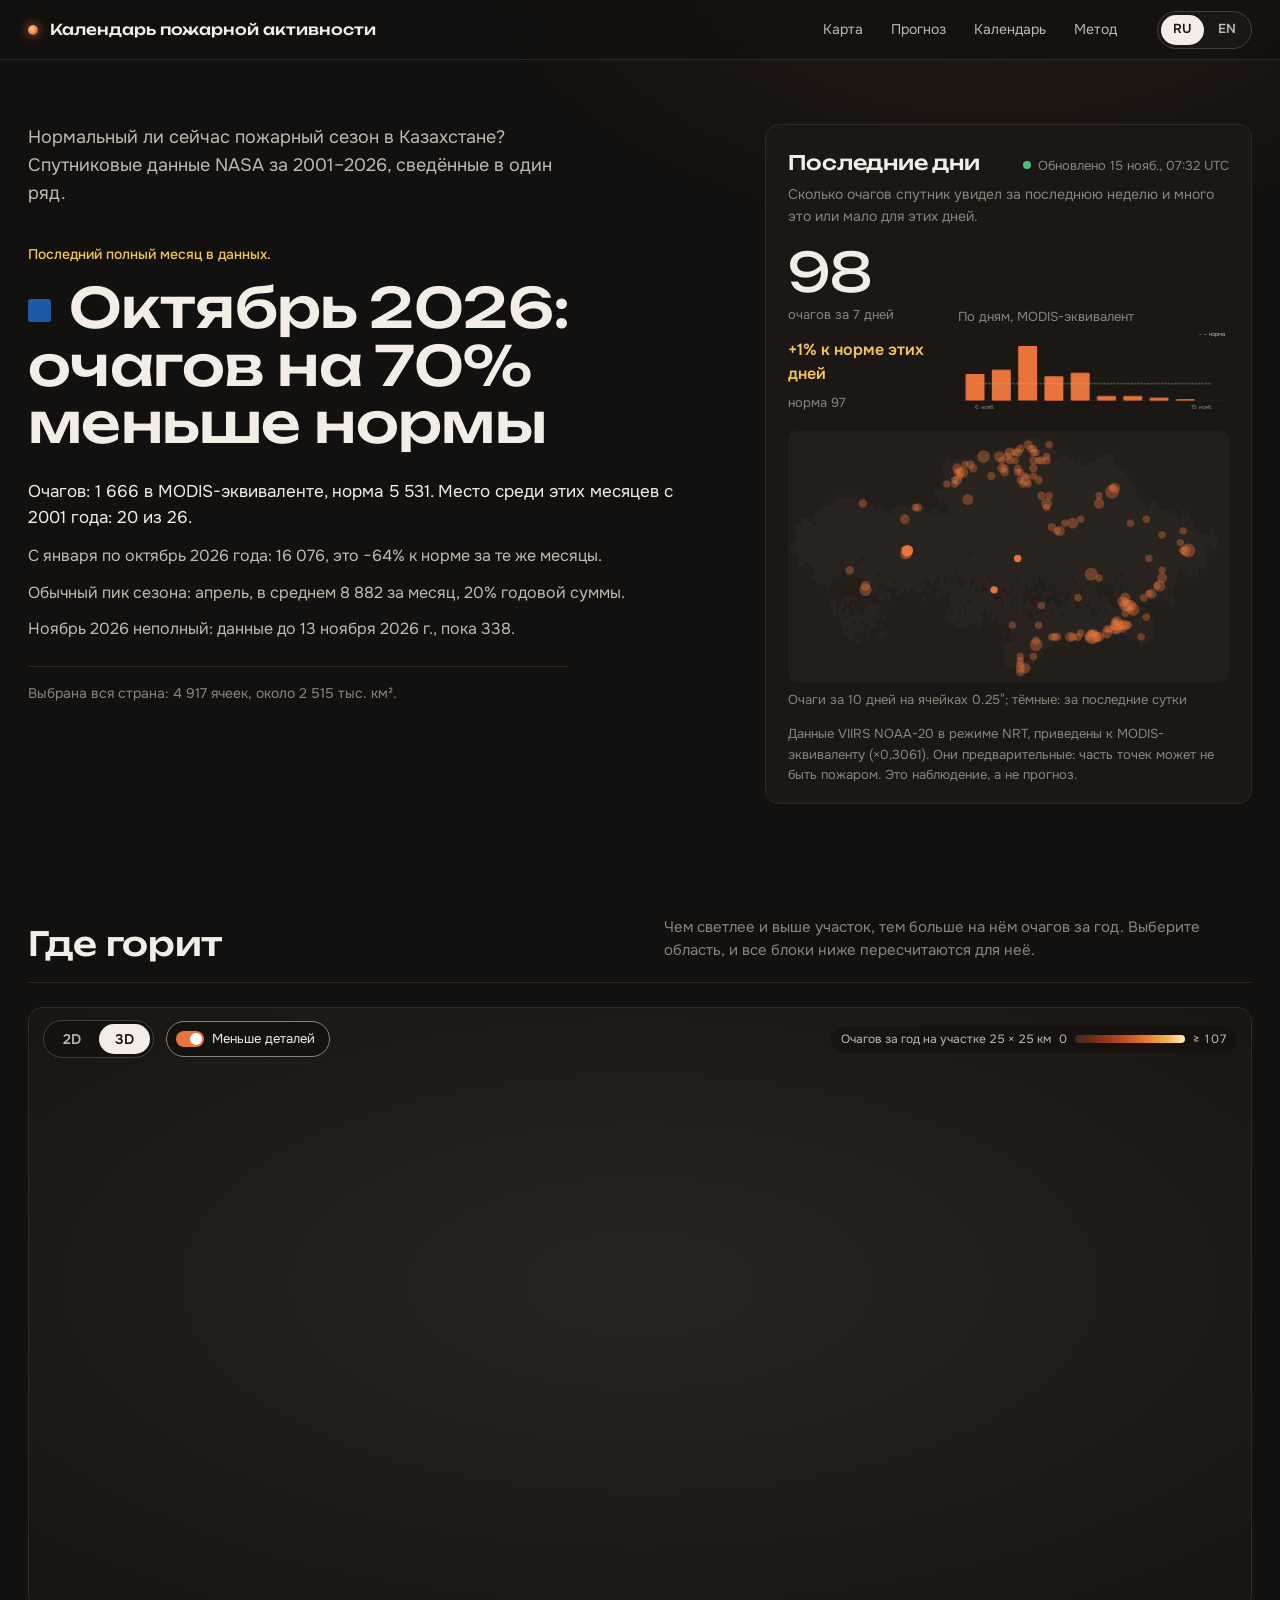
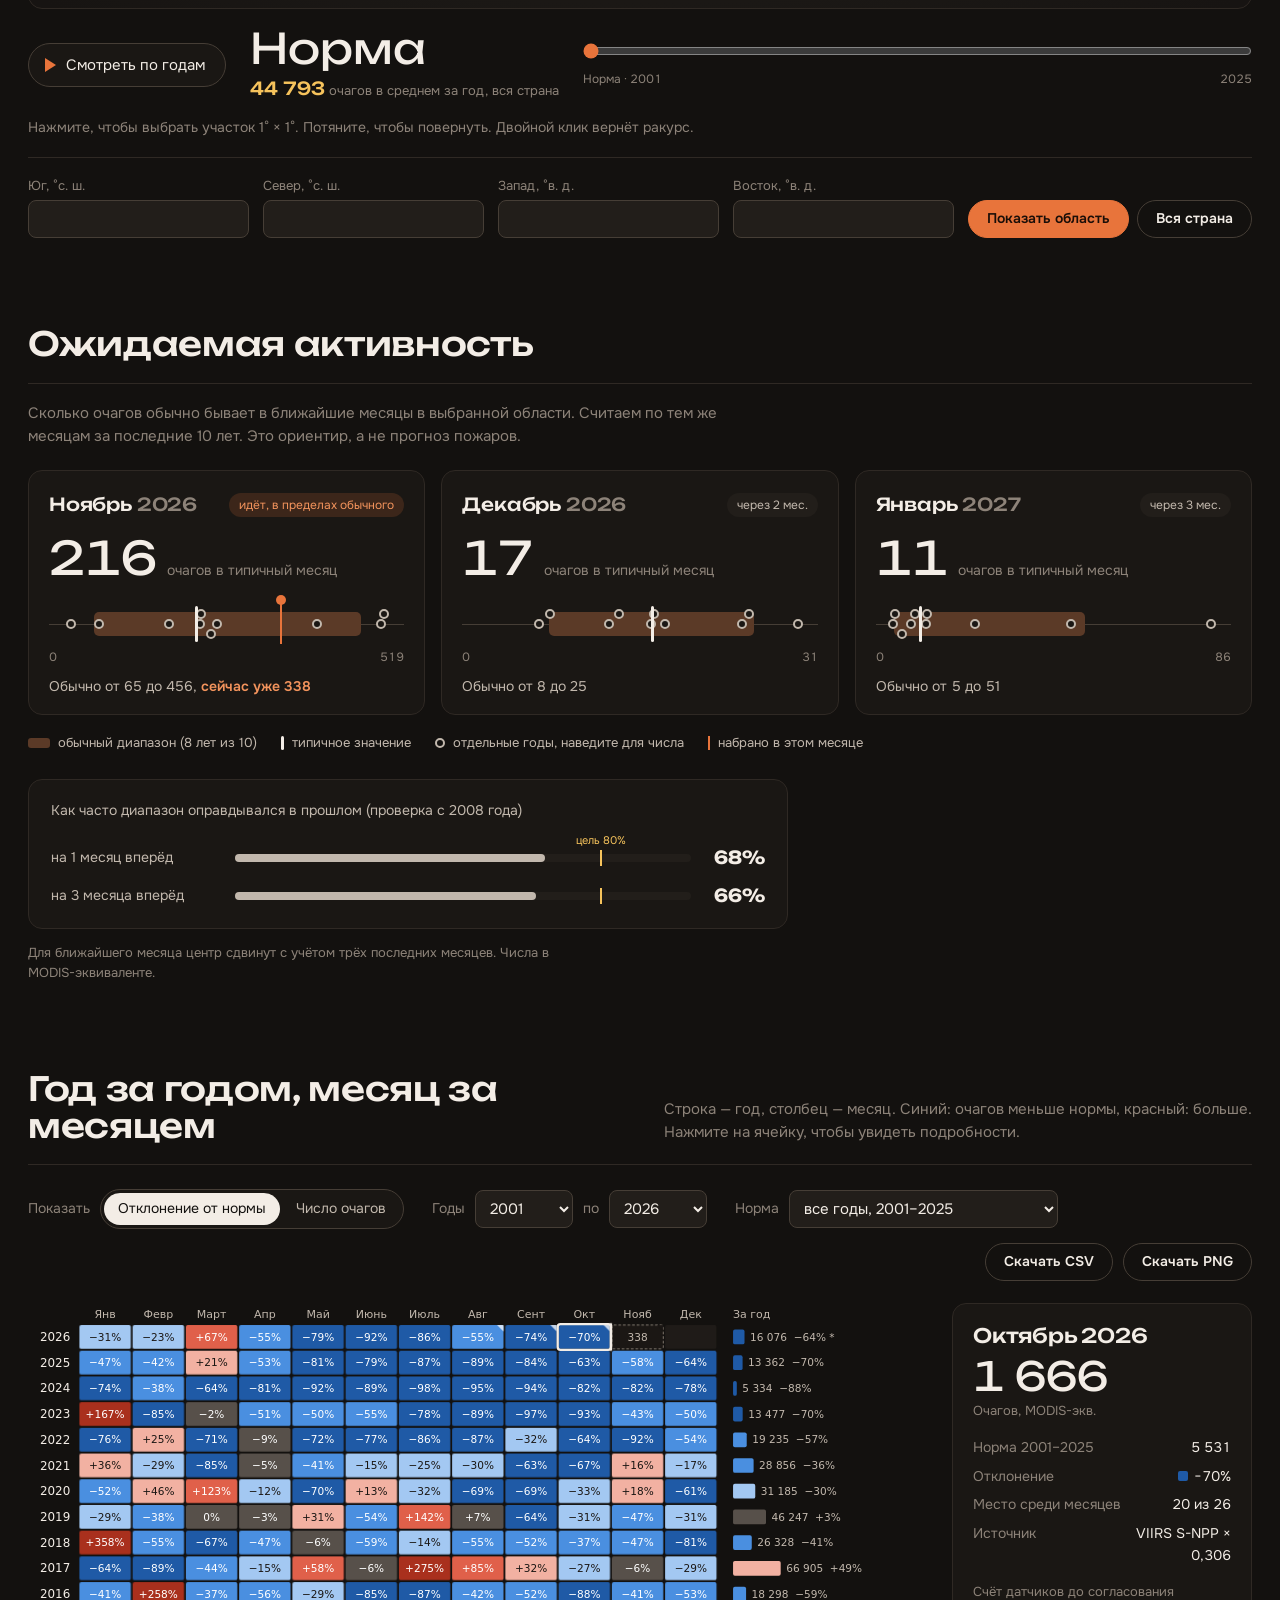
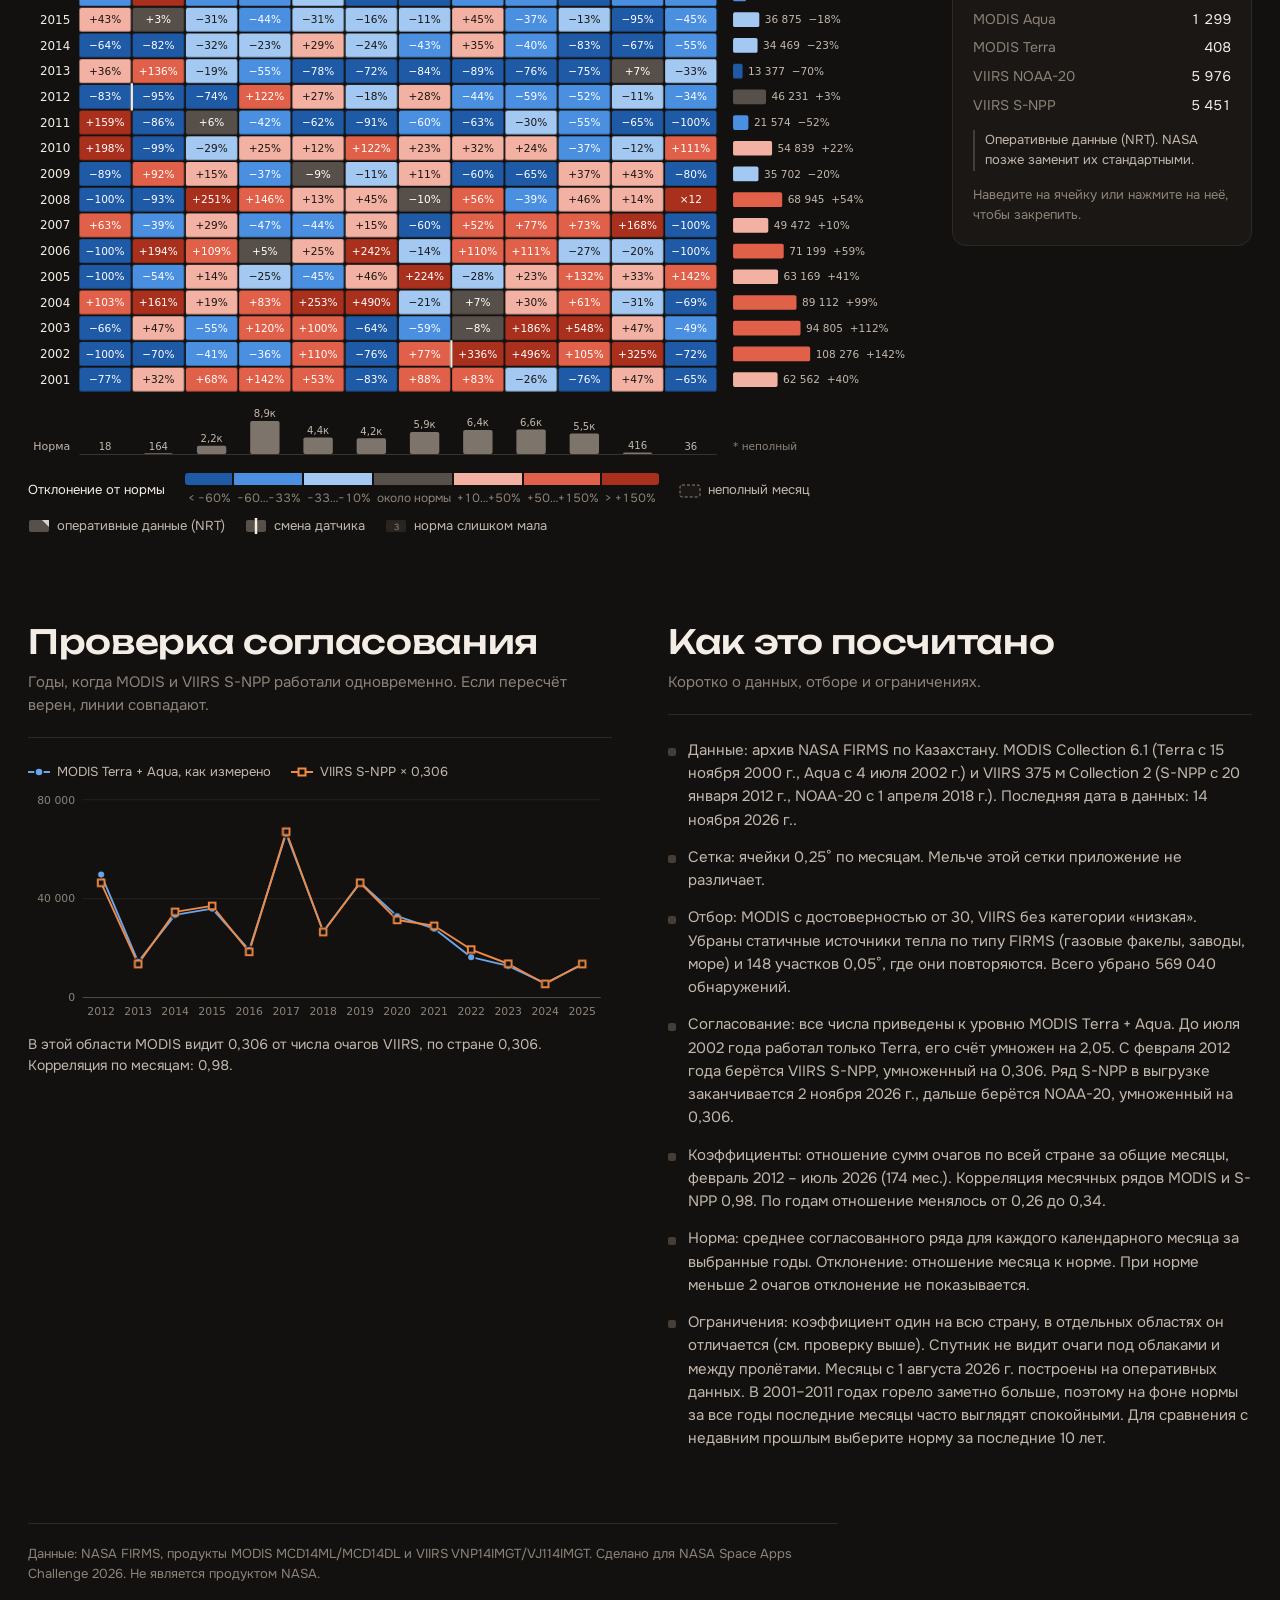
==== commit 6696cbac: "Полный редизайн: тёмная тема, новая раскладка и шрифты, ответ на главный вопрос на первом экране" ====
--- a/index.html
+++ b/index.html
@@ -3,60 +3,72 @@
 <head>
   <meta charset="utf-8">
   <meta name="viewport" content="width=device-width, initial-scale=1">
+  <meta name="color-scheme" content="dark">
+  <meta name="theme-color" content="#13110f">
   <title>Календарь пожарной активности: Казахстан</title>
+  <link rel="preconnect" href="https://fonts.googleapis.com">
+  <link rel="preconnect" href="https://fonts.gstatic.com" crossorigin>
+  <link rel="stylesheet" href="https://fonts.googleapis.com/css2?family=Onest:wght@400;500;600&family=Unbounded:wght@400;500;600&display=swap">
   <link rel="stylesheet" href="css/style.css">
 </head>
 <body>
-  <div class="wrap">
-    <header class="top">
-      <div>
-        <h1 data-i18n="title"></h1>
-        <p class="sub" id="subtitle"></p>
+  <header class="bar">
+    <div class="bar-in">
+      <a class="brand" href="#top"><span class="brand-dot" aria-hidden="true"></span><h1 data-i18n="title"></h1></a>
+      <nav class="nav" aria-label="Разделы">
+        <a href="#s-map" data-i18n="navMap"></a>
+        <a href="#predPanel" data-i18n="navPred"></a>
+        <a href="#s-cal" data-i18n="navCal"></a>
+        <a href="#s-method" data-i18n="navMethod"></a>
+      </nav>
+      <div class="seg lang" role="group" aria-label="Язык / Language">
+        <button type="button" data-lang="ru" aria-pressed="true">RU</button>
+        <button type="button" data-lang="en" aria-pressed="false">EN</button>
       </div>
-      <div class="seg" role="group" aria-label="Язык / Language">
-        <button type="button" data-lang="ru" aria-pressed="true">Русский</button>
-        <button type="button" data-lang="en" aria-pressed="false">English</button>
-      </div>
-    </header>
+    </div>
+  </header>
 
+  <div class="wrap" id="top">
     <p class="fatal" id="fatal" hidden></p>
 
     <main id="app">
-      <div class="row row-top">
-        <section class="panel map-panel" aria-labelledby="regionTitle">
-          <div class="panel-head">
-            <h2 id="regionTitle" data-i18n="regionTitle"></h2>
-            <p class="hint" data-i18n="regionHint"></p>
+      <section class="hero">
+        <div class="hero-main">
+          <p class="lead" id="subtitle"></p>
+          <section class="verdict" aria-live="polite">
+            <p class="where" id="vWhere"></p>
+            <p class="headline" id="vHead"></p>
+            <div class="facts" id="vFacts"></div>
+            <p class="region-info" id="regionInfo"></p>
+          </section>
+        </div>
+        <section class="panel now" id="livePanel" aria-labelledby="liveTitle" hidden></section>
+      </section>
+
+      <section class="panel map-panel sect" id="s-map" aria-labelledby="regionTitle">
+        <div class="sect-head">
+          <h2 id="regionTitle" data-i18n="regionTitle"></h2>
+          <p class="hint" data-i18n="regionHint"></p>
+        </div>
+        <div id="mapview"></div>
+        <div hidden><canvas id="map"></canvas><div id="mapLegend"></div></div>
+        <form class="bbox" id="bboxForm" novalidate>
+          <label><span data-i18n="south"></span><input id="bS" type="number" step="0.25" min="40" max="56" inputmode="decimal"></label>
+          <label><span data-i18n="north"></span><input id="bN" type="number" step="0.25" min="40" max="56" inputmode="decimal"></label>
+          <label><span data-i18n="west"></span><input id="bW" type="number" step="0.25" min="46" max="88" inputmode="decimal"></label>
+          <label><span data-i18n="east"></span><input id="bE" type="number" step="0.25" min="46" max="88" inputmode="decimal"></label>
+          <div class="bbox-actions">
+            <button type="submit" class="btn" data-i18n="apply"></button>
+            <button type="button" class="btn btn-quiet" id="resetBtn" data-i18n="reset"></button>
           </div>
-          <div id="mapview"></div>
-          <div hidden><canvas id="map"></canvas><div id="mapLegend"></div></div>
-          <form class="bbox" id="bboxForm" novalidate>
-            <label><span data-i18n="south"></span><input id="bS" type="number" step="0.25" min="40" max="56" inputmode="decimal"></label>
-            <label><span data-i18n="north"></span><input id="bN" type="number" step="0.25" min="40" max="56" inputmode="decimal"></label>
-            <label><span data-i18n="west"></span><input id="bW" type="number" step="0.25" min="46" max="88" inputmode="decimal"></label>
-            <label><span data-i18n="east"></span><input id="bE" type="number" step="0.25" min="46" max="88" inputmode="decimal"></label>
-            <div class="bbox-actions">
-              <button type="submit" class="btn" data-i18n="apply"></button>
-              <button type="button" class="btn btn-quiet" id="resetBtn" data-i18n="reset"></button>
-            </div>
-          </form>
-          <p class="error" id="bboxError" role="alert" hidden></p>
-        </section>
+        </form>
+        <p class="error" id="bboxError" role="alert" hidden></p>
+      </section>
 
-        <section class="verdict" aria-live="polite">
-          <p class="where" id="vWhere"></p>
-          <p class="headline" id="vHead"></p>
-          <div class="facts" id="vFacts"></div>
-          <p class="region-info" id="regionInfo"></p>
-        </section>
-      </div>
+      <section class="panel sect" id="predPanel" aria-labelledby="predTitle" hidden></section>
 
-      <section class="panel" id="livePanel" aria-labelledby="liveTitle" hidden></section>
-
-      <section class="panel" id="predPanel" aria-labelledby="predTitle" hidden></section>
-
-      <section class="panel" aria-labelledby="calTitle">
-        <div class="panel-head">
+      <section class="panel sect" id="s-cal" aria-labelledby="calTitle">
+        <div class="sect-head">
           <h2 id="calTitle" data-i18n="calTitle"></h2>
           <p class="hint" data-i18n="calHow"></p>
         </div>
@@ -79,12 +91,12 @@
             <select id="base"></select>
           </div>
           <div class="field field-end">
-            <button type="button" class="btn" id="csvBtn" data-i18n="csv"></button>
+            <button type="button" class="btn btn-quiet" id="csvBtn" data-i18n="csv"></button>
             <button type="button" class="btn btn-quiet" id="pngBtn" data-i18n="png"></button>
           </div>
         </div>
-        <div class="row row-cal">
-          <div>
+        <div class="cal-grid">
+          <div class="cal-main">
             <div class="cal-scroll">
               <div id="calendar" tabindex="0"></div>
             </div>
@@ -94,9 +106,9 @@
         </div>
       </section>
 
-      <div class="row row-bottom">
-        <section class="panel" aria-labelledby="valTitle">
-          <div class="panel-head">
+      <div class="split" id="s-method">
+        <section class="panel sect" aria-labelledby="valTitle">
+          <div class="sect-head">
             <h2 id="valTitle" data-i18n="valTitle"></h2>
             <p class="hint" data-i18n="valLead"></p>
           </div>
@@ -104,8 +116,8 @@
           <div id="valChart"></div>
           <p class="readout" id="valRead"></p>
         </section>
-        <section class="panel" aria-labelledby="methodTitle">
-          <div class="panel-head">
+        <section class="panel sect" aria-labelledby="methodTitle">
+          <div class="sect-head">
             <h2 id="methodTitle" data-i18n="methodTitle"></h2>
             <p class="hint" data-i18n="methodHow"></p>
           </div>
--- a/css/style.css
+++ b/css/style.css
@@ -1,264 +1,271 @@
-/* Календарь пожарной активности. Только системные шрифты: страница работает без сети.
-   Цвет: пепел и уголь в основе. Огненная шкала живёт в данных и в одном акценте для действий. */
+/* Календарь пожарной активности. Тёмная тема «ночная степь»: тёплый уголь, пепел, огонь только в данных.
+   Шрифты: Unbounded для заголовков и крупных чисел, Onest для текста (Google Fonts, есть запасные системные). */
 :root {
-  --page: #e9e5e0;
-  --surface: #f8f6f3;
-  --ink: #1c1917;
-  --ink-2: #4a443f;
-  --ink-3: #6b635c;
-  --line: #d8d1c9;
-  --field: #a39a91;
-  --accent: #b03d1a;
-  --accent-dark: #8f3014;
-  --accent-soft: #f3e2d8;
-  --danger: #a32a1c;
-  --band: #e6d9cb;
-  --coal: #171412;
-  --coal-2: #231e1b;
-  --coal-line: #40372f;
-  --on-coal: #f1ece6;
-  --on-coal-2: #a69c93;
+  color-scheme: dark;
+  --bg: #13110f;
+  --bg-2: #1a1714;
+  --bg-3: #221e1a;
+  --line: #2f2924;
+  --line-2: #463e36;
+  --ink: #f3ede6;
+  --ink-2: #c2b8ad;
+  --ink-3: #8d8379;
+  --ember: #e8743b;
+  --ember-hi: #f2935c;
+  --ember-ink: #1a0e08;
+  --accent: var(--ember);
   --glow: #f6c35c;
-  --radius: 8px;
+  --danger: #f08a75;
+  --band: #5b3a27;
+  --r-lg: 14px;
+  --r: 8px;
   --ease: cubic-bezier(.2,.8,.2,1);
   --spring: cubic-bezier(.3,1.4,.5,1);
-  --display: Bahnschrift, "DIN Alternate", "Roboto Condensed", "Arial Narrow", "Segoe UI", system-ui, sans-serif;
-  --body: "Segoe UI", system-ui, -apple-system, Roboto, "Helvetica Neue", Arial, sans-serif;
+  --display: "Unbounded", "Bahnschrift", "Segoe UI", system-ui, sans-serif;
+  --body: "Onest", "Segoe UI", system-ui, -apple-system, Roboto, Arial, sans-serif;
+  --bar-h: 60px;
 }
 
 * { box-sizing: border-box; }
 [hidden] { display: none !important; }
-html { -webkit-text-size-adjust: 100%; }
-body { margin: 0; background: var(--page); color: var(--ink); font: 15px/1.5 var(--body); }
-.wrap { max-width: 1400px; margin: 0 auto; padding: 24px 28px 44px; }
-
-h1, h2, h3, .headline { font-family: var(--display); font-weight: 600; margin: 0; }
-h1 { font-size: clamp(26px, 2.6vw, 36px); line-height: 1.1; letter-spacing: .005em; }
-h2 { font-size: 21px; line-height: 1.2; }
+html { -webkit-text-size-adjust: 100%; scroll-behavior: smooth; scroll-padding-top: calc(var(--bar-h) + 16px); }
+body { margin: 0; background: var(--bg); color: var(--ink); font: 16px/1.55 var(--body); }
+body::before { content: ""; position: fixed; inset: 0 0 auto 0; height: 70vh; pointer-events: none; z-index: -1;
+  background: radial-gradient(ellipse 60% 70% at 78% -10%, rgba(232,116,59,.10), transparent 70%); }
+h1, h2, h3, .headline { font-family: var(--display); font-weight: 500; margin: 0; letter-spacing: -.01em; }
 p { margin: 0; }
-
-.top { display: flex; justify-content: space-between; align-items: flex-end; gap: 16px 32px; flex-wrap: wrap; padding-bottom: 20px; }
-.sub { color: var(--ink-2); margin-top: 6px; max-width: 66ch; font-size: 16px; }
-.fatal { background: var(--surface); border-left: 4px solid var(--danger); padding: 16px 20px; margin-bottom: 16px; }
-
-/* Сетка страницы */
-.row { display: grid; gap: 20px; }
-.row-top { grid-template-columns: minmax(0, 8fr) minmax(0, 4fr); align-items: stretch; }
-.row-cal { grid-template-columns: minmax(0, 1fr) 290px; align-items: start; }
-.row-bottom { grid-template-columns: minmax(0, 1fr) minmax(0, 1fr); align-items: start; }
-main > * + * { margin-top: 20px; }
-
-.panel { background: var(--surface); border: 1px solid var(--line); border-radius: var(--radius); padding: 20px 22px 22px; min-width: 0; }
-.panel-head { display: flex; align-items: baseline; gap: 4px 20px; flex-wrap: wrap; margin-bottom: 14px; }
-.hint, .how { color: var(--ink-3); font-size: 14px; max-width: 80ch; }
-.how { margin: -8px 0 16px; }
-
-/* Поля, кнопки, переключатели */
-input[type="number"], select {
-  font: inherit; color: var(--ink); background: #fff;
-  border: 1px solid var(--field); border-radius: 5px; padding: 6px 8px; min-height: 36px; width: 100%;
-}
-select { width: auto; padding-right: 26px; }
+a { color: inherit; }
+:focus-visible { outline: 2px solid var(--glow); outline-offset: 3px; border-radius: 4px; }
+
+/* ---------- Верхняя панель ---------- */
+.bar { position: sticky; top: 0; z-index: 20; height: var(--bar-h); background: rgba(19,17,15,.86);
+  -webkit-backdrop-filter: blur(10px); backdrop-filter: blur(10px); border-bottom: 1px solid var(--line); }
+.bar-in { max-width: 1400px; height: 100%; margin: 0 auto; padding: 0 28px; display: flex; align-items: center; gap: 28px; }
+.brand { display: flex; align-items: center; gap: 12px; text-decoration: none; min-width: 0; }
+.brand h1 { font-size: 15px; font-weight: 500; letter-spacing: 0; white-space: nowrap; overflow: hidden; text-overflow: ellipsis; }
+.brand-dot { flex: none; width: 10px; height: 10px; border-radius: 50%; background: radial-gradient(circle at 40% 40%, #ffd08a, var(--ember) 60%, #a3341a);
+  box-shadow: 0 0 10px 2px rgba(232,116,59,.45); }
+.nav { display: flex; gap: 4px; margin-left: auto; }
+.nav a { text-decoration: none; color: var(--ink-2); font-size: 14px; padding: 6px 12px; border-radius: 999px; transition: color .2s, background .2s; }
+.nav a:hover { color: var(--ink); background: var(--bg-3); }
+.wrap { max-width: 1400px; margin: 0 auto; padding: 0 28px 48px; }
+.fatal { border-left: 3px solid var(--danger); padding: 16px 20px; margin-top: 24px; background: var(--bg-2); }
+
+/* ---------- Поля, кнопки, переключатели ---------- */
+.seg { display: inline-flex; padding: 3px; gap: 2px; border: 1px solid var(--line-2); border-radius: 999px; background: var(--bg-2); }
+.seg button { font: inherit; font-size: 14px; cursor: pointer; border: 0; border-radius: 999px; background: transparent; color: var(--ink-2);
+  padding: 5px 14px; min-height: 30px; transition: background .2s, color .2s; }
+.seg button:hover { color: var(--ink); }
+.seg button[aria-pressed="true"] { background: var(--ink); color: var(--bg); }
+.lang button { padding: 4px 12px; font-weight: 600; font-size: 13px; }
+.btn { font: inherit; font-size: 14px; font-weight: 600; cursor: pointer; min-height: 38px; padding: 7px 18px; white-space: nowrap;
+  color: var(--ember-ink); background: var(--ember); border: 1px solid var(--ember); border-radius: 999px;
+  transition: background .2s, border-color .2s, color .2s, transform .15s var(--spring); }
+.btn:hover { background: var(--ember-hi); border-color: var(--ember-hi); }
+.btn:active { transform: scale(.97); }
+.btn-quiet { color: var(--ink); background: transparent; border-color: var(--line-2); }
+.btn-quiet:hover { background: var(--bg-3); border-color: var(--ink-3); }
+input[type="number"], select { font: inherit; font-size: 15px; color: var(--ink); background: var(--bg-3);
+  border: 1px solid var(--line-2); border-radius: var(--r); padding: 6px 10px; min-height: 38px; width: 100%; }
+select { width: auto; padding-right: 28px; }
+input[type="number"]:hover, select:hover { border-color: var(--ink-3); }
 .error { color: var(--danger); font-size: 14px; margin-top: 8px; }
-.btn {
-  font: inherit; font-weight: 600; cursor: pointer; min-height: 36px; padding: 6px 14px;
-  color: #fff; background: var(--accent); border: 1px solid var(--accent); border-radius: 5px; white-space: nowrap;
-  transition: background .2s, transform .15s var(--spring);
-}
-.btn:hover { background: var(--accent-dark); border-color: var(--accent-dark); }
-.btn:active { transform: scale(.97); }
-.btn-quiet { color: var(--accent-dark); background: transparent; border-color: var(--field); }
-.btn-quiet:hover { background: var(--accent-soft); border-color: var(--accent); }
-.seg { display: inline-flex; border: 1px solid var(--field); border-radius: 5px; overflow: hidden; background: #fff; }
-.seg button { font: inherit; cursor: pointer; border: 0; background: transparent; color: var(--ink-2); padding: 6px 12px; min-height: 34px; transition: background .2s, color .2s; }
-.seg button + button { border-left: 1px solid var(--field); }
-.seg button[aria-pressed="true"] { background: var(--ink); color: #fff; }
-:focus-visible { outline: 2px solid var(--accent); outline-offset: 2px; }
-
-/* Главная карта: тёмная панель */
-.map-panel { background: var(--coal); border-color: var(--coal); color: var(--on-coal); padding: 20px 20px 18px; }
-.map-panel h2 { color: #fff; }
-.map-panel .hint { color: var(--on-coal-2); }
-.map-panel :focus-visible { outline-color: var(--glow); }
-.mv-stage { position: relative; border-radius: 6px; overflow: hidden; line-height: 0;
-  background: radial-gradient(ellipse 75% 70% at 50% 46%, #2b2521 0%, #1e1a17 70%, #1a1613 100%); }
+.hint { color: var(--ink-3); font-size: 15px; max-width: 60ch; }
+
+/* ---------- Первый экран: ответ на главный вопрос ---------- */
+.hero { display: grid; grid-template-columns: minmax(0, 7fr) minmax(0, 5fr); gap: 40px 56px; align-items: start; padding: 64px 0 24px; }
+.lead { font-size: 18px; color: var(--ink-2); max-width: 46ch; margin-bottom: 36px; }
+.verdict { min-width: 0; }
+.where { color: var(--glow); font-size: 14px; font-weight: 500; margin-bottom: 14px; }
+.headline { font-size: clamp(34px, 4.3vw, 62px); line-height: 1.04; text-wrap: balance; }
+.headline .chip { display: inline-block; width: .42em; height: .42em; border-radius: 3px; margin-right: .32em; vertical-align: .12em; }
+.facts { margin-top: 28px; display: grid; gap: 12px; max-width: 60ch; color: var(--ink-2); }
+.facts p:first-child { color: var(--ink); font-size: 17px; }
+.region-info { margin-top: 24px; padding-top: 16px; border-top: 1px solid var(--line); color: var(--ink-3); font-size: 14px; max-width: 60ch; }
+
+/* «Последние дни»: монитор справа на первом экране */
+.now { background: var(--bg-2); border: 1px solid var(--line); border-radius: var(--r-lg); padding: 22px 22px 18px; min-width: 0; }
+.now .panel-head { display: flex; align-items: baseline; justify-content: space-between; gap: 4px 16px; flex-wrap: wrap; margin-bottom: 6px; }
+.now .panel-head h2 { font-size: 20px; }
+.now .panel-head .hint { font-size: 13px; }
+.now .how { color: var(--ink-3); font-size: 14px; margin-bottom: 18px; }
+.live-grid { display: grid; grid-template-columns: 150px minmax(0, 1fr); gap: 18px 20px; align-items: end; }
+.live-num { font-family: var(--display); font-size: 54px; line-height: 1; color: var(--ink); font-variant-numeric: tabular-nums; }
+.live-lbl { color: var(--ink-3); font-size: 13px; margin-top: 6px; }
+.live-cmp { font-size: 16px; font-weight: 600; margin-top: 12px; color: var(--glow); }
+.live-cap { color: var(--ink-3); font-size: 13px; margin-bottom: 4px; }
+.live-map { grid-column: 1 / -1; position: relative; }
+.live-map canvas { display: block; width: 100%; border-radius: var(--r); background: var(--bg-3); }
+.live-map .hint { margin-top: 8px; font-size: 13px; }
+.live-note { margin-top: 14px; font-size: 13px; }
+.live-dot { display: inline-block; width: 8px; height: 8px; margin-right: 7px; border-radius: 50%; background: #48c27c; vertical-align: 1px; position: relative; }
+.ping-layer { position: absolute; left: 0; top: 0; pointer-events: none; }
+.ping-layer span { position: absolute; width: 10px; height: 10px; margin: -5px 0 0 -5px; border-radius: 50%; border: 2px solid rgba(246,195,92,.9); opacity: 0; }
+
+/* ---------- Разделы ---------- */
+.sect { margin-top: 88px; min-width: 0; }
+.sect-head, #predPanel > .panel-head { display: grid; grid-template-columns: minmax(0, 1fr) minmax(0, 1fr); gap: 10px 48px; align-items: end;
+  padding-bottom: 20px; margin-bottom: 24px; border-bottom: 1px solid var(--line); }
+.sect-head h2, #predPanel > .panel-head h2 { font-size: clamp(26px, 2.6vw, 38px); line-height: 1.1; }
+.sect-head .hint { justify-self: end; }
+
+/* ---------- Главная карта ---------- */
+.mv-stage { position: relative; border-radius: var(--r-lg); overflow: hidden; line-height: 0; border: 1px solid var(--line);
+  background: radial-gradient(ellipse 75% 70% at 50% 46%, #2a2420 0%, #1c1916 70%, #171412 100%); }
 .mv-cv { display: block; width: 100%; cursor: crosshair; touch-action: pan-y; }
 .mv-cv.v3 { cursor: grab; }
 .mv-cv.grabbing { cursor: grabbing; }
-.mv-bar { position: absolute; left: 12px; right: 12px; top: 10px; display: flex; align-items: center; gap: 8px 12px; flex-wrap: wrap; line-height: 1.4; pointer-events: none; }
+.mv-bar { position: absolute; left: 14px; right: 14px; top: 12px; display: flex; align-items: center; gap: 8px 12px; flex-wrap: wrap; line-height: 1.4; pointer-events: none; }
 .mv-bar > * { pointer-events: auto; }
-.mv-seg { border-color: var(--coal-line); background: rgba(23,20,18,.82); }
-.mv-seg button { color: var(--on-coal-2); min-height: 32px; padding: 4px 14px; font-weight: 600; }
-.mv-seg button + button { border-left-color: var(--coal-line); }
-.mv-seg button[aria-pressed="true"] { background: var(--on-coal); color: var(--coal); }
-.mv-lite { display: inline-flex; align-items: center; gap: 8px; min-height: 32px; padding: 4px 12px 4px 8px; font: inherit; font-size: 13px; cursor: pointer;
-  color: var(--on-coal-2); background: rgba(23,20,18,.82); border: 1px solid var(--coal-line); border-radius: 16px; transition: color .2s, border-color .2s; }
-.mv-lite:hover { color: var(--on-coal); }
-.mv-sw { position: relative; width: 28px; height: 16px; border-radius: 8px; background: var(--coal-line); transition: background .2s; }
-.mv-sw::after { content: ""; position: absolute; top: 2px; left: 2px; width: 12px; height: 12px; border-radius: 50%; background: var(--on-coal-2); transition: transform .2s var(--ease), background .2s; }
-.mv-lite[aria-pressed="true"] { color: var(--on-coal); border-color: var(--on-coal-2); }
-.mv-lite[aria-pressed="true"] .mv-sw { background: var(--accent); }
+.mv-seg { background: rgba(19,17,15,.85); }
+.mv-seg button { font-weight: 600; padding: 4px 16px; }
+.mv-lite { display: inline-flex; align-items: center; gap: 8px; min-height: 36px; padding: 4px 14px 4px 9px; font: inherit; font-size: 13px; cursor: pointer;
+  color: var(--ink-2); background: rgba(19,17,15,.85); border: 1px solid var(--line-2); border-radius: 999px; transition: color .2s, border-color .2s; }
+.mv-lite:hover { color: var(--ink); }
+.mv-sw { position: relative; width: 28px; height: 16px; border-radius: 8px; background: var(--line-2); transition: background .2s; }
+.mv-sw::after { content: ""; position: absolute; top: 2px; left: 2px; width: 12px; height: 12px; border-radius: 50%; background: var(--ink-3); transition: transform .2s var(--ease), background .2s; }
+.mv-lite[aria-pressed="true"] { color: var(--ink); border-color: var(--ink-3); }
+.mv-lite[aria-pressed="true"] .mv-sw { background: var(--ember); }
 .mv-lite[aria-pressed="true"] .mv-sw::after { transform: translateX(12px); background: #fff; }
-.mv-legend { margin-left: auto; display: flex; align-items: center; gap: 7px; font-size: 12px; color: var(--on-coal-2); pointer-events: none;
-  background: rgba(23,20,18,.6); padding: 4px 8px; border-radius: 4px; font-variant-numeric: tabular-nums; }
-.mv-lg-t { margin-right: 4px; }
-.mv-ramp { width: 96px; height: 8px; border-radius: 4px;
-  background: linear-gradient(90deg, #3e2c23, #6e2a17 15%, #b8431f 40%, #e8842c 68%, #f6c35c 88%, #fff0cf); }
-.mv-ctrl { display: flex; align-items: center; gap: 12px 20px; flex-wrap: wrap; margin-top: 14px; }
-.mv-play { flex: none; display: inline-flex; align-items: center; gap: 9px; min-height: 38px; padding: 0 16px 0 13px; border-radius: 19px; cursor: pointer;
-  border: 1px solid var(--coal-line); background: var(--coal-2); color: var(--on-coal); font: inherit; font-size: 14px;
-  transition: background .2s, border-color .2s, transform .15s var(--spring); }
-.mv-play:hover { border-color: var(--on-coal-2); }
+.mv-legend { margin-left: auto; display: flex; align-items: center; gap: 8px; font-size: 12px; color: var(--ink-2); pointer-events: none;
+  background: rgba(19,17,15,.7); padding: 5px 10px; border-radius: 999px; font-variant-numeric: tabular-nums; }
+.mv-ramp { width: 110px; height: 8px; border-radius: 4px; background: linear-gradient(90deg, #3e2c23, #6e2a17 15%, #b8431f 40%, #e8842c 68%, #f6c35c 88%, #fff0cf); }
+.mv-ctrl { display: flex; align-items: center; gap: 14px 24px; flex-wrap: wrap; margin-top: 18px; }
+.mv-play { flex: none; display: inline-flex; align-items: center; gap: 10px; min-height: 44px; padding: 0 20px 0 16px; border-radius: 999px; cursor: pointer;
+  border: 1px solid var(--line-2); background: var(--bg-2); color: var(--ink); font: inherit; font-size: 15px;
+  transition: border-color .2s, background .2s, transform .15s var(--spring); }
+.mv-play:hover { border-color: var(--ink-3); background: var(--bg-3); }
 .mv-play:active { transform: scale(.97); }
 .mv-ico { width: 12px; height: 12px; position: relative; flex: none; }
-.mv-play:not(.on) .mv-ico { width: 0; height: 0; border-left: 11px solid var(--glow); border-top: 7px solid transparent; border-bottom: 7px solid transparent; }
-.mv-play.on .mv-ico::before, .mv-play.on .mv-ico::after { content: ""; position: absolute; top: 0; bottom: 0; width: 4px; background: var(--glow); border-radius: 1px; }
+.mv-play:not(.on) .mv-ico { width: 0; height: 0; border-left: 11px solid var(--ember); border-top: 7px solid transparent; border-bottom: 7px solid transparent; }
+.mv-play.on .mv-ico::before, .mv-play.on .mv-ico::after { content: ""; position: absolute; top: 0; bottom: 0; width: 4px; background: var(--ember); border-radius: 1px; }
 .mv-play.on .mv-ico::before { left: 1px; }
 .mv-play.on .mv-ico::after { right: 1px; }
-.mv-now { display: flex; flex-direction: column; min-width: 200px; }
-.mv-y { font-family: var(--display); font-size: 40px; line-height: 1; color: #fff; font-variant-numeric: tabular-nums; }
-.mv-n { font-size: 13px; color: var(--on-coal-2); margin-top: 4px; }
-.mv-n b { font-family: var(--display); font-size: 19px; font-weight: 600; color: var(--glow); font-variant-numeric: tabular-nums; }
+.mv-now { display: flex; flex-direction: column; min-width: 230px; }
+.mv-y { font-family: var(--display); font-size: 42px; line-height: 1; color: var(--ink); font-variant-numeric: tabular-nums; }
+.mv-n { font-size: 13px; color: var(--ink-3); margin-top: 6px; }
+.mv-n b { font-family: var(--display); font-size: 18px; font-weight: 500; color: var(--glow); font-variant-numeric: tabular-nums; }
 .mv-n i { font-style: normal; }
 .mv-track { flex: 1; min-width: 220px; }
-.mv-range { width: 100%; accent-color: #e8842c; cursor: pointer; margin: 0; }
-.mv-ticks { display: flex; justify-content: space-between; font-size: 12px; color: var(--on-coal-2); margin-top: 2px; font-variant-numeric: tabular-nums; }
-.mv-tip { font-size: 13px; color: var(--on-coal-2); margin-top: 10px; }
-
-.bbox { display: grid; grid-template-columns: repeat(4, minmax(0, 1fr)) auto; gap: 10px 12px; align-items: end; margin-top: 14px; padding-top: 14px; border-top: 1px solid var(--coal-line); }
-.bbox label { display: flex; flex-direction: column; gap: 3px; font-size: 13px; color: var(--on-coal-2); }
+.mv-range { width: 100%; accent-color: var(--ember); cursor: pointer; margin: 0; }
+.mv-ticks { display: flex; justify-content: space-between; font-size: 12px; color: var(--ink-3); margin-top: 4px; font-variant-numeric: tabular-nums; }
+.mv-tip { font-size: 14px; color: var(--ink-3); margin-top: 14px; }
+.bbox { display: grid; grid-template-columns: repeat(4, minmax(0, 1fr)) auto; gap: 10px 14px; align-items: end; margin-top: 18px; padding-top: 18px; border-top: 1px solid var(--line); }
+.bbox label { display: flex; flex-direction: column; gap: 4px; font-size: 13px; color: var(--ink-3); }
 .bbox-actions { display: flex; gap: 8px; }
-.map-panel input[type="number"] { background: var(--coal-2); border-color: var(--coal-line); color: var(--on-coal); }
-.map-panel .btn-quiet { color: var(--on-coal); border-color: var(--coal-line); }
-.map-panel .btn-quiet:hover { background: var(--coal-2); border-color: var(--on-coal-2); }
-.map-panel .error { color: #f0a08f; }
-
-/* Вывод: что с последним месяцем */
-.verdict { display: flex; flex-direction: column; justify-content: center; padding: 8px 4px 8px 8px; min-width: 0; }
-.where { color: var(--ink-3); font-size: 14px; margin-bottom: 10px; }
-.headline { font-size: clamp(26px, 2.5vw, 38px); line-height: 1.1; text-wrap: balance; }
-.headline .chip { display: inline-block; width: .5em; height: .5em; border-radius: 2px; margin-right: .3em; vertical-align: .12em; }
-.facts { margin-top: 18px; display: grid; gap: 10px; max-width: 58ch; color: var(--ink-2); }
-.facts p:first-child { color: var(--ink); }
-.region-info { margin-top: 18px; padding-top: 14px; border-top: 1px solid var(--line); color: var(--ink-3); font-size: 14px; max-width: 58ch; }
-
-/* Легенды */
-.legend { display: flex; flex-wrap: wrap; align-items: center; gap: 6px 18px; margin-top: 10px; font-size: 13px; color: var(--ink-2); }
-.legend .lg-title { color: var(--ink); }
-.legend .scale { display: inline-flex; align-items: stretch; flex-wrap: wrap; row-gap: 6px; max-width: 100%; }
-.legend .step { display: inline-flex; flex-direction: column; align-items: center; min-width: 46px; }
-.legend .sw { display: block; width: 100%; height: 12px; border-right: 2px solid var(--surface); }
-.legend .step span { font-size: 12px; margin-top: 3px; font-variant-numeric: tabular-nums; white-space: nowrap; padding: 0 3px; }
-.legend .key { display: inline-flex; align-items: center; gap: 6px; }
-.legend .key svg { flex: none; }
-
-/* Последние дни */
-.live-grid { display: grid; grid-template-columns: 210px minmax(0, 1.3fr) minmax(0, 1fr); gap: 20px 28px; align-items: start; }
-.live-num { font-family: var(--display); font-size: 60px; line-height: 1; color: var(--ink); font-variant-numeric: tabular-nums; }
-.live-lbl { color: var(--ink-3); font-size: 14px; margin-top: 4px; }
-.live-cmp { font-size: 18px; font-weight: 600; margin-top: 12px; color: var(--ink); }
-.live-cap { color: var(--ink-2); font-size: 14px; margin-bottom: 4px; }
-.live-map { position: relative; }
-.live-map canvas { display: block; width: 100%; border: 1px solid var(--line); border-radius: 5px; background: #f3f0ec; }
-.live-map .hint { margin-top: 6px; }
-.live-note { margin-top: 14px; }
-.live-dot { display: inline-block; width: 8px; height: 8px; margin-right: 7px; border-radius: 50%; background: #2f8f55; vertical-align: 1px; position: relative; }
-.ping-layer { position: absolute; left: 0; top: 0; pointer-events: none; }
-.ping-layer span { position: absolute; width: 10px; height: 10px; margin: -5px 0 0 -5px; border-radius: 50%; border: 2px solid rgba(176,61,26,.85); opacity: 0; }
-
-/* Ожидаемая активность */
-.pred-lead { color: var(--ink-3); font-size: 14px; max-width: 80ch; margin: -8px 0 16px; }
+
+/* ---------- Ожидаемая активность ---------- */
+.pred-lead { color: var(--ink-3); font-size: 15px; max-width: 70ch; margin: -6px 0 22px; }
 .pred-cards { display: grid; grid-template-columns: repeat(3, minmax(0, 1fr)); gap: 16px; }
-.pc { position: relative; border: 1px solid var(--line); border-radius: 6px; padding: 16px 18px 14px; background: #fff; }
+.pc { position: relative; border: 1px solid var(--line); border-radius: var(--r-lg); padding: 20px 20px 16px; background: var(--bg-2); }
 .pc-top { display: flex; justify-content: space-between; align-items: center; gap: 8px; }
-.pc-month { font-family: var(--display); font-size: 20px; font-weight: 600; color: var(--ink); }
-.pc-month span { color: var(--ink-3); font-weight: 400; }
-.pc-chip { font-size: 12px; padding: 3px 9px; border-radius: 999px; background: #efeae4; color: var(--ink-2); white-space: nowrap; }
-.pc-chip.live { background: var(--accent-soft); color: var(--accent-dark); }
-.pc-chip.hi { background: var(--danger); color: #fff; }
-.pc-big { margin: 12px 0 10px; display: flex; align-items: baseline; gap: 10px; flex-wrap: wrap; }
-.pc-num { font-family: var(--display); font-size: 48px; line-height: 1; color: var(--ink); font-variant-numeric: tabular-nums; }
+.pc-month { font-size: 18px; color: var(--ink); }
+.pc-month span { color: var(--ink-3); }
+.pc-chip { font-size: 12px; padding: 3px 10px; border-radius: 999px; background: var(--bg-3); color: var(--ink-2); white-space: nowrap; }
+.pc-chip.live { background: rgba(232,116,59,.16); color: var(--ember-hi); }
+.pc-chip.hi { background: var(--ember); color: var(--ember-ink); }
+.pc-big { margin: 16px 0 12px; display: flex; align-items: baseline; gap: 10px; flex-wrap: wrap; }
+.pc-num { font-family: var(--display); font-size: 46px; line-height: 1; color: var(--ink); font-variant-numeric: tabular-nums; }
 .pc-unit { color: var(--ink-3); font-size: 14px; }
 .pc-plot { position: relative; height: 54px; margin-top: 4px; }
-.pc-axis { position: absolute; left: 0; right: 0; top: 30px; height: 1px; background: var(--line); }
-.pc-band { position: absolute; top: 18px; height: 24px; left: var(--lo); width: calc(var(--hi) - var(--lo));
-  background: var(--band); border-radius: 4px; transform-origin: var(--org) 50%;
-  transition: left .7s var(--ease), width .7s var(--ease), transform .9s var(--ease) calc(var(--ci) * 120ms); }
+.pc-axis { position: absolute; left: 0; right: 0; top: 30px; height: 1px; background: var(--line-2); }
+.pc-band { position: absolute; top: 18px; height: 24px; left: var(--lo); width: calc(var(--hi) - var(--lo)); background: var(--band); border-radius: 5px;
+  transform-origin: var(--org) 50%; transition: left .7s var(--ease), width .7s var(--ease), transform .9s var(--ease) calc(var(--ci) * 120ms); }
 .pc-dots { position: absolute; inset: 0; }
 .pc-dot { position: absolute; top: calc(25px + var(--lane, 0px)); width: 10px; height: 10px; margin-left: -5px; border-radius: 50%;
-  background: #fff; border: 2px solid var(--ink-2); cursor: default;
-  transition: left .7s var(--ease), top .4s ease,
-    opacity .35s ease calc(var(--ci) * 120ms + .3s + var(--k) * 45ms),
+  background: var(--bg-2); border: 2px solid var(--ink-2); cursor: default;
+  transition: left .7s var(--ease), top .4s ease, opacity .35s ease calc(var(--ci) * 120ms + .3s + var(--k) * 45ms),
     transform .5s var(--spring) calc(var(--ci) * 120ms + .3s + var(--k) * 45ms); }
-.pc-dot:hover { background: var(--ink-2); z-index: 3; }
-.pc-dot::after { content: attr(data-tip); position: absolute; bottom: 15px; left: 50%; transform: translateX(-50%);
-  background: var(--ink); color: #fff; font-size: 12px; padding: 2px 7px; border-radius: 3px; white-space: nowrap;
-  opacity: 0; pointer-events: none; transition: opacity .15s; }
+.pc-dot:hover { background: var(--ink); z-index: 3; }
+.pc-dot::after { content: attr(data-tip); position: absolute; bottom: 15px; left: 50%; transform: translateX(-50%); background: var(--ink); color: var(--bg);
+  font-size: 12px; padding: 2px 8px; border-radius: 4px; white-space: nowrap; opacity: 0; pointer-events: none; transition: opacity .15s; }
 .pc-dot:hover::after { opacity: 1; }
-.pc-mid { position: absolute; top: 12px; height: 36px; width: 3px; margin-left: -1.5px; left: var(--mid); z-index: 2;
-  background: var(--ink); border-radius: 2px; transition: left .7s var(--ease), opacity .4s ease calc(var(--ci) * 120ms + .45s); }
-.pc-now { position: absolute; top: 6px; height: 44px; width: 2px; margin-left: -1px; left: var(--now); z-index: 2; background: var(--accent);
+.pc-mid { position: absolute; top: 12px; height: 36px; width: 3px; margin-left: -1.5px; left: var(--mid); z-index: 2; background: var(--ink); border-radius: 2px;
+  transition: left .7s var(--ease), opacity .4s ease calc(var(--ci) * 120ms + .45s); }
+.pc-now { position: absolute; top: 6px; height: 44px; width: 2px; margin-left: -1px; left: var(--now); z-index: 2; background: var(--ember);
   transition: left 1s var(--ease) calc(var(--ci) * 120ms + .7s), opacity .3s ease calc(var(--ci) * 120ms + .7s); }
 .pc-now.off { display: none; }
-.pc-now i { position: absolute; top: -5px; left: 50%; width: 10px; height: 10px; margin-left: -5px; border-radius: 50%; background: var(--accent); }
+.pc-now i { position: absolute; top: -5px; left: 50%; width: 10px; height: 10px; margin-left: -5px; border-radius: 50%; background: var(--ember); }
 .pc-scale { display: flex; justify-content: space-between; font-size: 12px; color: var(--ink-3); font-variant-numeric: tabular-nums; }
-.pc-range { margin-top: 8px; font-size: 14px; color: var(--ink-2); }
-.pc-range b { color: var(--accent-dark); font-weight: 600; }
+.pc-range { margin-top: 10px; font-size: 14px; color: var(--ink-2); }
+.pc-range b { color: var(--ember-hi); font-weight: 600; }
 #predPanel:not(.is-in) .pc-band { transform: scaleX(0); }
 #predPanel:not(.is-in) .pc-mid { opacity: 0; }
 #predPanel:not(.is-in) .pc-dot { opacity: 0; transform: translateY(-14px); }
 #predPanel:not(.is-in) .pc-now { left: 0; opacity: 0; }
 #predPanel:not(.is-in) .pm-fill { width: 0; }
-.pred-legend { display: flex; flex-wrap: wrap; gap: 6px 22px; list-style: none; padding: 0; margin: 16px 0 0; font-size: 13px; color: var(--ink-2); }
+.pred-legend { display: flex; flex-wrap: wrap; gap: 8px 24px; list-style: none; padding: 0; margin: 18px 0 0; font-size: 13px; color: var(--ink-2); }
 .pred-legend li { display: flex; align-items: center; gap: 8px; }
 .lg { display: inline-block; flex: none; }
 .lg-band { width: 22px; height: 10px; background: var(--band); border-radius: 3px; }
 .lg-mid { width: 3px; height: 14px; background: var(--ink); border-radius: 2px; }
 .lg-dot { width: 10px; height: 10px; border: 2px solid var(--ink-2); border-radius: 50%; }
-.lg-now { width: 2px; height: 14px; background: var(--accent); }
-.pred-acc { margin-top: 18px; padding-top: 14px; border-top: 1px solid var(--line); }
-.pred-acc-t { font-size: 14px; color: var(--ink-2); margin-bottom: 20px; }
-.pm { display: grid; grid-template-columns: 160px minmax(0, 1fr) 52px; align-items: center; gap: 14px; font-size: 14px; margin-top: 10px; }
-.pm-track { position: relative; height: 8px; background: #ece7e1; border-radius: 4px; }
+.lg-now { width: 2px; height: 14px; background: var(--ember); }
+.pred-acc { margin-top: 26px; padding: 20px 22px 18px; border-radius: var(--r-lg); background: var(--bg-2); border: 1px solid var(--line); max-width: 760px; }
+.pred-acc-t { font-size: 14px; color: var(--ink-2); margin-bottom: 22px; }
+.pm { display: grid; grid-template-columns: 170px minmax(0, 1fr) 60px; align-items: center; gap: 14px; font-size: 14px; color: var(--ink-2); margin-top: 10px; }
+.pm-track { position: relative; height: 8px; background: var(--bg-3); border-radius: 4px; }
 .pm-fill { position: absolute; left: 0; top: 0; bottom: 0; width: var(--p); background: var(--ink-2); border-radius: 4px; transition: width 1.1s var(--ease) .5s; }
-.pm-goal { position: absolute; top: -4px; bottom: -4px; left: 80%; width: 2px; background: var(--ink); }
-.pm-goal::after { content: attr(data-l); position: absolute; top: -17px; left: 50%; transform: translateX(-50%); font-size: 11px; color: var(--ink-3); white-space: nowrap; }
+.pm-goal { position: absolute; top: -4px; bottom: -4px; left: 80%; width: 2px; background: var(--glow); }
+.pm-goal::after { content: attr(data-l); position: absolute; top: -18px; left: 50%; transform: translateX(-50%); font-size: 11px; color: var(--glow); white-space: nowrap; }
 .pm + .pm .pm-goal::after { content: none; }
-.pm-val { font-family: var(--display); font-size: 20px; text-align: right; font-variant-numeric: tabular-nums; }
-.pred-note { margin-top: 12px; }
-
-/* Календарь */
-.toolbar { display: flex; flex-wrap: wrap; gap: 12px 24px; align-items: center; margin-bottom: 16px; }
-.field { display: inline-flex; align-items: center; gap: 8px; flex-wrap: wrap; }
-.field-label { font-size: 14px; color: var(--ink-2); }
+.pm-val { font-family: var(--display); font-size: 18px; text-align: right; color: var(--ink); font-variant-numeric: tabular-nums; }
+.pred-note { margin-top: 14px; font-size: 13px; }
+
+/* ---------- Календарь ---------- */
+.toolbar { display: flex; flex-wrap: wrap; gap: 14px 28px; align-items: center; margin-bottom: 22px; }
+.field { display: inline-flex; align-items: center; gap: 10px; flex-wrap: wrap; }
+.field-label { font-size: 14px; color: var(--ink-3); }
 .field-end { margin-left: auto; }
+.cal-grid { display: grid; grid-template-columns: minmax(0, 1fr) 300px; gap: 28px; align-items: start; }
+.cal-main { min-width: 0; }
 .cal-scroll { overflow-x: auto; }
-#calendar { min-width: 760px; border-radius: 4px; }
+#calendar { min-width: 760px; }
 #calendar svg { display: block; width: 100%; height: auto; }
 #calendar .cell { cursor: pointer; transition: filter .15s; }
-#calendar .cell:hover { filter: brightness(1.08) saturate(1.1); }
-.detail { border-left: 1px solid var(--line); padding-left: 20px; position: sticky; top: 16px; min-height: 280px; }
-.detail h3 { font-size: 22px; line-height: 1.15; margin: 0 0 4px; }
-.detail .big { font-family: var(--display); font-weight: 600; font-size: 38px; line-height: 1.1; font-variant-numeric: tabular-nums; }
-.detail .big-label { color: var(--ink-3); font-size: 13px; margin-bottom: 12px; }
-.detail dl { margin: 0; display: grid; grid-template-columns: auto 1fr; gap: 6px 12px; font-size: 14px; }
+#calendar .cell:hover { filter: brightness(1.12) saturate(1.1); }
+.detail { position: sticky; top: calc(var(--bar-h) + 20px); background: var(--bg-2); border: 1px solid var(--line); border-radius: var(--r-lg); padding: 20px; min-height: 300px; }
+.detail h3 { font-size: 20px; line-height: 1.15; margin: 0 0 8px; }
+.detail .big { font-family: var(--display); font-size: 40px; line-height: 1.05; font-variant-numeric: tabular-nums; }
+.detail .big-label { color: var(--ink-3); font-size: 13px; margin: 4px 0 16px; }
+.detail dl { margin: 0; display: grid; grid-template-columns: auto 1fr; gap: 7px 12px; font-size: 14px; }
 .detail dt { color: var(--ink-3); }
 .detail dd { margin: 0; text-align: right; font-variant-numeric: tabular-nums; }
-.detail .raw-title { margin: 14px 0 6px; font-size: 13px; color: var(--ink-3); }
-.detail .note { margin-top: 12px; font-size: 13px; color: var(--ink-2); padding-left: 10px; border-left: 3px solid var(--line); }
+.detail .raw-title { margin: 16px 0 6px; font-size: 13px; color: var(--ink-3); }
+.detail .note { margin-top: 14px; font-size: 13px; color: var(--ink-2); padding-left: 10px; border-left: 2px solid var(--line-2); }
 .detail .tip { margin-top: 14px; font-size: 13px; color: var(--ink-3); }
 
-/* Проверка и метод */
+/* Легенды */
+.legend { display: flex; flex-wrap: wrap; align-items: center; gap: 8px 20px; margin-top: 14px; font-size: 13px; color: var(--ink-2); }
+.legend .lg-title { color: var(--ink); }
+.legend .scale { display: inline-flex; align-items: stretch; flex-wrap: wrap; row-gap: 6px; max-width: 100%; }
+.legend .step { display: inline-flex; flex-direction: column; align-items: center; min-width: 48px; }
+.legend .sw { display: block; width: 100%; height: 12px; border-right: 2px solid var(--bg); }
+.legend .step:first-child .sw { border-radius: 3px 0 0 3px; }
+.legend .step:last-child .sw { border-radius: 0 3px 3px 0; border-right: 0; }
+.legend .step span { font-size: 12px; margin-top: 4px; font-variant-numeric: tabular-nums; white-space: nowrap; padding: 0 3px; color: var(--ink-3); }
+.legend .key { display: inline-flex; align-items: center; gap: 7px; }
+.legend .key svg { flex: none; }
+
+/* ---------- Проверка и метод ---------- */
+.split { display: grid; grid-template-columns: minmax(0, 1fr) minmax(0, 1fr); gap: 0 56px; align-items: start; }
+.split .sect-head { grid-template-columns: 1fr; }
+.split .sect-head .hint { justify-self: start; }
+#valChart { margin-top: 6px; }
 #valChart svg { display: block; width: 100%; height: auto; }
-.readout { margin-top: 8px; font-size: 14px; color: var(--ink-2); min-height: 3em; font-variant-numeric: tabular-nums; }
-.method { margin: 0; padding-left: 18px; display: grid; gap: 10px; color: var(--ink-2); max-width: 75ch; }
-.credit { margin-top: 24px; color: var(--ink-3); font-size: 13px; max-width: 90ch; }
+.readout { margin-top: 10px; font-size: 14px; color: var(--ink-2); min-height: 3em; font-variant-numeric: tabular-nums; }
+.method { margin: 0; padding: 0; list-style: none; display: grid; gap: 14px; color: var(--ink-2); font-size: 15px; counter-reset: m; }
+.method li { position: relative; padding-left: 20px; }
+.method li::before { content: ""; position: absolute; left: 0; top: .62em; width: 8px; height: 8px; border-radius: 2px; background: var(--line-2); }
+.credit { margin-top: 72px; padding-top: 20px; border-top: 1px solid var(--line); color: var(--ink-3); font-size: 13px; max-width: 90ch; }
 
 /* ---------- Анимации: один раз при появлении ---------- */
-.anim main .panel:not(#predPanel):not(.map-panel), .anim main .verdict { transition: opacity .5s ease, transform .6s var(--ease); }
-.anim main .panel:not(#predPanel):not(.map-panel):not(.is-in), .anim main .verdict:not(.is-in) { opacity: 0; transform: translateY(18px); }
-.anim .verdict.is-in.a-run #vHead { animation: a-rise .5s var(--ease) both; }
-.anim .verdict.is-in.a-run #vFacts p { animation: a-rise .5s var(--ease) var(--d, 0ms) both; }
+.anim main .sect:not(#predPanel):not(.map-panel), .anim .now, .anim .verdict { transition: opacity .6s ease, transform .7s var(--ease); }
+.anim main .sect:not(#predPanel):not(.map-panel):not(.is-in), .anim .now:not(.is-in) { opacity: 0; transform: translateY(22px); }
+.anim .lead { animation: a-rise .7s var(--ease) both; }
+.anim .verdict.is-in.a-run .where { animation: a-rise .5s var(--ease) .05s both; }
+.anim .verdict.is-in.a-run #vHead { animation: a-rise .7s var(--ease) .12s both; }
+.anim .verdict.is-in.a-run #vFacts p { animation: a-rise .5s var(--ease) calc(var(--d, 0ms) + 200ms) both; }
 .anim #calendar .a-cell { transform-box: fill-box; transform-origin: center; }
 .anim .panel.is-in #calendar.a-run .a-cell { animation: a-cell .4s var(--ease) var(--d, 0ms) both; }
 .anim .panel.is-in #calendar.a-run .a-fade { animation: a-fade .3s ease var(--d, 0ms) both; }
@@ -274,7 +281,7 @@
 .anim .a-pop { transform-box: fill-box; transform-origin: center; }
 .anim .is-in .a-run .a-pop { animation: a-pop .4s var(--spring) var(--d, 0ms) both; }
 .anim .panel:not(.is-in) .a-pop { opacity: 0; }
-@keyframes a-rise { from { opacity: 0; transform: translateY(12px); } to { opacity: 1; transform: none; } }
+@keyframes a-rise { from { opacity: 0; transform: translateY(14px); } to { opacity: 1; transform: none; } }
 @keyframes a-fade { from { opacity: 0; } to { opacity: 1; } }
 @keyframes a-cell { from { opacity: 0; transform: scale(.55); } to { opacity: 1; transform: scale(1); } }
 @keyframes a-gy { from { transform: scaleY(0); } to { transform: scaleY(1); } }
@@ -282,6 +289,7 @@
 @keyframes a-pop { from { opacity: 0; transform: scale(0); } to { opacity: 1; transform: scale(1); } }
 
 /* ---------- Постоянное движение: только «живое» ---------- */
+.anim .brand-dot { animation: a-ember 3s ease-in-out infinite; }
 .anim .live-dot::after { content: ""; position: absolute; inset: 0; border-radius: 50%; background: inherit; animation: a-ring 2s ease-out infinite; }
 .anim .ping-layer span { animation: a-ping 2.6s ease-out infinite; }
 .anim #livePanel .a-today { animation: a-breathe 2.4s ease-in-out infinite; }
@@ -289,42 +297,55 @@
 .anim #calendar .a-cell[stroke-dasharray] { animation: a-ants 1.2s linear infinite; }
 .anim .panel.is-in #calendar.a-run .a-cell[stroke-dasharray] { animation: a-cell .4s var(--ease) var(--d, 0ms) both, a-ants 1.2s linear infinite; }
 #calendar .a-latest { fill: none; stroke: none; }
-.anim #calendar .a-latest { stroke: var(--ink); stroke-width: 2; transform-box: fill-box; transform-origin: center; animation: a-latest 2.6s ease-out 1.4s infinite both; }
-.anim #predPanel.is-in .pc-now i::after { content: ""; position: absolute; inset: 0; border-radius: 50%; background: var(--accent); animation: a-ring 2.2s ease-out 2s infinite; }
+.anim #calendar .a-latest { stroke: var(--glow); stroke-width: 2; transform-box: fill-box; transform-origin: center; animation: a-latest 2.6s ease-out 1.4s infinite both; }
+.anim #predPanel.is-in .pc-now i::after { content: ""; position: absolute; inset: 0; border-radius: 50%; background: var(--ember); animation: a-ring 2.2s ease-out 2s infinite; }
+@keyframes a-ember { 0%, 100% { box-shadow: 0 0 10px 2px rgba(232,116,59,.45); } 50% { box-shadow: 0 0 16px 5px rgba(232,116,59,.25); } }
 @keyframes a-ring { from { transform: scale(1); opacity: .6; } to { transform: scale(3); opacity: 0; } }
 @keyframes a-ping { from { transform: scale(.6); opacity: .9; } to { transform: scale(3); opacity: 0; } }
 @keyframes a-breathe { 0%, 100% { opacity: 1; } 50% { opacity: .35; } }
 @keyframes a-ants { to { stroke-dashoffset: -10; } }
-@keyframes a-latest { 0% { transform: scale(1); stroke-opacity: .8; } 70% { stroke-opacity: 0; } 100% { transform: scale(1.4); stroke-opacity: 0; } }
+@keyframes a-latest { 0% { transform: scale(1); stroke-opacity: .9; } 70% { stroke-opacity: 0; } 100% { transform: scale(1.4); stroke-opacity: 0; } }
 
 /* Режим «Меньше деталей»: без постоянного движения */
+.lite .brand-dot { animation: none !important; }
 .lite .live-dot::after, .lite .ping-layer, .lite #calendar .a-latest, .lite .pc-now i::after { display: none; }
 .lite #livePanel .a-today { animation: none !important; opacity: .45; }
 .lite #calendar .a-cell[stroke-dasharray] { animation: none !important; opacity: 1; }
 
-@media (max-width: 1080px) {
-  .row-top, .row-cal, .row-bottom { grid-template-columns: minmax(0, 1fr); }
-  .verdict { padding: 4px 0; }
-  .detail { border-left: 0; border-top: 1px solid var(--line); padding: 16px 0 0; position: static; min-height: 0; }
+/* ---------- Адаптивность ---------- */
+@media (max-width: 1100px) {
+  .hero { grid-template-columns: minmax(0, 1fr); padding-top: 44px; }
+  .cal-grid, .split { grid-template-columns: minmax(0, 1fr); }
+  .split > .sect + .sect { margin-top: 72px; }
+  .detail { position: static; min-height: 0; }
   .field-end { margin-left: 0; }
-  .live-grid { grid-template-columns: 1fr; }
-  .pred-cards { grid-template-columns: 1fr; }
-  .live-num { font-size: 48px; }
+  .pred-cards { grid-template-columns: minmax(0, 1fr); }
 }
-@media (max-width: 620px) {
-  .wrap { padding: 16px 12px 32px; }
-  .panel { padding: 16px 14px 18px; }
-  .map-panel { padding: 16px 12px 14px; }
+@media (max-width: 760px) {
+  :root { --bar-h: 56px; }
+  .bar-in { padding: 0 14px; gap: 12px; }
+  .nav { display: none; }
+  .brand { margin-right: auto; }
+  .brand h1 { font-size: 13px; }
+  .wrap { padding: 0 14px 36px; }
+  .hero { padding-top: 32px; gap: 32px; }
+  .lead { font-size: 16px; margin-bottom: 24px; }
+  .sect { margin-top: 64px; }
+  .sect-head, #predPanel > .panel-head { grid-template-columns: minmax(0, 1fr); }
+  .sect-head .hint { justify-self: start; }
   .bbox { grid-template-columns: repeat(2, minmax(0, 1fr)); }
   .bbox-actions { grid-column: 1 / -1; }
-  .mv-lg-t { display: none; }
-  .mv-ramp { width: 60px; }
+  .live-grid { grid-template-columns: minmax(0, 1fr); }
+  .live-num { font-size: 46px; }
+  .mv-legend span:first-child { display: none; }
+  .mv-ramp { width: 64px; }
   .mv-y { font-size: 32px; }
   .mv-now { min-width: 0; flex: 1; }
   .mv-track { flex-basis: 100%; }
-  .pm { grid-template-columns: 110px minmax(0, 1fr) 48px; }
-  .sub { font-size: 15px; }
+  .pm { grid-template-columns: 120px minmax(0, 1fr) 52px; }
+  .pc-num { font-size: 40px; }
 }
 @media (prefers-reduced-motion: reduce) {
+  html { scroll-behavior: auto; }
   *, *::before, *::after { animation: none !important; transition: none !important; }
 }
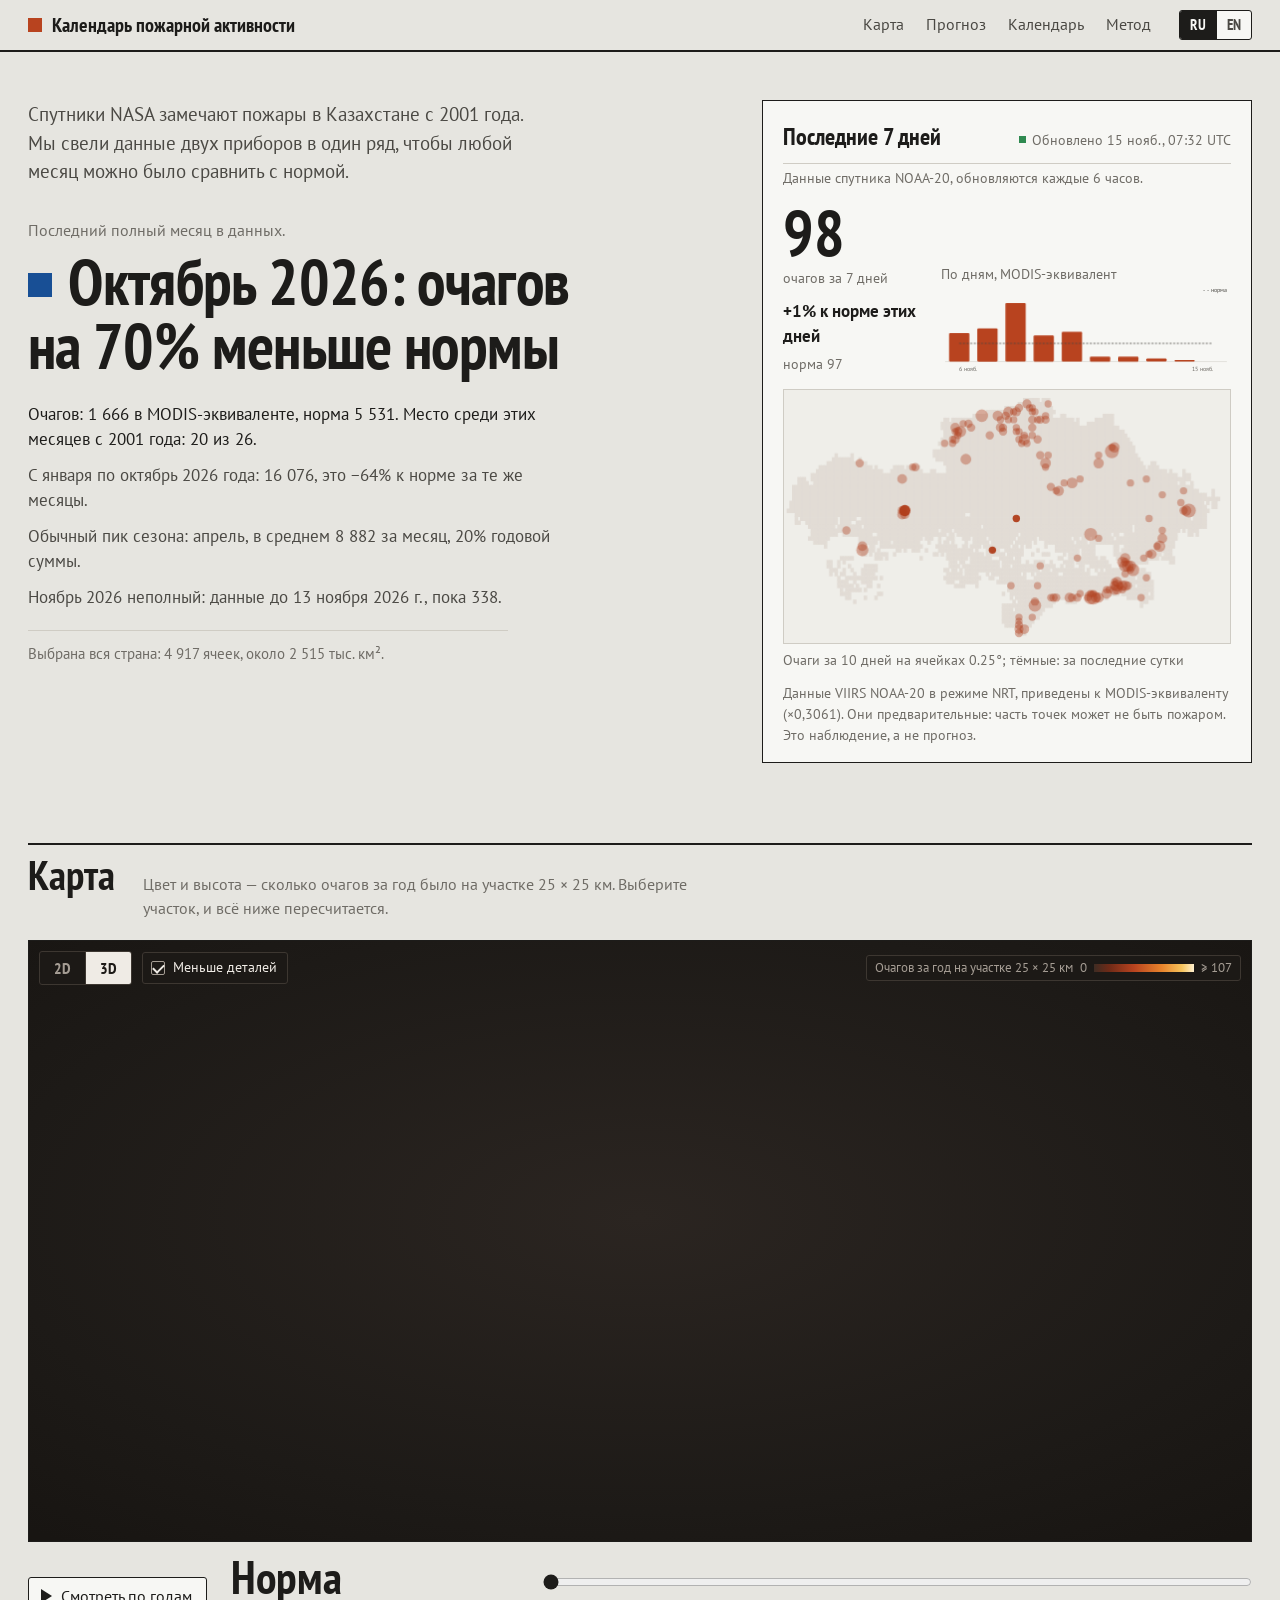
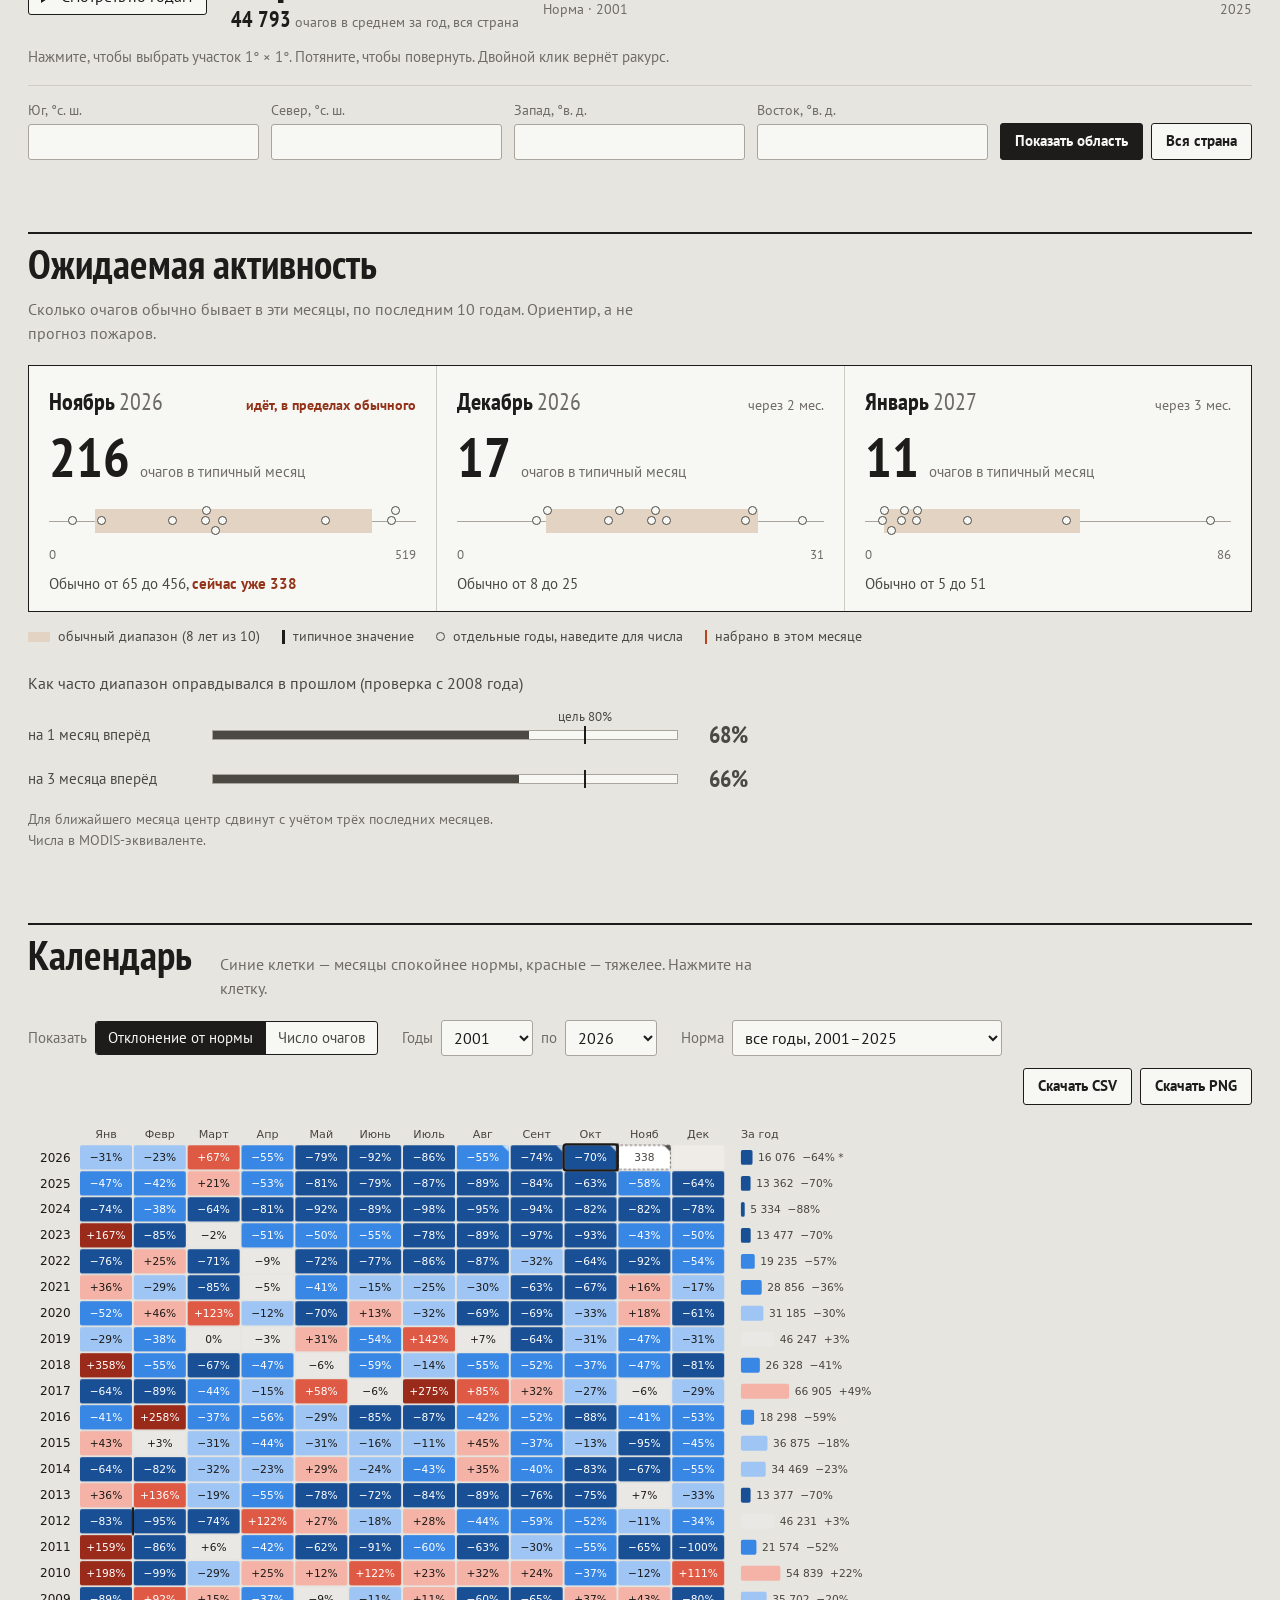
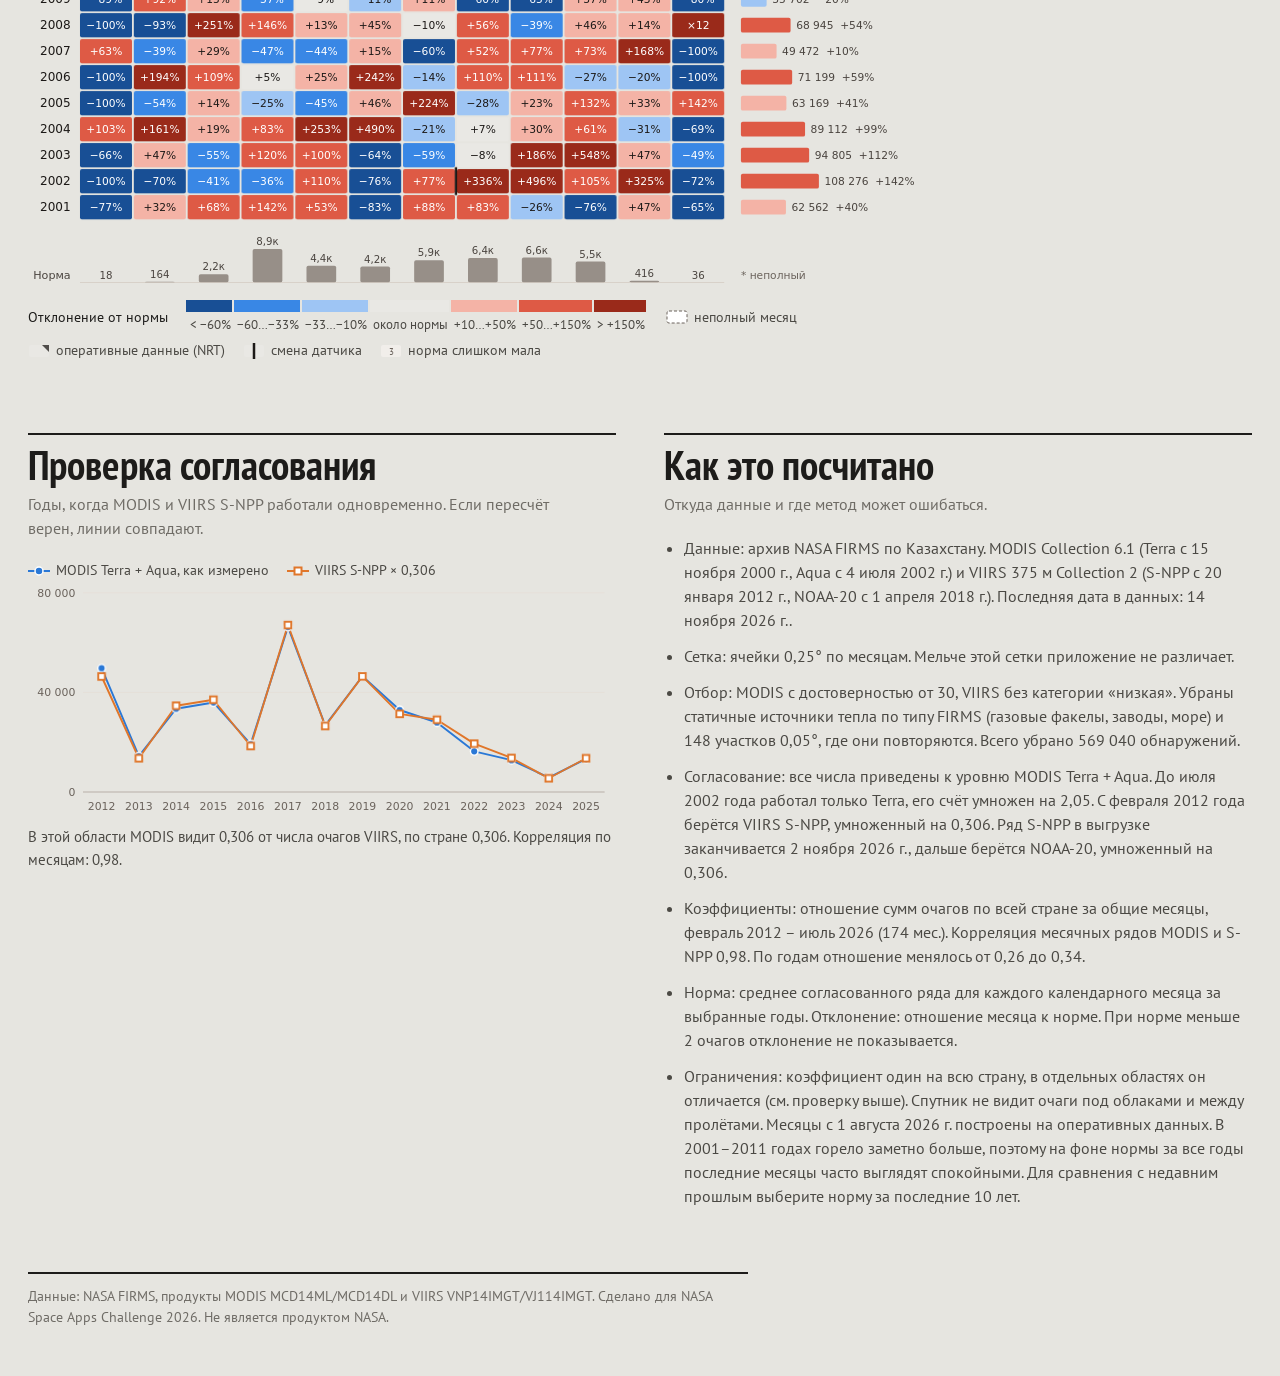
==== commit 80f3720e: "Оформление как у картографического издания: светлая бумага, PT Sans, карта-вставка, простые тексты" ====
--- a/index.html
+++ b/index.html
@@ -3,18 +3,17 @@
 <head>
   <meta charset="utf-8">
   <meta name="viewport" content="width=device-width, initial-scale=1">
-  <meta name="color-scheme" content="dark">
-  <meta name="theme-color" content="#13110f">
+  <meta name="theme-color" content="#e6e5e0">
   <title>Календарь пожарной активности: Казахстан</title>
   <link rel="preconnect" href="https://fonts.googleapis.com">
   <link rel="preconnect" href="https://fonts.gstatic.com" crossorigin>
-  <link rel="stylesheet" href="https://fonts.googleapis.com/css2?family=Onest:wght@400;500;600&family=Unbounded:wght@400;500;600&display=swap">
+  <link rel="stylesheet" href="https://fonts.googleapis.com/css2?family=PT+Sans:ital,wght@0,400;0,700;1,400&family=PT+Sans+Narrow:wght@400;700&display=swap">
   <link rel="stylesheet" href="css/style.css">
 </head>
 <body>
   <header class="bar">
     <div class="bar-in">
-      <a class="brand" href="#top"><span class="brand-dot" aria-hidden="true"></span><h1 data-i18n="title"></h1></a>
+      <a class="brand" href="#top"><span class="brand-mark" aria-hidden="true"></span><h1 data-i18n="title"></h1></a>
       <nav class="nav" aria-label="Разделы">
         <a href="#s-map" data-i18n="navMap"></a>
         <a href="#predPanel" data-i18n="navPred"></a>
--- a/css/style.css
+++ b/css/style.css
@@ -1,349 +1,308 @@
-/* Календарь пожарной активности. Тёмная тема «ночная степь»: тёплый уголь, пепел, огонь только в данных.
-   Шрифты: Unbounded для заголовков и крупных чисел, Onest для текста (Google Fonts, есть запасные системные). */
+/* Календарь пожарной активности. Оформление как у картографического издания:
+   серая бумага, чёрная печать, огненная шкала только в данных, карта — тёмная вставка-снимок.
+   Шрифты PT Sans и PT Sans Narrow (ParaType), запасные — системные. */
 :root {
-  color-scheme: dark;
-  --bg: #13110f;
-  --bg-2: #1a1714;
-  --bg-3: #221e1a;
-  --line: #2f2924;
-  --line-2: #463e36;
-  --ink: #f3ede6;
-  --ink-2: #c2b8ad;
-  --ink-3: #8d8379;
-  --ember: #e8743b;
-  --ember-hi: #f2935c;
-  --ember-ink: #1a0e08;
-  --accent: var(--ember);
-  --glow: #f6c35c;
-  --danger: #f08a75;
-  --band: #5b3a27;
-  --r-lg: 14px;
-  --r: 8px;
+  --paper: #e6e5e0;
+  --sheet: #f7f7f4;
+  --ink: #1d1c1a;
+  --ink-2: #4b4944;
+  --ink-3: #6f6c66;
+  --line: #cfccc4;
+  --line-2: #a9a59c;
+  --accent: #b8431f;
+  --accent-dark: #93341a;
+  --danger: #a32a1c;
+  --band: #e3d3c2;
+  --plate: #1c1916;
+  --plate-2: #26221e;
+  --plate-line: #3d3731;
+  --on-plate: #efebe5;
+  --on-plate-2: #a59d94;
+  --r: 3px;
   --ease: cubic-bezier(.2,.8,.2,1);
-  --spring: cubic-bezier(.3,1.4,.5,1);
-  --display: "Unbounded", "Bahnschrift", "Segoe UI", system-ui, sans-serif;
-  --body: "Onest", "Segoe UI", system-ui, -apple-system, Roboto, Arial, sans-serif;
-  --bar-h: 60px;
+  --narrow: "PT Sans Narrow", "Arial Narrow", "Roboto Condensed", "Segoe UI", sans-serif;
+  --body: "PT Sans", "Segoe UI", system-ui, -apple-system, Roboto, Arial, sans-serif;
+  --bar-h: 52px;
 }
 
 * { box-sizing: border-box; }
 [hidden] { display: none !important; }
 html { -webkit-text-size-adjust: 100%; scroll-behavior: smooth; scroll-padding-top: calc(var(--bar-h) + 16px); }
-body { margin: 0; background: var(--bg); color: var(--ink); font: 16px/1.55 var(--body); }
-body::before { content: ""; position: fixed; inset: 0 0 auto 0; height: 70vh; pointer-events: none; z-index: -1;
-  background: radial-gradient(ellipse 60% 70% at 78% -10%, rgba(232,116,59,.10), transparent 70%); }
-h1, h2, h3, .headline { font-family: var(--display); font-weight: 500; margin: 0; letter-spacing: -.01em; }
+body { margin: 0; background: var(--paper); color: var(--ink); font: 17px/1.5 var(--body); }
+h1, h2, h3, .headline { font-family: var(--narrow); font-weight: 700; margin: 0; }
 p { margin: 0; }
 a { color: inherit; }
-:focus-visible { outline: 2px solid var(--glow); outline-offset: 3px; border-radius: 4px; }
-
-/* ---------- Верхняя панель ---------- */
-.bar { position: sticky; top: 0; z-index: 20; height: var(--bar-h); background: rgba(19,17,15,.86);
-  -webkit-backdrop-filter: blur(10px); backdrop-filter: blur(10px); border-bottom: 1px solid var(--line); }
-.bar-in { max-width: 1400px; height: 100%; margin: 0 auto; padding: 0 28px; display: flex; align-items: center; gap: 28px; }
-.brand { display: flex; align-items: center; gap: 12px; text-decoration: none; min-width: 0; }
-.brand h1 { font-size: 15px; font-weight: 500; letter-spacing: 0; white-space: nowrap; overflow: hidden; text-overflow: ellipsis; }
-.brand-dot { flex: none; width: 10px; height: 10px; border-radius: 50%; background: radial-gradient(circle at 40% 40%, #ffd08a, var(--ember) 60%, #a3341a);
-  box-shadow: 0 0 10px 2px rgba(232,116,59,.45); }
-.nav { display: flex; gap: 4px; margin-left: auto; }
-.nav a { text-decoration: none; color: var(--ink-2); font-size: 14px; padding: 6px 12px; border-radius: 999px; transition: color .2s, background .2s; }
-.nav a:hover { color: var(--ink); background: var(--bg-3); }
-.wrap { max-width: 1400px; margin: 0 auto; padding: 0 28px 48px; }
-.fatal { border-left: 3px solid var(--danger); padding: 16px 20px; margin-top: 24px; background: var(--bg-2); }
-
-/* ---------- Поля, кнопки, переключатели ---------- */
-.seg { display: inline-flex; padding: 3px; gap: 2px; border: 1px solid var(--line-2); border-radius: 999px; background: var(--bg-2); }
-.seg button { font: inherit; font-size: 14px; cursor: pointer; border: 0; border-radius: 999px; background: transparent; color: var(--ink-2);
-  padding: 5px 14px; min-height: 30px; transition: background .2s, color .2s; }
-.seg button:hover { color: var(--ink); }
-.seg button[aria-pressed="true"] { background: var(--ink); color: var(--bg); }
-.lang button { padding: 4px 12px; font-weight: 600; font-size: 13px; }
-.btn { font: inherit; font-size: 14px; font-weight: 600; cursor: pointer; min-height: 38px; padding: 7px 18px; white-space: nowrap;
-  color: var(--ember-ink); background: var(--ember); border: 1px solid var(--ember); border-radius: 999px;
-  transition: background .2s, border-color .2s, color .2s, transform .15s var(--spring); }
-.btn:hover { background: var(--ember-hi); border-color: var(--ember-hi); }
-.btn:active { transform: scale(.97); }
-.btn-quiet { color: var(--ink); background: transparent; border-color: var(--line-2); }
-.btn-quiet:hover { background: var(--bg-3); border-color: var(--ink-3); }
-input[type="number"], select { font: inherit; font-size: 15px; color: var(--ink); background: var(--bg-3);
-  border: 1px solid var(--line-2); border-radius: var(--r); padding: 6px 10px; min-height: 38px; width: 100%; }
-select { width: auto; padding-right: 28px; }
-input[type="number"]:hover, select:hover { border-color: var(--ink-3); }
-.error { color: var(--danger); font-size: 14px; margin-top: 8px; }
-.hint { color: var(--ink-3); font-size: 15px; max-width: 60ch; }
-
-/* ---------- Первый экран: ответ на главный вопрос ---------- */
-.hero { display: grid; grid-template-columns: minmax(0, 7fr) minmax(0, 5fr); gap: 40px 56px; align-items: start; padding: 64px 0 24px; }
-.lead { font-size: 18px; color: var(--ink-2); max-width: 46ch; margin-bottom: 36px; }
+:focus-visible { outline: 2px solid var(--ink); outline-offset: 2px; }
+
+/* ---------- Шапка ---------- */
+.bar { position: sticky; top: 0; z-index: 20; height: var(--bar-h); background: var(--paper); border-bottom: 2px solid var(--ink); }
+.bar-in { max-width: 1360px; height: 100%; margin: 0 auto; padding: 0 28px; display: flex; align-items: center; gap: 28px; }
+.brand { display: flex; align-items: center; gap: 10px; text-decoration: none; min-width: 0; }
+.brand h1 { font-size: 20px; white-space: nowrap; overflow: hidden; text-overflow: ellipsis; }
+.brand-mark { flex: none; width: 14px; height: 14px; background: var(--accent); }
+.nav { display: flex; gap: 22px; margin-left: auto; }
+.nav a { text-decoration: none; color: var(--ink-2); font-size: 16px; padding: 4px 0; border-bottom: 2px solid transparent; }
+.nav a:hover { color: var(--ink); border-bottom-color: var(--ink); }
+.wrap { max-width: 1360px; margin: 0 auto; padding: 0 28px 48px; }
+.fatal { border-left: 3px solid var(--danger); padding: 16px 20px; margin-top: 24px; background: var(--sheet); }
+
+/* ---------- Поля и кнопки ---------- */
+.seg { display: inline-flex; border: 1px solid var(--ink); border-radius: var(--r); overflow: hidden; background: var(--sheet); }
+.seg button { font: inherit; font-size: 15px; cursor: pointer; border: 0; background: transparent; color: var(--ink-2); padding: 4px 12px; min-height: 32px; }
+.seg button + button { border-left: 1px solid var(--ink); }
+.seg button:hover { color: var(--ink); background: #ecebe6; }
+.seg button[aria-pressed="true"] { background: var(--ink); color: var(--sheet); }
+.lang button { font-family: var(--narrow); font-weight: 700; padding: 3px 10px; min-height: 28px; }
+.btn { font: inherit; font-size: 15px; font-weight: 700; cursor: pointer; min-height: 36px; padding: 6px 14px; white-space: nowrap;
+  color: var(--sheet); background: var(--ink); border: 1px solid var(--ink); border-radius: var(--r); }
+.btn:hover { background: #3a3834; }
+.btn-quiet { color: var(--ink); background: var(--sheet); }
+.btn-quiet:hover { background: #ecebe6; }
+input[type="number"], select { font: inherit; font-size: 16px; color: var(--ink); background: var(--sheet);
+  border: 1px solid var(--line-2); border-radius: var(--r); padding: 5px 8px; min-height: 36px; width: 100%; }
+select { width: auto; padding-right: 26px; }
+input[type="number"]:hover, select:hover { border-color: var(--ink); }
+.error { color: var(--danger); font-size: 15px; margin-top: 8px; }
+.hint { color: var(--ink-3); font-size: 16px; max-width: 62ch; }
+
+/* ---------- Первый экран ---------- */
+.hero { display: grid; grid-template-columns: minmax(0, 7fr) minmax(0, 5fr); gap: 32px 48px; align-items: start; padding: 48px 0 8px; }
+.lead { font-size: 19px; color: var(--ink-2); max-width: 52ch; margin-bottom: 32px; }
 .verdict { min-width: 0; }
-.where { color: var(--glow); font-size: 14px; font-weight: 500; margin-bottom: 14px; }
-.headline { font-size: clamp(34px, 4.3vw, 62px); line-height: 1.04; text-wrap: balance; }
-.headline .chip { display: inline-block; width: .42em; height: .42em; border-radius: 3px; margin-right: .32em; vertical-align: .12em; }
-.facts { margin-top: 28px; display: grid; gap: 12px; max-width: 60ch; color: var(--ink-2); }
-.facts p:first-child { color: var(--ink); font-size: 17px; }
-.region-info { margin-top: 24px; padding-top: 16px; border-top: 1px solid var(--line); color: var(--ink-3); font-size: 14px; max-width: 60ch; }
-
-/* «Последние дни»: монитор справа на первом экране */
-.now { background: var(--bg-2); border: 1px solid var(--line); border-radius: var(--r-lg); padding: 22px 22px 18px; min-width: 0; }
-.now .panel-head { display: flex; align-items: baseline; justify-content: space-between; gap: 4px 16px; flex-wrap: wrap; margin-bottom: 6px; }
-.now .panel-head h2 { font-size: 20px; }
-.now .panel-head .hint { font-size: 13px; }
-.now .how { color: var(--ink-3); font-size: 14px; margin-bottom: 18px; }
-.live-grid { display: grid; grid-template-columns: 150px minmax(0, 1fr); gap: 18px 20px; align-items: end; }
-.live-num { font-family: var(--display); font-size: 54px; line-height: 1; color: var(--ink); font-variant-numeric: tabular-nums; }
-.live-lbl { color: var(--ink-3); font-size: 13px; margin-top: 6px; }
-.live-cmp { font-size: 16px; font-weight: 600; margin-top: 12px; color: var(--glow); }
-.live-cap { color: var(--ink-3); font-size: 13px; margin-bottom: 4px; }
+.where { color: var(--ink-3); font-size: 16px; margin-bottom: 8px; }
+.headline { font-size: clamp(40px, 5vw, 72px); line-height: 1; letter-spacing: -.01em; text-wrap: balance; }
+.headline .chip { display: inline-block; width: .38em; height: .38em; margin-right: .25em; vertical-align: .12em; }
+.facts { margin-top: 24px; display: grid; gap: 10px; max-width: 60ch; color: var(--ink-2); }
+.facts p:first-child { color: var(--ink); }
+.region-info { margin-top: 20px; padding-top: 12px; border-top: 1px solid var(--line); color: var(--ink-3); font-size: 15px; max-width: 60ch; }
+
+/* «Последние 7 дней» */
+.now { background: var(--sheet); border: 1px solid var(--ink); padding: 18px 20px 16px; min-width: 0; }
+.now .panel-head { display: flex; align-items: baseline; justify-content: space-between; gap: 2px 16px; flex-wrap: wrap;
+  padding-bottom: 8px; margin-bottom: 4px; border-bottom: 1px solid var(--line); }
+.now .panel-head h2 { font-size: 24px; }
+.now .panel-head .hint { font-size: 14px; }
+.now .how { color: var(--ink-3); font-size: 14px; margin-bottom: 14px; }
+.live-grid { display: grid; grid-template-columns: 140px minmax(0, 1fr); gap: 14px 18px; align-items: end; }
+.live-num { font-family: var(--narrow); font-weight: 700; font-size: 64px; line-height: .95; font-variant-numeric: tabular-nums; }
+.live-lbl { color: var(--ink-3); font-size: 14px; margin-top: 4px; }
+.live-cmp { font-size: 17px; font-weight: 700; margin-top: 10px; }
+.live-cap { color: var(--ink-3); font-size: 14px; margin-bottom: 2px; }
 .live-map { grid-column: 1 / -1; position: relative; }
-.live-map canvas { display: block; width: 100%; border-radius: var(--r); background: var(--bg-3); }
-.live-map .hint { margin-top: 8px; font-size: 13px; }
-.live-note { margin-top: 14px; font-size: 13px; }
-.live-dot { display: inline-block; width: 8px; height: 8px; margin-right: 7px; border-radius: 50%; background: #48c27c; vertical-align: 1px; position: relative; }
+.live-map canvas { display: block; width: 100%; border: 1px solid var(--line); background: #efeee9; }
+.live-map .hint { margin-top: 6px; font-size: 14px; }
+.live-note { margin-top: 12px; font-size: 14px; }
+.live-dot { display: inline-block; width: 7px; height: 7px; margin-right: 6px; background: #2f8a50; vertical-align: 2px; position: relative; }
 .ping-layer { position: absolute; left: 0; top: 0; pointer-events: none; }
-.ping-layer span { position: absolute; width: 10px; height: 10px; margin: -5px 0 0 -5px; border-radius: 50%; border: 2px solid rgba(246,195,92,.9); opacity: 0; }
+.ping-layer span { position: absolute; width: 10px; height: 10px; margin: -5px 0 0 -5px; border-radius: 50%; border: 2px solid rgba(184,67,31,.85); opacity: 0; }
 
 /* ---------- Разделы ---------- */
-.sect { margin-top: 88px; min-width: 0; }
-.sect-head, #predPanel > .panel-head { display: grid; grid-template-columns: minmax(0, 1fr) minmax(0, 1fr); gap: 10px 48px; align-items: end;
-  padding-bottom: 20px; margin-bottom: 24px; border-bottom: 1px solid var(--line); }
-.sect-head h2, #predPanel > .panel-head h2 { font-size: clamp(26px, 2.6vw, 38px); line-height: 1.1; }
-.sect-head .hint { justify-self: end; }
-
-/* ---------- Главная карта ---------- */
-.mv-stage { position: relative; border-radius: var(--r-lg); overflow: hidden; line-height: 0; border: 1px solid var(--line);
-  background: radial-gradient(ellipse 75% 70% at 50% 46%, #2a2420 0%, #1c1916 70%, #171412 100%); }
+.sect { margin-top: 72px; min-width: 0; }
+.sect-head, #predPanel > .panel-head { display: flex; align-items: baseline; gap: 6px 28px; flex-wrap: wrap;
+  border-top: 2px solid var(--ink); padding-top: 10px; margin-bottom: 20px; }
+.sect-head h2, #predPanel > .panel-head h2 { font-size: clamp(32px, 3.2vw, 44px); line-height: 1; }
+
+/* ---------- Карта: тёмная вставка ---------- */
+.mv-stage { position: relative; overflow: hidden; line-height: 0; border: 1px solid var(--ink);
+  background: radial-gradient(ellipse 75% 70% at 50% 46%, #2b2521 0%, #1d1a17 70%, #181512 100%); }
 .mv-cv { display: block; width: 100%; cursor: crosshair; touch-action: pan-y; }
 .mv-cv.v3 { cursor: grab; }
 .mv-cv.grabbing { cursor: grabbing; }
-.mv-bar { position: absolute; left: 14px; right: 14px; top: 12px; display: flex; align-items: center; gap: 8px 12px; flex-wrap: wrap; line-height: 1.4; pointer-events: none; }
+.mv-bar { position: absolute; left: 10px; right: 10px; top: 10px; display: flex; align-items: center; gap: 8px 10px; flex-wrap: wrap; line-height: 1.4; pointer-events: none; }
 .mv-bar > * { pointer-events: auto; }
-.mv-seg { background: rgba(19,17,15,.85); }
-.mv-seg button { font-weight: 600; padding: 4px 16px; }
-.mv-lite { display: inline-flex; align-items: center; gap: 8px; min-height: 36px; padding: 4px 14px 4px 9px; font: inherit; font-size: 13px; cursor: pointer;
-  color: var(--ink-2); background: rgba(19,17,15,.85); border: 1px solid var(--line-2); border-radius: 999px; transition: color .2s, border-color .2s; }
-.mv-lite:hover { color: var(--ink); }
-.mv-sw { position: relative; width: 28px; height: 16px; border-radius: 8px; background: var(--line-2); transition: background .2s; }
-.mv-sw::after { content: ""; position: absolute; top: 2px; left: 2px; width: 12px; height: 12px; border-radius: 50%; background: var(--ink-3); transition: transform .2s var(--ease), background .2s; }
-.mv-lite[aria-pressed="true"] { color: var(--ink); border-color: var(--ink-3); }
-.mv-lite[aria-pressed="true"] .mv-sw { background: var(--ember); }
-.mv-lite[aria-pressed="true"] .mv-sw::after { transform: translateX(12px); background: #fff; }
-.mv-legend { margin-left: auto; display: flex; align-items: center; gap: 8px; font-size: 12px; color: var(--ink-2); pointer-events: none;
-  background: rgba(19,17,15,.7); padding: 5px 10px; border-radius: 999px; font-variant-numeric: tabular-nums; }
-.mv-ramp { width: 110px; height: 8px; border-radius: 4px; background: linear-gradient(90deg, #3e2c23, #6e2a17 15%, #b8431f 40%, #e8842c 68%, #f6c35c 88%, #fff0cf); }
-.mv-ctrl { display: flex; align-items: center; gap: 14px 24px; flex-wrap: wrap; margin-top: 18px; }
-.mv-play { flex: none; display: inline-flex; align-items: center; gap: 10px; min-height: 44px; padding: 0 20px 0 16px; border-radius: 999px; cursor: pointer;
-  border: 1px solid var(--line-2); background: var(--bg-2); color: var(--ink); font: inherit; font-size: 15px;
-  transition: border-color .2s, background .2s, transform .15s var(--spring); }
-.mv-play:hover { border-color: var(--ink-3); background: var(--bg-3); }
-.mv-play:active { transform: scale(.97); }
+.mv-seg { border-color: var(--plate-line); background: var(--plate); }
+.mv-seg button { color: var(--on-plate-2); font-family: var(--narrow); font-weight: 700; font-size: 16px; padding: 3px 14px; }
+.mv-seg button + button { border-left-color: var(--plate-line); }
+.mv-seg button:hover { background: var(--plate-2); color: var(--on-plate); }
+.mv-seg button[aria-pressed="true"] { background: var(--on-plate); color: var(--plate); }
+.mv-lite { display: inline-flex; align-items: center; gap: 8px; min-height: 32px; padding: 3px 10px 3px 8px; font: inherit; font-size: 14px; cursor: pointer;
+  color: var(--on-plate-2); background: var(--plate); border: 1px solid var(--plate-line); border-radius: var(--r); }
+.mv-lite:hover { color: var(--on-plate); }
+.mv-sw { position: relative; width: 14px; height: 14px; border: 1px solid var(--on-plate-2); border-radius: 2px; }
+.mv-lite[aria-pressed="true"] { color: var(--on-plate); }
+.mv-lite[aria-pressed="true"] .mv-sw::after { content: ""; position: absolute; left: 3px; top: 0; width: 5px; height: 9px;
+  border: solid var(--on-plate); border-width: 0 2px 2px 0; transform: rotate(45deg); }
+.mv-legend { margin-left: auto; display: flex; align-items: center; gap: 7px; font-size: 13px; color: var(--on-plate-2); pointer-events: none;
+  background: var(--plate); padding: 3px 8px; border: 1px solid var(--plate-line); border-radius: var(--r); font-variant-numeric: tabular-nums; }
+.mv-ramp { width: 100px; height: 8px; background: linear-gradient(90deg, #3e2c23, #6e2a17 15%, #b8431f 40%, #e8842c 68%, #f6c35c 88%, #fff0cf); }
+.mv-ctrl { display: flex; align-items: center; gap: 12px 24px; flex-wrap: wrap; margin-top: 14px; }
+.mv-play { flex: none; display: inline-flex; align-items: center; gap: 9px; min-height: 38px; padding: 0 14px 0 12px; cursor: pointer;
+  border: 1px solid var(--ink); border-radius: var(--r); background: var(--sheet); color: var(--ink); font: inherit; font-size: 16px; }
+.mv-play:hover { background: #ecebe6; }
 .mv-ico { width: 12px; height: 12px; position: relative; flex: none; }
-.mv-play:not(.on) .mv-ico { width: 0; height: 0; border-left: 11px solid var(--ember); border-top: 7px solid transparent; border-bottom: 7px solid transparent; }
-.mv-play.on .mv-ico::before, .mv-play.on .mv-ico::after { content: ""; position: absolute; top: 0; bottom: 0; width: 4px; background: var(--ember); border-radius: 1px; }
+.mv-play:not(.on) .mv-ico { width: 0; height: 0; border-left: 11px solid var(--ink); border-top: 7px solid transparent; border-bottom: 7px solid transparent; }
+.mv-play.on .mv-ico::before, .mv-play.on .mv-ico::after { content: ""; position: absolute; top: 0; bottom: 0; width: 4px; background: var(--ink); }
 .mv-play.on .mv-ico::before { left: 1px; }
 .mv-play.on .mv-ico::after { right: 1px; }
-.mv-now { display: flex; flex-direction: column; min-width: 230px; }
-.mv-y { font-family: var(--display); font-size: 42px; line-height: 1; color: var(--ink); font-variant-numeric: tabular-nums; }
-.mv-n { font-size: 13px; color: var(--ink-3); margin-top: 6px; }
-.mv-n b { font-family: var(--display); font-size: 18px; font-weight: 500; color: var(--glow); font-variant-numeric: tabular-nums; }
+.mv-now { display: flex; flex-direction: column; min-width: 240px; }
+.mv-y { font-family: var(--narrow); font-weight: 700; font-size: 46px; line-height: .95; font-variant-numeric: tabular-nums; }
+.mv-n { font-size: 14px; color: var(--ink-3); margin-top: 4px; }
+.mv-n b { font-family: var(--narrow); font-size: 22px; color: var(--ink); font-variant-numeric: tabular-nums; }
 .mv-n i { font-style: normal; }
 .mv-track { flex: 1; min-width: 220px; }
-.mv-range { width: 100%; accent-color: var(--ember); cursor: pointer; margin: 0; }
-.mv-ticks { display: flex; justify-content: space-between; font-size: 12px; color: var(--ink-3); margin-top: 4px; font-variant-numeric: tabular-nums; }
-.mv-tip { font-size: 14px; color: var(--ink-3); margin-top: 14px; }
-.bbox { display: grid; grid-template-columns: repeat(4, minmax(0, 1fr)) auto; gap: 10px 14px; align-items: end; margin-top: 18px; padding-top: 18px; border-top: 1px solid var(--line); }
-.bbox label { display: flex; flex-direction: column; gap: 4px; font-size: 13px; color: var(--ink-3); }
+.mv-range { width: 100%; accent-color: var(--ink); cursor: pointer; margin: 0; }
+.mv-ticks { display: flex; justify-content: space-between; font-size: 14px; color: var(--ink-3); margin-top: 2px; font-variant-numeric: tabular-nums; }
+.mv-tip { font-size: 15px; color: var(--ink-3); margin-top: 10px; }
+.bbox { display: grid; grid-template-columns: repeat(4, minmax(0, 1fr)) auto; gap: 10px 12px; align-items: end; margin-top: 16px; padding-top: 14px; border-top: 1px solid var(--line); }
+.bbox label { display: flex; flex-direction: column; gap: 3px; font-size: 14px; color: var(--ink-3); }
 .bbox-actions { display: flex; gap: 8px; }
 
 /* ---------- Ожидаемая активность ---------- */
-.pred-lead { color: var(--ink-3); font-size: 15px; max-width: 70ch; margin: -6px 0 22px; }
-.pred-cards { display: grid; grid-template-columns: repeat(3, minmax(0, 1fr)); gap: 16px; }
-.pc { position: relative; border: 1px solid var(--line); border-radius: var(--r-lg); padding: 20px 20px 16px; background: var(--bg-2); }
-.pc-top { display: flex; justify-content: space-between; align-items: center; gap: 8px; }
-.pc-month { font-size: 18px; color: var(--ink); }
-.pc-month span { color: var(--ink-3); }
-.pc-chip { font-size: 12px; padding: 3px 10px; border-radius: 999px; background: var(--bg-3); color: var(--ink-2); white-space: nowrap; }
-.pc-chip.live { background: rgba(232,116,59,.16); color: var(--ember-hi); }
-.pc-chip.hi { background: var(--ember); color: var(--ember-ink); }
-.pc-big { margin: 16px 0 12px; display: flex; align-items: baseline; gap: 10px; flex-wrap: wrap; }
-.pc-num { font-family: var(--display); font-size: 46px; line-height: 1; color: var(--ink); font-variant-numeric: tabular-nums; }
-.pc-unit { color: var(--ink-3); font-size: 14px; }
+.pred-lead { color: var(--ink-3); font-size: 16px; max-width: 70ch; margin: -8px 0 20px; }
+.pred-cards { display: grid; grid-template-columns: repeat(3, minmax(0, 1fr)); gap: 0; border: 1px solid var(--ink); background: var(--sheet); }
+.pc { position: relative; padding: 18px 20px 16px; }
+.pc + .pc { border-left: 1px solid var(--line); }
+.pc-top { display: flex; justify-content: space-between; align-items: baseline; gap: 8px; }
+.pc-month { font-size: 24px; }
+.pc-month span { color: var(--ink-3); font-weight: 400; }
+.pc-chip { font-size: 14px; color: var(--ink-3); white-space: nowrap; }
+.pc-chip.live { color: var(--accent-dark); font-weight: 700; }
+.pc-chip.hi { color: var(--danger); font-weight: 700; }
+.pc-big { margin: 10px 0 8px; display: flex; align-items: baseline; gap: 10px; flex-wrap: wrap; }
+.pc-num { font-family: var(--narrow); font-weight: 700; font-size: 56px; line-height: .95; font-variant-numeric: tabular-nums; }
+.pc-unit { color: var(--ink-3); font-size: 15px; }
 .pc-plot { position: relative; height: 54px; margin-top: 4px; }
 .pc-axis { position: absolute; left: 0; right: 0; top: 30px; height: 1px; background: var(--line-2); }
-.pc-band { position: absolute; top: 18px; height: 24px; left: var(--lo); width: calc(var(--hi) - var(--lo)); background: var(--band); border-radius: 5px;
-  transform-origin: var(--org) 50%; transition: left .7s var(--ease), width .7s var(--ease), transform .9s var(--ease) calc(var(--ci) * 120ms); }
+.pc-band { position: absolute; top: 18px; height: 24px; left: var(--lo); width: calc(var(--hi) - var(--lo)); background: var(--band);
+  transform-origin: var(--org) 50%; transition: left .7s var(--ease), width .7s var(--ease), transform .8s var(--ease) calc(var(--ci) * 100ms); }
 .pc-dots { position: absolute; inset: 0; }
-.pc-dot { position: absolute; top: calc(25px + var(--lane, 0px)); width: 10px; height: 10px; margin-left: -5px; border-radius: 50%;
-  background: var(--bg-2); border: 2px solid var(--ink-2); cursor: default;
-  transition: left .7s var(--ease), top .4s ease, opacity .35s ease calc(var(--ci) * 120ms + .3s + var(--k) * 45ms),
-    transform .5s var(--spring) calc(var(--ci) * 120ms + .3s + var(--k) * 45ms); }
+.pc-dot { position: absolute; top: calc(25px + var(--lane, 0px)); width: 9px; height: 9px; margin-left: -4.5px; border-radius: 50%;
+  background: var(--sheet); border: 1.5px solid var(--ink-2); cursor: default;
+  transition: left .7s var(--ease), top .4s ease, opacity .3s ease calc(var(--ci) * 100ms + .3s + var(--k) * 35ms); }
 .pc-dot:hover { background: var(--ink); z-index: 3; }
-.pc-dot::after { content: attr(data-tip); position: absolute; bottom: 15px; left: 50%; transform: translateX(-50%); background: var(--ink); color: var(--bg);
-  font-size: 12px; padding: 2px 8px; border-radius: 4px; white-space: nowrap; opacity: 0; pointer-events: none; transition: opacity .15s; }
+.pc-dot::after { content: attr(data-tip); position: absolute; bottom: 14px; left: 50%; transform: translateX(-50%); background: var(--ink); color: var(--sheet);
+  font-size: 13px; padding: 1px 6px; white-space: nowrap; opacity: 0; pointer-events: none; }
 .pc-dot:hover::after { opacity: 1; }
-.pc-mid { position: absolute; top: 12px; height: 36px; width: 3px; margin-left: -1.5px; left: var(--mid); z-index: 2; background: var(--ink); border-radius: 2px;
-  transition: left .7s var(--ease), opacity .4s ease calc(var(--ci) * 120ms + .45s); }
-.pc-now { position: absolute; top: 6px; height: 44px; width: 2px; margin-left: -1px; left: var(--now); z-index: 2; background: var(--ember);
-  transition: left 1s var(--ease) calc(var(--ci) * 120ms + .7s), opacity .3s ease calc(var(--ci) * 120ms + .7s); }
+.pc-mid { position: absolute; top: 12px; height: 36px; width: 3px; margin-left: -1.5px; left: var(--mid); z-index: 2; background: var(--ink);
+  transition: left .7s var(--ease), opacity .3s ease calc(var(--ci) * 100ms + .4s); }
+.pc-now { position: absolute; top: 6px; height: 44px; width: 2px; margin-left: -1px; left: var(--now); z-index: 2; background: var(--accent);
+  transition: left .9s var(--ease) calc(var(--ci) * 100ms + .6s), opacity .3s ease calc(var(--ci) * 100ms + .6s); }
 .pc-now.off { display: none; }
-.pc-now i { position: absolute; top: -5px; left: 50%; width: 10px; height: 10px; margin-left: -5px; border-radius: 50%; background: var(--ember); }
-.pc-scale { display: flex; justify-content: space-between; font-size: 12px; color: var(--ink-3); font-variant-numeric: tabular-nums; }
-.pc-range { margin-top: 10px; font-size: 14px; color: var(--ink-2); }
-.pc-range b { color: var(--ember-hi); font-weight: 600; }
+.pc-now i { position: absolute; top: -4px; left: 50%; width: 8px; height: 8px; margin-left: -4px; background: var(--accent); }
+.pc-scale { display: flex; justify-content: space-between; font-size: 13px; color: var(--ink-3); font-variant-numeric: tabular-nums; }
+.pc-range { margin-top: 8px; font-size: 15px; color: var(--ink-2); }
+.pc-range b { color: var(--accent-dark); }
 #predPanel:not(.is-in) .pc-band { transform: scaleX(0); }
-#predPanel:not(.is-in) .pc-mid { opacity: 0; }
-#predPanel:not(.is-in) .pc-dot { opacity: 0; transform: translateY(-14px); }
+#predPanel:not(.is-in) .pc-mid, #predPanel:not(.is-in) .pc-dot { opacity: 0; }
 #predPanel:not(.is-in) .pc-now { left: 0; opacity: 0; }
 #predPanel:not(.is-in) .pm-fill { width: 0; }
-.pred-legend { display: flex; flex-wrap: wrap; gap: 8px 24px; list-style: none; padding: 0; margin: 18px 0 0; font-size: 13px; color: var(--ink-2); }
+.pred-legend { display: flex; flex-wrap: wrap; gap: 6px 22px; list-style: none; padding: 0; margin: 14px 0 0; font-size: 14px; color: var(--ink-2); }
 .pred-legend li { display: flex; align-items: center; gap: 8px; }
 .lg { display: inline-block; flex: none; }
-.lg-band { width: 22px; height: 10px; background: var(--band); border-radius: 3px; }
-.lg-mid { width: 3px; height: 14px; background: var(--ink); border-radius: 2px; }
-.lg-dot { width: 10px; height: 10px; border: 2px solid var(--ink-2); border-radius: 50%; }
-.lg-now { width: 2px; height: 14px; background: var(--ember); }
-.pred-acc { margin-top: 26px; padding: 20px 22px 18px; border-radius: var(--r-lg); background: var(--bg-2); border: 1px solid var(--line); max-width: 760px; }
-.pred-acc-t { font-size: 14px; color: var(--ink-2); margin-bottom: 22px; }
-.pm { display: grid; grid-template-columns: 170px minmax(0, 1fr) 60px; align-items: center; gap: 14px; font-size: 14px; color: var(--ink-2); margin-top: 10px; }
-.pm-track { position: relative; height: 8px; background: var(--bg-3); border-radius: 4px; }
-.pm-fill { position: absolute; left: 0; top: 0; bottom: 0; width: var(--p); background: var(--ink-2); border-radius: 4px; transition: width 1.1s var(--ease) .5s; }
-.pm-goal { position: absolute; top: -4px; bottom: -4px; left: 80%; width: 2px; background: var(--glow); }
-.pm-goal::after { content: attr(data-l); position: absolute; top: -18px; left: 50%; transform: translateX(-50%); font-size: 11px; color: var(--glow); white-space: nowrap; }
+.lg-band { width: 22px; height: 10px; background: var(--band); }
+.lg-mid { width: 3px; height: 14px; background: var(--ink); }
+.lg-dot { width: 9px; height: 9px; border: 1.5px solid var(--ink-2); border-radius: 50%; }
+.lg-now { width: 2px; height: 14px; background: var(--accent); }
+.pred-acc { margin-top: 24px; max-width: 720px; }
+.pred-acc-t { font-size: 16px; color: var(--ink-2); margin-bottom: 22px; }
+.pm { display: grid; grid-template-columns: 170px minmax(0, 1fr) 56px; align-items: center; gap: 14px; font-size: 15px; color: var(--ink-2); margin-top: 8px; }
+.pm-track { position: relative; height: 10px; background: var(--sheet); border: 1px solid var(--line-2); }
+.pm-fill { position: absolute; left: 0; top: 0; bottom: 0; width: var(--p); background: var(--ink-2); transition: width 1s var(--ease) .4s; }
+.pm-goal { position: absolute; top: -5px; bottom: -5px; left: 80%; width: 2px; background: var(--ink); }
+.pm-goal::after { content: attr(data-l); position: absolute; top: -19px; left: 50%; transform: translateX(-50%); font-size: 13px; color: var(--ink-2); white-space: nowrap; }
 .pm + .pm .pm-goal::after { content: none; }
-.pm-val { font-family: var(--display); font-size: 18px; text-align: right; color: var(--ink); font-variant-numeric: tabular-nums; }
-.pred-note { margin-top: 14px; font-size: 13px; }
+.pm-val { font-family: var(--narrow); font-weight: 700; font-size: 24px; text-align: right; font-variant-numeric: tabular-nums; }
+.pred-note { margin-top: 12px; font-size: 14px; }
 
 /* ---------- Календарь ---------- */
-.toolbar { display: flex; flex-wrap: wrap; gap: 14px 28px; align-items: center; margin-bottom: 22px; }
-.field { display: inline-flex; align-items: center; gap: 10px; flex-wrap: wrap; }
-.field-label { font-size: 14px; color: var(--ink-3); }
+.toolbar { display: flex; flex-wrap: wrap; gap: 12px 24px; align-items: center; margin-bottom: 18px; }
+.field { display: inline-flex; align-items: center; gap: 8px; flex-wrap: wrap; }
+.field-label { font-size: 15px; color: var(--ink-3); }
 .field-end { margin-left: auto; }
-.cal-grid { display: grid; grid-template-columns: minmax(0, 1fr) 300px; gap: 28px; align-items: start; }
+.cal-grid { display: grid; grid-template-columns: minmax(0, 1fr) 290px; gap: 28px; align-items: start; }
 .cal-main { min-width: 0; }
 .cal-scroll { overflow-x: auto; }
 #calendar { min-width: 760px; }
 #calendar svg { display: block; width: 100%; height: auto; }
-#calendar .cell { cursor: pointer; transition: filter .15s; }
-#calendar .cell:hover { filter: brightness(1.12) saturate(1.1); }
-.detail { position: sticky; top: calc(var(--bar-h) + 20px); background: var(--bg-2); border: 1px solid var(--line); border-radius: var(--r-lg); padding: 20px; min-height: 300px; }
-.detail h3 { font-size: 20px; line-height: 1.15; margin: 0 0 8px; }
-.detail .big { font-family: var(--display); font-size: 40px; line-height: 1.05; font-variant-numeric: tabular-nums; }
-.detail .big-label { color: var(--ink-3); font-size: 13px; margin: 4px 0 16px; }
-.detail dl { margin: 0; display: grid; grid-template-columns: auto 1fr; gap: 7px 12px; font-size: 14px; }
+#calendar .cell { cursor: pointer; }
+#calendar .cell:hover { filter: brightness(1.06); }
+.detail { position: sticky; top: calc(var(--bar-h) + 20px); border-top: 2px solid var(--ink); padding-top: 10px; min-height: 300px; }
+.detail h3 { font-size: 26px; line-height: 1.05; margin: 0 0 6px; }
+.detail .big { font-family: var(--narrow); font-weight: 700; font-size: 52px; line-height: 1; font-variant-numeric: tabular-nums; }
+.detail .big-label { color: var(--ink-3); font-size: 14px; margin: 2px 0 14px; }
+.detail dl { margin: 0; display: grid; grid-template-columns: auto 1fr; gap: 6px 12px; font-size: 15px; }
 .detail dt { color: var(--ink-3); }
 .detail dd { margin: 0; text-align: right; font-variant-numeric: tabular-nums; }
-.detail .raw-title { margin: 16px 0 6px; font-size: 13px; color: var(--ink-3); }
-.detail .note { margin-top: 14px; font-size: 13px; color: var(--ink-2); padding-left: 10px; border-left: 2px solid var(--line-2); }
-.detail .tip { margin-top: 14px; font-size: 13px; color: var(--ink-3); }
+.detail .raw-title { margin: 14px 0 6px; font-size: 14px; color: var(--ink-3); }
+.detail .note { margin-top: 12px; font-size: 14px; color: var(--ink-2); padding-left: 10px; border-left: 3px solid var(--line); }
+.detail .tip { margin-top: 12px; font-size: 14px; color: var(--ink-3); }
 
 /* Легенды */
-.legend { display: flex; flex-wrap: wrap; align-items: center; gap: 8px 20px; margin-top: 14px; font-size: 13px; color: var(--ink-2); }
+.legend { display: flex; flex-wrap: wrap; align-items: center; gap: 6px 18px; margin-top: 12px; font-size: 14px; color: var(--ink-2); }
 .legend .lg-title { color: var(--ink); }
 .legend .scale { display: inline-flex; align-items: stretch; flex-wrap: wrap; row-gap: 6px; max-width: 100%; }
 .legend .step { display: inline-flex; flex-direction: column; align-items: center; min-width: 48px; }
-.legend .sw { display: block; width: 100%; height: 12px; border-right: 2px solid var(--bg); }
-.legend .step:first-child .sw { border-radius: 3px 0 0 3px; }
-.legend .step:last-child .sw { border-radius: 0 3px 3px 0; border-right: 0; }
-.legend .step span { font-size: 12px; margin-top: 4px; font-variant-numeric: tabular-nums; white-space: nowrap; padding: 0 3px; color: var(--ink-3); }
-.legend .key { display: inline-flex; align-items: center; gap: 7px; }
+.legend .sw { display: block; width: 100%; height: 12px; border-right: 2px solid var(--paper); }
+.legend .step span { font-size: 13px; margin-top: 3px; font-variant-numeric: tabular-nums; white-space: nowrap; padding: 0 3px; }
+.legend .key { display: inline-flex; align-items: center; gap: 6px; }
 .legend .key svg { flex: none; }
 
 /* ---------- Проверка и метод ---------- */
-.split { display: grid; grid-template-columns: minmax(0, 1fr) minmax(0, 1fr); gap: 0 56px; align-items: start; }
-.split .sect-head { grid-template-columns: 1fr; }
-.split .sect-head .hint { justify-self: start; }
-#valChart { margin-top: 6px; }
+.split { display: grid; grid-template-columns: minmax(0, 1fr) minmax(0, 1fr); gap: 0 48px; align-items: start; }
 #valChart svg { display: block; width: 100%; height: auto; }
-.readout { margin-top: 10px; font-size: 14px; color: var(--ink-2); min-height: 3em; font-variant-numeric: tabular-nums; }
-.method { margin: 0; padding: 0; list-style: none; display: grid; gap: 14px; color: var(--ink-2); font-size: 15px; counter-reset: m; }
-.method li { position: relative; padding-left: 20px; }
-.method li::before { content: ""; position: absolute; left: 0; top: .62em; width: 8px; height: 8px; border-radius: 2px; background: var(--line-2); }
-.credit { margin-top: 72px; padding-top: 20px; border-top: 1px solid var(--line); color: var(--ink-3); font-size: 13px; max-width: 90ch; }
-
-/* ---------- Анимации: один раз при появлении ---------- */
-.anim main .sect:not(#predPanel):not(.map-panel), .anim .now, .anim .verdict { transition: opacity .6s ease, transform .7s var(--ease); }
-.anim main .sect:not(#predPanel):not(.map-panel):not(.is-in), .anim .now:not(.is-in) { opacity: 0; transform: translateY(22px); }
-.anim .lead { animation: a-rise .7s var(--ease) both; }
-.anim .verdict.is-in.a-run .where { animation: a-rise .5s var(--ease) .05s both; }
-.anim .verdict.is-in.a-run #vHead { animation: a-rise .7s var(--ease) .12s both; }
-.anim .verdict.is-in.a-run #vFacts p { animation: a-rise .5s var(--ease) calc(var(--d, 0ms) + 200ms) both; }
+.readout { margin-top: 8px; font-size: 15px; color: var(--ink-2); min-height: 3em; font-variant-numeric: tabular-nums; }
+.method { margin: 0; padding-left: 20px; display: grid; gap: 12px; color: var(--ink-2); font-size: 16px; }
+.credit { margin-top: 64px; padding-top: 12px; border-top: 2px solid var(--ink); color: var(--ink-3); font-size: 14px; max-width: 90ch; }
+
+/* ---------- Анимации: только один раз, коротко ---------- */
+.anim main .sect:not(#predPanel):not(.map-panel), .anim .now { transition: opacity .5s ease; }
+.anim main .sect:not(#predPanel):not(.map-panel):not(.is-in), .anim .now:not(.is-in) { opacity: 0; }
 .anim #calendar .a-cell { transform-box: fill-box; transform-origin: center; }
-.anim .panel.is-in #calendar.a-run .a-cell { animation: a-cell .4s var(--ease) var(--d, 0ms) both; }
+.anim .panel.is-in #calendar.a-run .a-cell { animation: a-fade .35s ease var(--d, 0ms) both; }
 .anim .panel.is-in #calendar.a-run .a-fade { animation: a-fade .3s ease var(--d, 0ms) both; }
 .anim .panel:not(.is-in) #calendar .a-cell, .anim .panel:not(.is-in) #calendar .a-fade { opacity: 0; }
 .anim .a-grow-y { transform-box: fill-box; transform-origin: center bottom; }
-.anim #livePanel.is-in.a-run .a-grow-y { animation: a-gy .6s var(--ease) var(--d, 0ms) both; }
+.anim #livePanel.is-in.a-run .a-grow-y { animation: a-gy .5s var(--ease) var(--d, 0ms) both; }
 .anim #livePanel:not(.is-in) .a-grow-y { transform: scaleY(0); }
 .anim #livePanel:not(.is-in) .a-fade { opacity: 0; }
-.anim #livePanel.is-in.a-run .a-fade { animation: a-fade .5s ease var(--d, 0ms) both; }
+.anim #livePanel.is-in.a-run .a-fade { animation: a-fade .4s ease var(--d, 0ms) both; }
 .anim .a-draw { stroke-dasharray: 1; }
-.anim .is-in .a-run .a-draw { animation: a-draw 1.2s var(--ease) var(--d, 0ms) both; }
+.anim .is-in .a-run .a-draw { animation: a-draw 1s var(--ease) var(--d, 0ms) both; }
 .anim .panel:not(.is-in) .a-draw { stroke-dashoffset: 1; }
-.anim .a-pop { transform-box: fill-box; transform-origin: center; }
-.anim .is-in .a-run .a-pop { animation: a-pop .4s var(--spring) var(--d, 0ms) both; }
+.anim .is-in .a-run .a-pop { animation: a-fade .3s ease var(--d, 0ms) both; }
 .anim .panel:not(.is-in) .a-pop { opacity: 0; }
-@keyframes a-rise { from { opacity: 0; transform: translateY(14px); } to { opacity: 1; transform: none; } }
 @keyframes a-fade { from { opacity: 0; } to { opacity: 1; } }
-@keyframes a-cell { from { opacity: 0; transform: scale(.55); } to { opacity: 1; transform: scale(1); } }
 @keyframes a-gy { from { transform: scaleY(0); } to { transform: scaleY(1); } }
 @keyframes a-draw { from { stroke-dashoffset: 1; } to { stroke-dashoffset: 0; } }
-@keyframes a-pop { from { opacity: 0; transform: scale(0); } to { opacity: 1; transform: scale(1); } }
-
-/* ---------- Постоянное движение: только «живое» ---------- */
-.anim .brand-dot { animation: a-ember 3s ease-in-out infinite; }
-.anim .live-dot::after { content: ""; position: absolute; inset: 0; border-radius: 50%; background: inherit; animation: a-ring 2s ease-out infinite; }
-.anim .ping-layer span { animation: a-ping 2.6s ease-out infinite; }
-.anim #livePanel .a-today { animation: a-breathe 2.4s ease-in-out infinite; }
-.anim #livePanel.is-in.a-run .a-grow-y.a-today { animation: a-gy .6s var(--ease) var(--d, 0ms) both, a-breathe 2.4s ease-in-out 1.2s infinite; }
-.anim #calendar .a-cell[stroke-dasharray] { animation: a-ants 1.2s linear infinite; }
-.anim .panel.is-in #calendar.a-run .a-cell[stroke-dasharray] { animation: a-cell .4s var(--ease) var(--d, 0ms) both, a-ants 1.2s linear infinite; }
-#calendar .a-latest { fill: none; stroke: none; }
-.anim #calendar .a-latest { stroke: var(--glow); stroke-width: 2; transform-box: fill-box; transform-origin: center; animation: a-latest 2.6s ease-out 1.4s infinite both; }
-.anim #predPanel.is-in .pc-now i::after { content: ""; position: absolute; inset: 0; border-radius: 50%; background: var(--ember); animation: a-ring 2.2s ease-out 2s infinite; }
-@keyframes a-ember { 0%, 100% { box-shadow: 0 0 10px 2px rgba(232,116,59,.45); } 50% { box-shadow: 0 0 16px 5px rgba(232,116,59,.25); } }
-@keyframes a-ring { from { transform: scale(1); opacity: .6; } to { transform: scale(3); opacity: 0; } }
+
+/* Постоянно движется только то, что «живое»: свежие очаги и незаконченный месяц */
+.anim .ping-layer span { animation: a-ping 2.8s ease-out infinite; }
+.anim #calendar .a-cell[stroke-dasharray] { animation: a-ants 1.4s linear infinite; }
+.anim .panel.is-in #calendar.a-run .a-cell[stroke-dasharray] { animation: a-fade .35s ease var(--d, 0ms) both, a-ants 1.4s linear infinite; }
+#calendar .a-latest { display: none; }
 @keyframes a-ping { from { transform: scale(.6); opacity: .9; } to { transform: scale(3); opacity: 0; } }
-@keyframes a-breathe { 0%, 100% { opacity: 1; } 50% { opacity: .35; } }
 @keyframes a-ants { to { stroke-dashoffset: -10; } }
-@keyframes a-latest { 0% { transform: scale(1); stroke-opacity: .9; } 70% { stroke-opacity: 0; } 100% { transform: scale(1.4); stroke-opacity: 0; } }
-
-/* Режим «Меньше деталей»: без постоянного движения */
-.lite .brand-dot { animation: none !important; }
-.lite .live-dot::after, .lite .ping-layer, .lite #calendar .a-latest, .lite .pc-now i::after { display: none; }
-.lite #livePanel .a-today { animation: none !important; opacity: .45; }
+.lite .ping-layer { display: none; }
 .lite #calendar .a-cell[stroke-dasharray] { animation: none !important; opacity: 1; }
 
 /* ---------- Адаптивность ---------- */
 @media (max-width: 1100px) {
-  .hero { grid-template-columns: minmax(0, 1fr); padding-top: 44px; }
+  .hero { grid-template-columns: minmax(0, 1fr); }
   .cal-grid, .split { grid-template-columns: minmax(0, 1fr); }
-  .split > .sect + .sect { margin-top: 72px; }
+  .split > .sect + .sect { margin-top: 64px; }
   .detail { position: static; min-height: 0; }
   .field-end { margin-left: 0; }
   .pred-cards { grid-template-columns: minmax(0, 1fr); }
+  .pc + .pc { border-left: 0; border-top: 1px solid var(--line); }
 }
 @media (max-width: 760px) {
-  :root { --bar-h: 56px; }
   .bar-in { padding: 0 14px; gap: 12px; }
   .nav { display: none; }
   .brand { margin-right: auto; }
-  .brand h1 { font-size: 13px; }
+  .brand h1 { font-size: 17px; }
   .wrap { padding: 0 14px 36px; }
-  .hero { padding-top: 32px; gap: 32px; }
-  .lead { font-size: 16px; margin-bottom: 24px; }
-  .sect { margin-top: 64px; }
-  .sect-head, #predPanel > .panel-head { grid-template-columns: minmax(0, 1fr); }
-  .sect-head .hint { justify-self: start; }
+  .hero { padding-top: 28px; }
+  .lead { font-size: 17px; margin-bottom: 22px; }
+  .sect { margin-top: 56px; }
   .bbox { grid-template-columns: repeat(2, minmax(0, 1fr)); }
   .bbox-actions { grid-column: 1 / -1; }
   .live-grid { grid-template-columns: minmax(0, 1fr); }
-  .live-num { font-size: 46px; }
   .mv-legend span:first-child { display: none; }
-  .mv-ramp { width: 64px; }
-  .mv-y { font-size: 32px; }
+  .mv-ramp { width: 60px; }
+  .mv-y { font-size: 36px; }
   .mv-now { min-width: 0; flex: 1; }
   .mv-track { flex-basis: 100%; }
-  .pm { grid-template-columns: 120px minmax(0, 1fr) 52px; }
-  .pc-num { font-size: 40px; }
+  .pm { grid-template-columns: 120px minmax(0, 1fr) 48px; }
 }
 @media (prefers-reduced-motion: reduce) {
   html { scroll-behavior: auto; }
